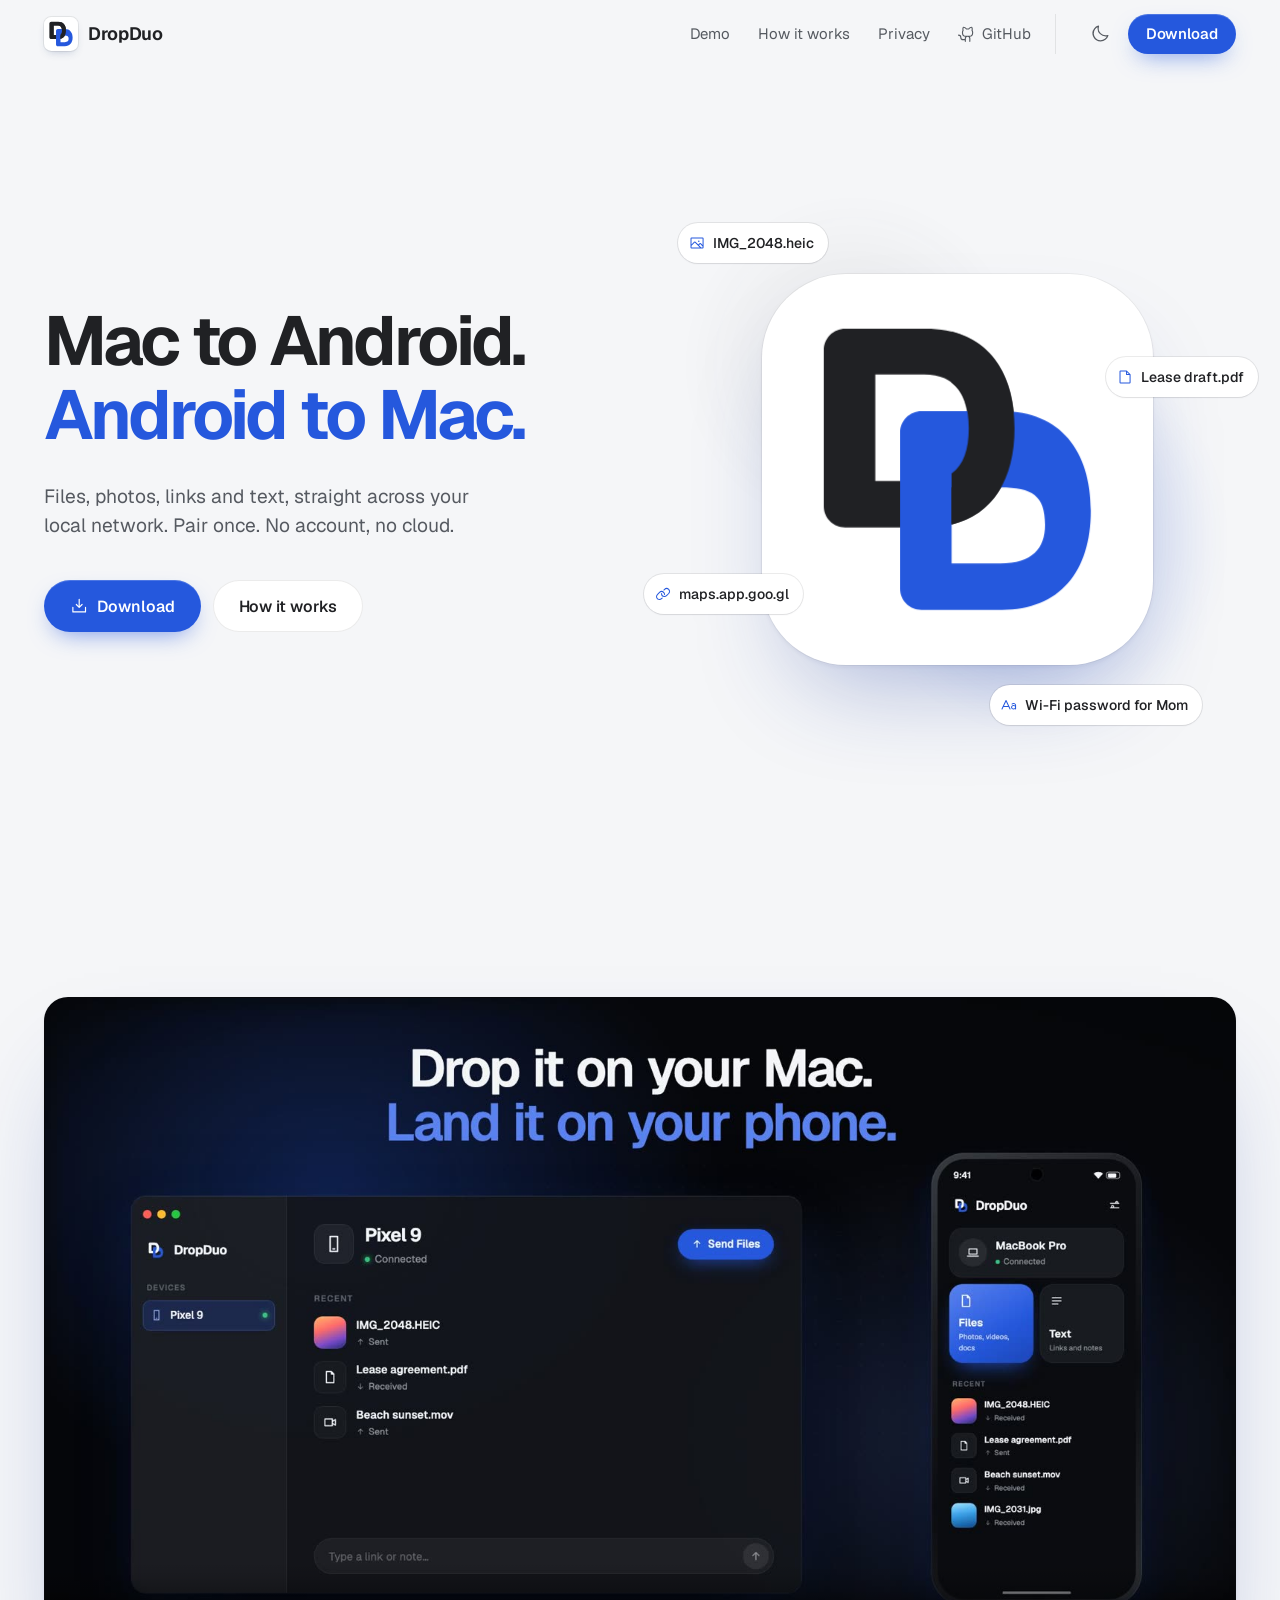
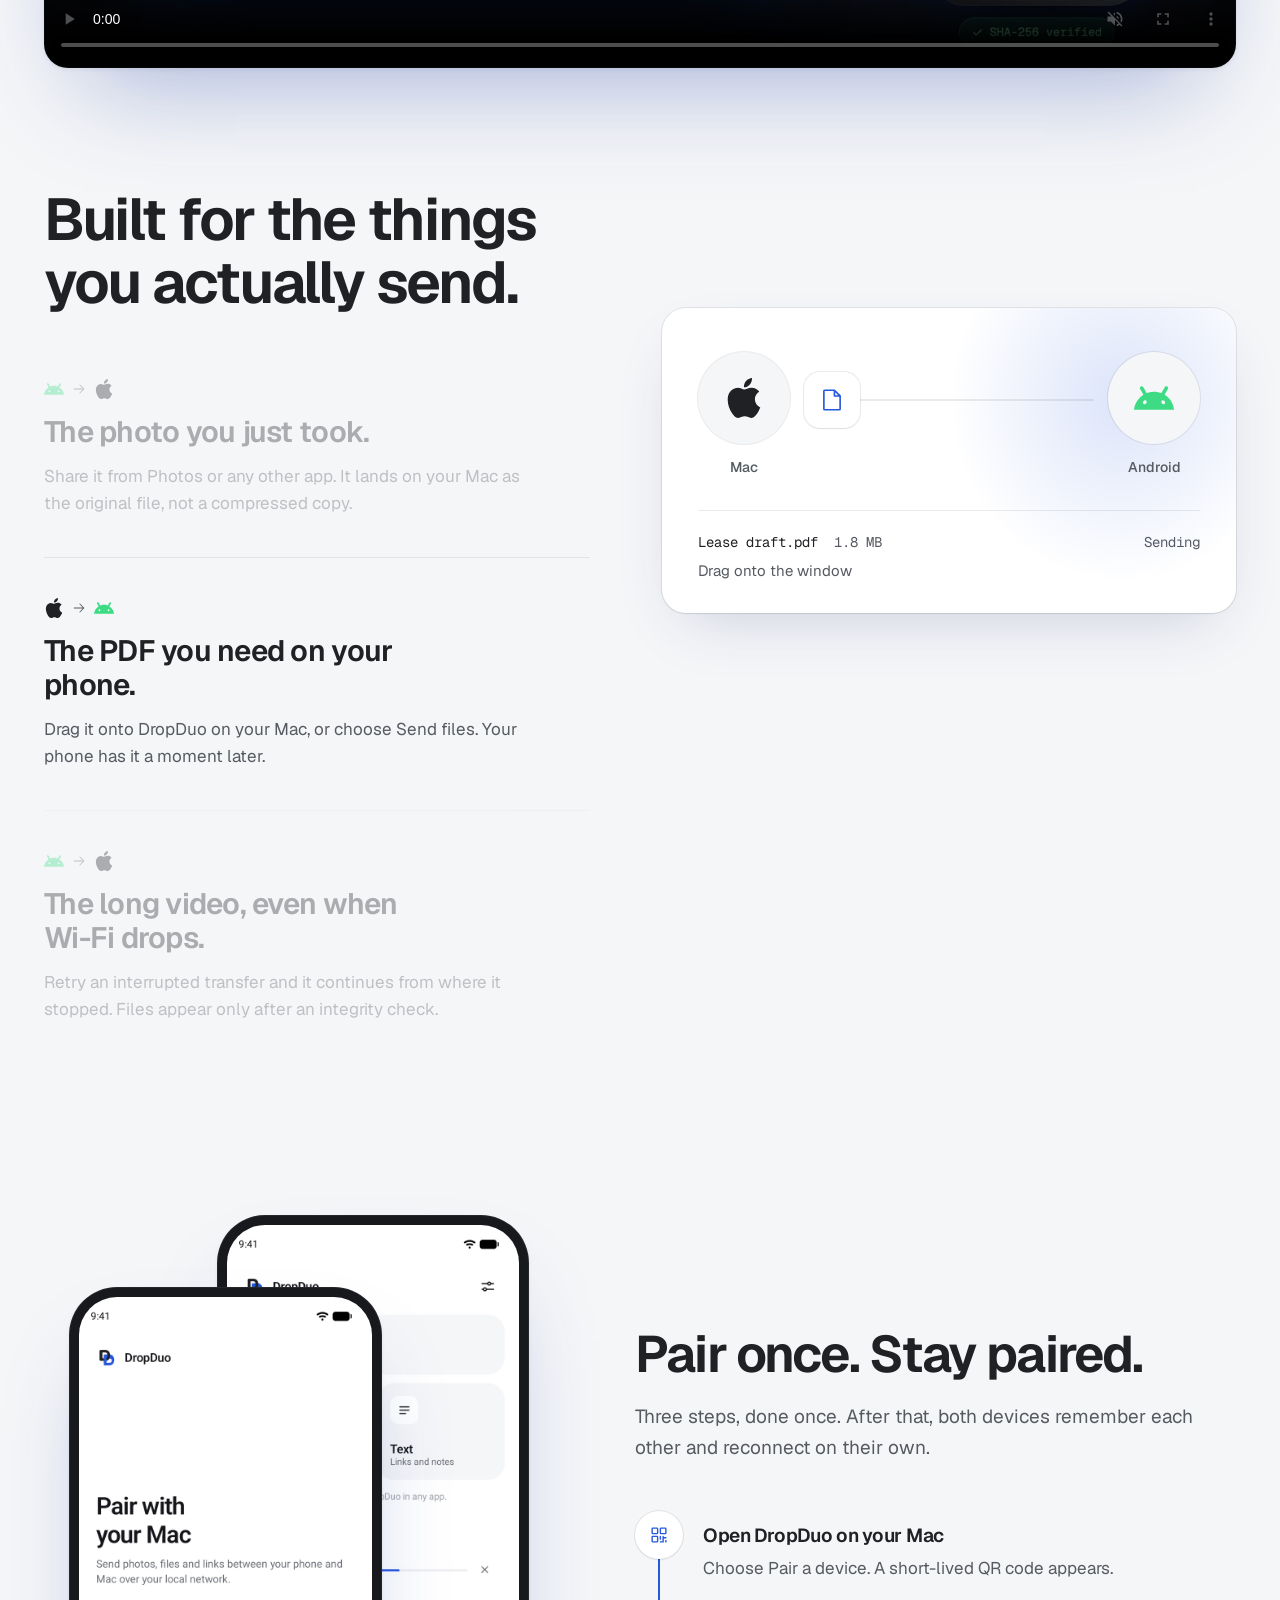
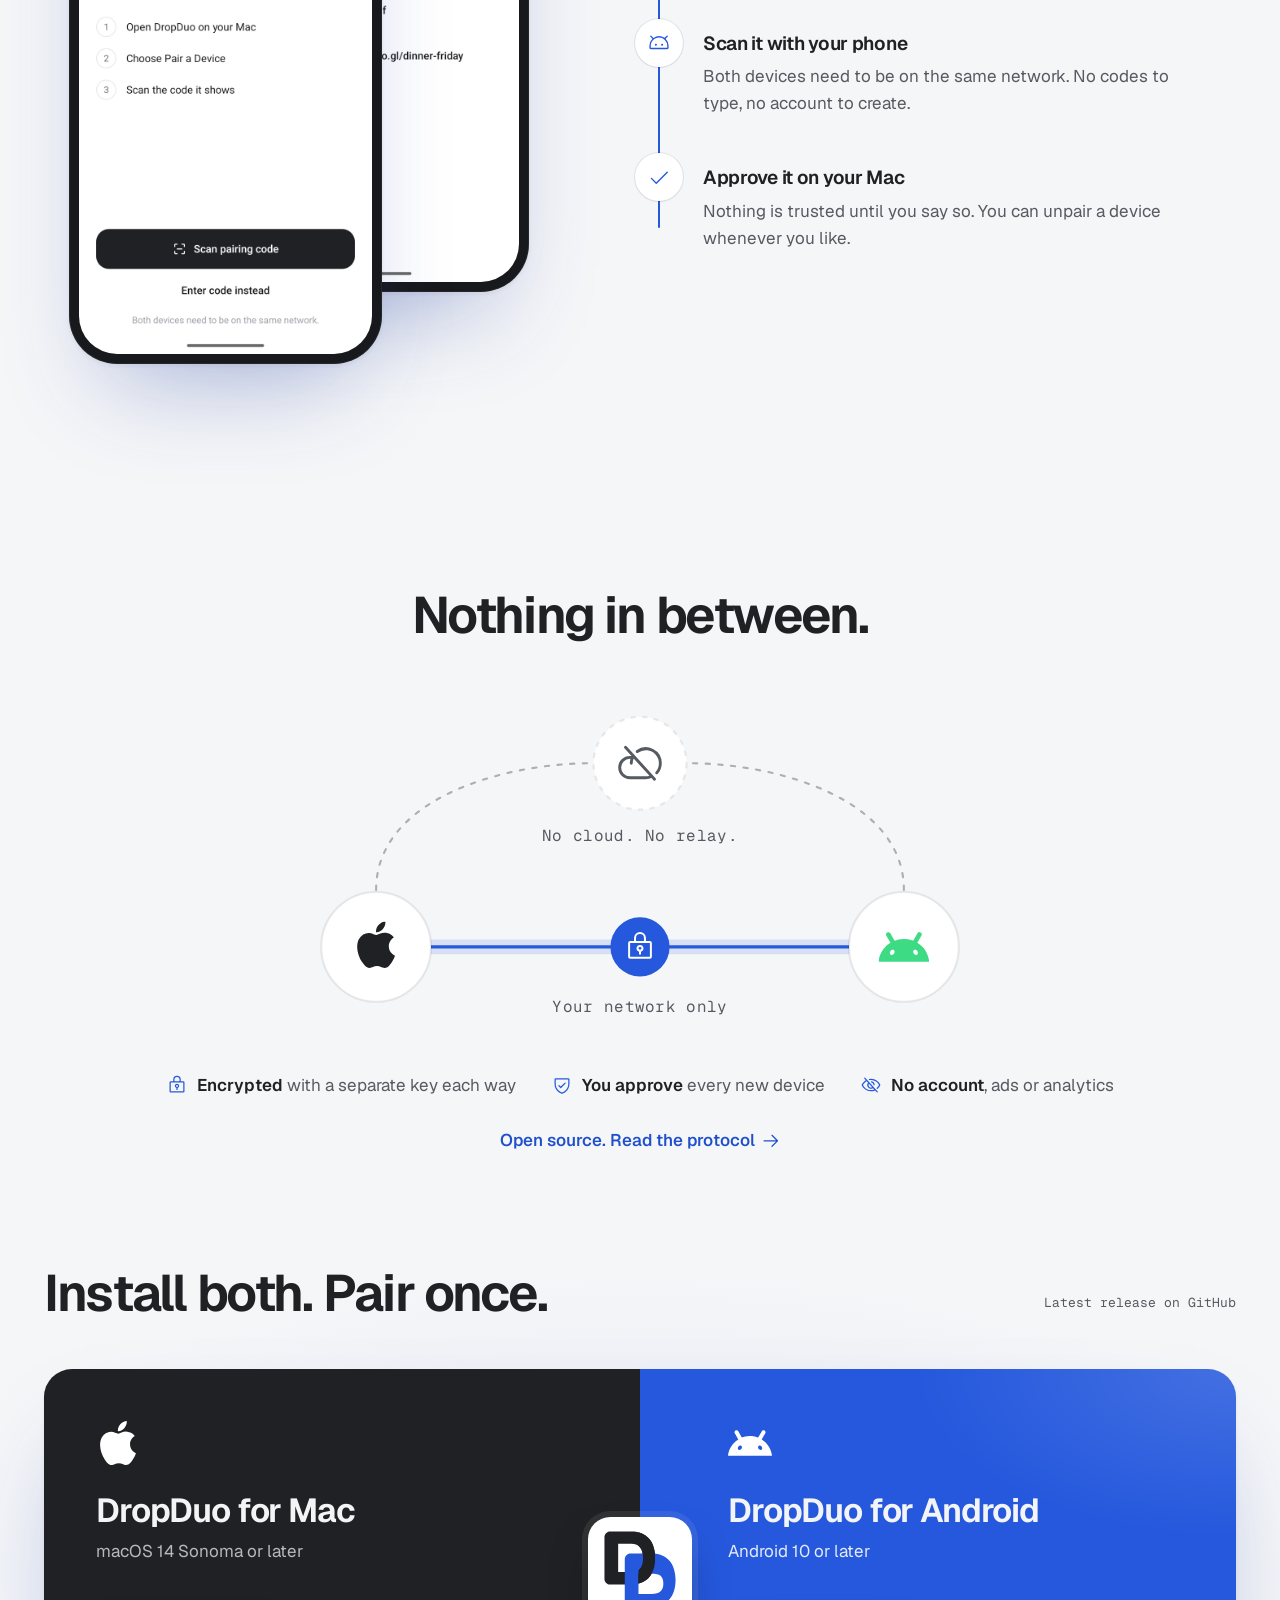
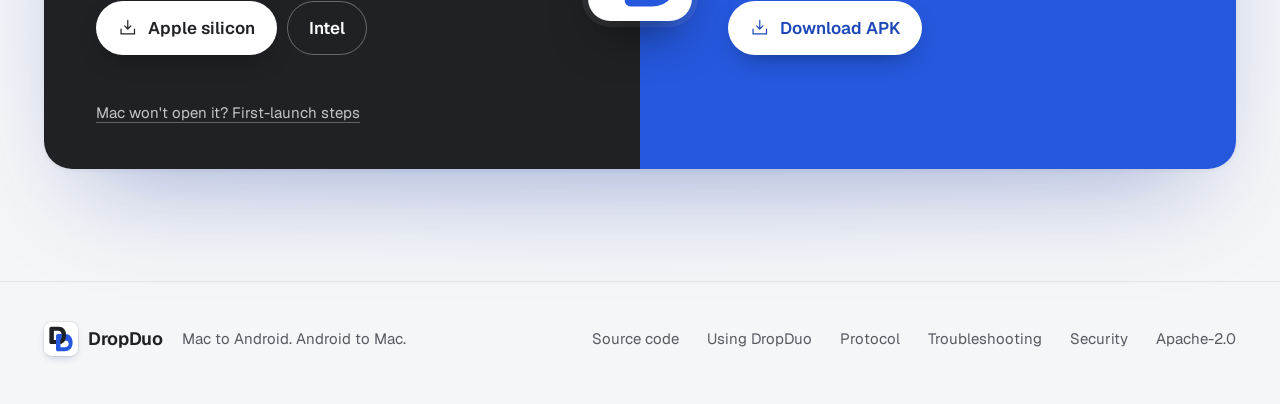
==== apps/web/index.html @ f9a0e386 "feat: add the demo video to the website and README The site gets a demo section after the hero, with" ====
<!doctype html>
<html lang="en">
<head>
  <meta charset="utf-8">
  <meta name="viewport" content="width=device-width, initial-scale=1, viewport-fit=cover">
  <title>DropDuo: share between your Mac and Android phone</title>
  <meta name="description" content="Native apps that send files, photos, links and text between your Mac and Android phone over your local network. Pair once. No account, no cloud.">
  <meta name="color-scheme" content="light dark">
  <meta name="theme-color" content="#F5F6F8">
  <meta property="og:type" content="website">
  <meta property="og:title" content="DropDuo">
  <meta property="og:description" content="Mac to Android. Android to Mac. Files, photos, links and text over your local network.">
  <meta property="og:image" content="assets/brand/dropduo-icon.png">
  <link rel="icon" href="assets/brand/dropduo-icon.svg" type="image/svg+xml">
  <link rel="apple-touch-icon" href="assets/brand/dropduo-icon.png">
  <link rel="preload" href="assets/fonts/Geist-Variable.woff2" as="font" type="font/woff2" crossorigin>
  <link rel="stylesheet" href="styles.css">
  <script>
    // Apply the saved or system theme before first paint to avoid a flash.
    (() => {
      const root = document.documentElement;
      let saved = null;
      try { saved = localStorage.getItem("dropduo:theme"); } catch {}
      const dark = saved ? saved === "dark" : matchMedia("(prefers-color-scheme: dark)").matches;
      root.dataset.theme = dark ? "dark" : "light";
      root.classList.add("js");
      document.querySelector('meta[name="theme-color"]').content = dark ? "#0D0E10" : "#F5F6F8";
    })();
  </script>
  <script src="main.js" defer></script>
</head>
<body>
  <!-- Mark geometry mirrors branding/mark.json. Regenerate both together if the mark changes. -->
  <svg width="0" height="0" class="sr-only" aria-hidden="true">
    <defs>
      <path id="dd-ink" fill-rule="evenodd" d="M 218 154 H 429 C 582 154 662 258 662 415 C 662 575 580 675 429 675 H 218 C 187 675 162 650 162 620 V 210 C 162 179 187 154 218 154 Z M 297 274 H 425 C 509 274 542 330 542 415 C 542 501 509 553 425 553 H 297 Z"/>
      <path id="dd-cobalt" fill-rule="evenodd" d="M 418 370 H 629 C 782 370 862 474 862 631 C 862 791 780 891 629 891 H 418 C 387 891 362 866 362 836 V 426 C 362 395 387 370 418 370 Z M 497 570 H 625 C 709 570 742 592 742 668 C 742 729 709 769 625 769 H 497 Z"/>
      <clipPath id="dd-front"><rect x="497" y="154" width="165" height="521"/></clipPath>
      <symbol id="dd-mark" viewBox="0 0 1024 1024">
        <g transform="translate(0 -10.5)">
          <use href="#dd-ink" fill="#202124"/>
          <use href="#dd-cobalt" fill="#2558DD"/>
          <use href="#dd-ink" fill="#202124" clip-path="url(#dd-front)"/>
        </g>
      </symbol>
    </defs>
  </svg>

  <a class="skip" href="#main">Skip to content</a>

  <header class="nav">
    <div class="wrap nav__inner">
      <a class="brand" href="#top" aria-label="DropDuo home">
        <span class="brand__tile"><svg aria-hidden="true"><use href="#dd-mark"/></svg></span>
        <span class="brand__name">DropDuo</span>
      </a>
      <nav class="nav__primary" aria-label="Primary">
        <ul class="nav__links">
          <li><a href="#demo">Demo</a></li>
          <li><a href="#pair">How it works</a></li>
          <li><a href="#privacy">Privacy</a></li>
          <li><a href="https://github.com/rohit-yadavv/dropduo"><svg class="i" aria-hidden="true"><use href="assets/icons.svg#github-logo"/></svg>GitHub</a></li>
        </ul>
      </nav>
      <div class="nav__actions">
        <button class="theme-toggle" type="button" data-theme-toggle aria-label="Switch to dark theme">
          <svg class="i theme-toggle__moon" aria-hidden="true"><use href="assets/icons.svg#moon"/></svg>
          <svg class="i theme-toggle__sun" aria-hidden="true"><use href="assets/icons.svg#sun"/></svg>
        </button>
        <a class="btn btn--small btn--primary" href="#download">Download</a>
      </div>
    </div>
  </header>

  <main id="main">
    <section class="hero" id="top">
      <div class="wrap hero__grid">
        <div class="hero__copy">
          <h1 class="hero__title">
            <span class="line"><span class="line__in">Mac to Android.</span></span>
            <span class="line line--cobalt"><span class="line__in">Android to Mac.</span></span>
          </h1>
          <p class="hero__sub enter" style="--d: 360ms">Files, photos, links and text, straight across your local network. Pair once. No account, no cloud.</p>
          <div class="hero__ctas enter" style="--d: 480ms">
            <a class="btn btn--primary" href="#download" data-platform-cta>
              <svg class="i" aria-hidden="true"><use href="assets/icons.svg#download-simple"/></svg>
              <span data-platform-label>Download</span>
            </a>
            <a class="btn btn--ghost" href="#pair">How it works</a>
          </div>
        </div>

        <div class="hero__visual" data-tilt aria-hidden="true">
          <div class="halo"></div>
          <div class="tile">
            <svg class="tile__mark" viewBox="0 0 1024 1024">
              <g transform="translate(0 -10.5)">
                <g class="d d--ink"><use href="#dd-ink" fill="#202124"/></g>
                <g class="d d--cobalt"><use href="#dd-cobalt" fill="#2558DD"/></g>
                <g class="d d--weave"><use href="#dd-ink" fill="#202124" clip-path="url(#dd-front)"/></g>
              </g>
            </svg>
          </div>
          <span class="chip chip--a" style="--d: 1050ms"><svg class="i"><use href="assets/icons.svg#image"/></svg>IMG_2048.heic</span>
          <span class="chip chip--b" style="--d: 1150ms"><svg class="i"><use href="assets/icons.svg#file"/></svg>Lease draft.pdf</span>
          <span class="chip chip--c" style="--d: 1250ms"><svg class="i"><use href="assets/icons.svg#link"/></svg>maps.app.goo.gl</span>
          <span class="chip chip--d" style="--d: 1350ms"><svg class="i"><use href="assets/icons.svg#text-aa"/></svg>Wi-Fi password for Mom</span>
        </div>
      </div>
    </section>

    <section class="demo" id="demo" aria-label="Demo video">
      <div class="wrap">
        <div class="demo__frame reveal">
          <video class="demo__video" src="assets/video/dropduo-demo.mp4" poster="assets/video/dropduo-demo.jpg" width="1920" height="1080" controls muted loop playsinline preload="none" aria-describedby="demo-desc" data-demo></video>
        </div>
        <p class="sr-only" id="demo-desc">A silent demo. A phone scans the Mac's pairing code and the Mac approves it. A photo dragged onto the Mac lands on the phone, verified. A link shared on Android arrives on the Mac. Transfers stay on the local network, encrypted, with no account.</p>
      </div>
    </section>

    <section class="sends" aria-labelledby="sends-title">
      <div class="wrap sends__grid">
        <div class="sends__list">
          <h2 class="section-title reveal" id="sends-title">Built for the things you actually send.</h2>
          <ol>
            <li class="send is-active" tabindex="0" data-dir="a2m" data-icon="image" data-name="IMG_2048.heic" data-size="4.2 MB" data-how="Android share sheet">
              <span class="send__dir"><svg class="i" aria-hidden="true"><use href="assets/icons.svg#brand-android"/></svg><span class="sr-only">Android to Mac</span><svg class="i send__arrow" aria-hidden="true"><use href="assets/icons.svg#arrow-right"/></svg><svg class="i" aria-hidden="true"><use href="assets/icons.svg#brand-apple"/></svg></span>
              <h3>The photo you just took.</h3>
              <p>Share it from Photos or any other app. It lands on your Mac as the original file, not a compressed copy.</p>
            </li>
            <li class="send" tabindex="0" data-dir="m2a" data-icon="file" data-name="Lease draft.pdf" data-size="1.8 MB" data-how="Drag onto the window">
              <span class="send__dir"><svg class="i" aria-hidden="true"><use href="assets/icons.svg#brand-apple"/></svg><span class="sr-only">Mac to Android</span><svg class="i send__arrow" aria-hidden="true"><use href="assets/icons.svg#arrow-right"/></svg><svg class="i" aria-hidden="true"><use href="assets/icons.svg#brand-android"/></svg></span>
              <h3>The PDF you need on your phone.</h3>
              <p>Drag it onto DropDuo on your Mac, or choose Send files. Your phone has it a moment later.</p>
            </li>
            <li class="send" tabindex="0" data-dir="a2m" data-icon="film-strip" data-name="Trip to Kasol.mov" data-size="2.4 GB" data-how="Resumes after a retry" data-mode="resume">
              <span class="send__dir"><svg class="i" aria-hidden="true"><use href="assets/icons.svg#brand-android"/></svg><span class="sr-only">Android to Mac</span><svg class="i send__arrow" aria-hidden="true"><use href="assets/icons.svg#arrow-right"/></svg><svg class="i" aria-hidden="true"><use href="assets/icons.svg#brand-apple"/></svg></span>
              <h3>The long video, even when Wi-Fi drops.</h3>
              <p>Retry an interrupted transfer and it continues from where it stopped. Files appear only after an integrity check.</p>
            </li>
          </ol>
        </div>

        <div class="stage" data-stage aria-hidden="true">
          <div class="stage__panel">
            <div class="stage__row">
              <div class="end" data-end="mac">
                <span class="end__disc"><svg><use href="assets/icons.svg#brand-apple"/></svg></span>
                <span class="end__name">Mac</span>
              </div>
              <div class="track" data-track>
                <span class="track__line"></span>
                <span class="track__fill" data-fill></span>
                <span class="token" data-token>
                  <span class="token__card"><svg class="i"><use data-token-icon href="assets/icons.svg#image"/></svg></span>
                </span>
              </div>
              <div class="end" data-end="android">
                <span class="end__disc end__disc--android"><svg><use href="assets/icons.svg#brand-android"/></svg></span>
                <span class="end__name">Android</span>
              </div>
            </div>
            <div class="stage__meta">
              <p class="stage__file"><span data-stage-name>IMG_2048.heic</span> <span class="stage__size" data-stage-size>4.2 MB</span></p>
              <p class="stage__status" data-stage-status>Ready</p>
            </div>
            <p class="stage__how" data-stage-how>Android share sheet</p>
          </div>
        </div>
      </div>
    </section>

    <section class="pair" id="pair" aria-labelledby="pair-title">
      <div class="wrap pair__grid">
        <div class="pair__device reveal">
          <div class="phones">
            <div class="phone phone--back">
              <img src="assets/img/android-home.jpg" width="720" height="1616" loading="lazy" decoding="async" alt="DropDuo on Android, connected to a MacBook Pro with recent transfers listed.">
            </div>
            <div class="phone phone--front">
              <img src="assets/img/android-pair.jpg" width="720" height="1616" loading="lazy" decoding="async" alt="DropDuo on Android, ready to scan a pairing code from your Mac.">
            </div>
          </div>
        </div>
        <div class="pair__copy">
          <h2 class="section-title reveal" id="pair-title">Pair once. Stay paired.</h2>
          <p class="lede reveal">Three steps, done once. After that, both devices remember each other and reconnect on their own.</p>
          <ol class="steps">
            <li class="step reveal">
              <span class="step__icon"><svg class="i" aria-hidden="true"><use href="assets/icons.svg#qr-code"/></svg></span>
              <div>
                <h3>Open DropDuo on your Mac</h3>
                <p>Choose Pair a device. A short-lived QR code appears.</p>
              </div>
            </li>
            <li class="step reveal">
              <span class="step__icon"><svg class="i" aria-hidden="true"><use href="assets/icons.svg#android-logo"/></svg></span>
              <div>
                <h3>Scan it with your phone</h3>
                <p>Both devices need to be on the same network. No codes to type, no account to create.</p>
              </div>
            </li>
            <li class="step reveal">
              <span class="step__icon"><svg class="i" aria-hidden="true"><use href="assets/icons.svg#check"/></svg></span>
              <div>
                <h3>Approve it on your Mac</h3>
                <p>Nothing is trusted until you say so. You can unpair a device whenever you like.</p>
              </div>
            </li>
          </ol>
        </div>
      </div>
    </section>


    <section class="privacy" id="privacy" aria-labelledby="privacy-title">
      <div class="wrap">
        <h2 class="section-title privacy__title reveal" id="privacy-title">Nothing in between.</h2>

        <figure class="route reveal">
          <svg class="route__svg" viewBox="0 0 720 330" role="img" aria-labelledby="route-desc">
            <desc id="route-desc">Your Mac and Android phone connect directly over your local network through an encrypted link. No cloud or relay server sits in between.</desc>
            <!-- The road not taken: dashed paths up to a crossed-out cloud. -->
            <path class="route__detour" d="M110 196 C 110 110, 230 76, 314 76"/>
            <path class="route__detour" d="M610 196 C 610 110, 490 76, 406 76"/>
            <circle class="route__cloud" cx="360" cy="76" r="44"/>
            <use href="assets/icons.svg#cloud-slash" class="route__cloud-icon" x="338" y="54" width="44" height="44"/>
            <text class="route__note" x="360" y="150" text-anchor="middle">No cloud. No relay.</text>

            <!-- The direct, encrypted link. -->
            <line class="route__glow" x1="162" y1="250" x2="558" y2="250"/>
            <line class="route__link" x1="162" y1="250" x2="558" y2="250"/>
            <g class="route__packets">
              <circle class="packet packet--right" cx="170" cy="250" r="5"/>
              <circle class="packet packet--right packet--late" cx="170" cy="250" r="5"/>
              <circle class="packet packet--left" cx="550" cy="250" r="5"/>
              <circle class="packet packet--left packet--late" cx="550" cy="250" r="5"/>
            </g>
            <circle class="route__lock" cx="360" cy="250" r="28"/>
            <use href="assets/icons.svg#lock-key" class="route__lock-icon" x="345" y="235" width="30" height="30"/>
            <text class="route__note" x="360" y="312" text-anchor="middle">Your network only</text>

            <circle class="route__device" cx="110" cy="250" r="52"/>
            <use href="assets/icons.svg#brand-apple" class="route__apple" x="88" y="226" width="44" height="44"/>
            <circle class="route__device" cx="610" cy="250" r="52"/>
            <use href="assets/icons.svg#brand-android" class="route__android" x="586" y="226" width="48" height="48"/>
          </svg>
        </figure>

        <ul class="assurances">
          <li class="reveal"><svg class="i" aria-hidden="true"><use href="assets/icons.svg#lock-key"/></svg><span><b>Encrypted</b> with a separate key each way</span></li>
          <li class="reveal" style="--d: 60ms"><svg class="i" aria-hidden="true"><use href="assets/icons.svg#shield-check"/></svg><span><b>You approve</b> every new device</span></li>
          <li class="reveal" style="--d: 120ms"><svg class="i" aria-hidden="true"><use href="assets/icons.svg#eye-slash"/></svg><span><b>No account</b>, ads or analytics</span></li>
        </ul>
        <a class="privacy__link reveal" href="https://github.com/rohit-yadavv/dropduo/blob/develop/protocol/SPEC.md">Open source. Read the protocol<svg class="i" aria-hidden="true"><use href="assets/icons.svg#arrow-right"/></svg></a>
      </div>
    </section>

    <section class="download" id="download" aria-labelledby="download-title">
      <div class="wrap">
        <div class="download__head">
          <h2 class="section-title reveal" id="download-title">Install both. Pair once.</h2>
          <a class="download__version reveal" data-release-status href="https://github.com/rohit-yadavv/dropduo/releases">Checking the latest release</a>
        </div>

        <div class="download__body" data-release-state="loading">
          <div class="duo reveal">
            <article class="half half--mac" data-platform="mac">
              <span class="half__here">This device</span>
              <svg class="half__logo" aria-hidden="true"><use href="assets/icons.svg#brand-apple"/></svg>
              <h3>DropDuo for Mac</h3>
              <p class="half__req">macOS 14 Sonoma or later</p>
              <div class="half__actions" data-ready>
                <a class="dl dl--solid" data-asset="mac-arm64" href="https://github.com/rohit-yadavv/dropduo/releases"><svg class="i" aria-hidden="true"><use href="assets/icons.svg#download-simple"/></svg>Apple silicon<small data-size="mac-arm64"></small></a>
                <a class="dl dl--outline" data-asset="mac-x86_64" href="https://github.com/rohit-yadavv/dropduo/releases">Intel<small data-size="mac-x86_64"></small></a>
              </div>
              <div class="half__skeleton" aria-hidden="true"><span></span><span></span></div>
              <p class="half__soon" data-soon>Check GitHub for available builds.</p>
              <a class="half__help" href="mac-install.html">Mac won't open it? First-launch steps</a>
            </article>

            <span class="duo__tile" aria-hidden="true"><svg><use href="#dd-mark"/></svg></span>

            <article class="half half--android" data-platform="android">
              <span class="half__here">This device</span>
              <svg class="half__logo" aria-hidden="true"><use href="assets/icons.svg#brand-android"/></svg>
              <h3>DropDuo for Android</h3>
              <p class="half__req">Android 10 or later</p>
              <div class="half__actions" data-ready>
                <div class="qr" data-qr hidden>
                  <div class="qr__code" data-qr-code></div>
                  <p class="qr__text">Scan with your phone to download.<a data-asset="android" href="https://github.com/rohit-yadavv/dropduo/releases">Or download the APK<small data-size="android"></small></a></p>
                </div>
                <a class="dl dl--solid" data-asset="android" data-apk-button href="https://github.com/rohit-yadavv/dropduo/releases"><svg class="i" aria-hidden="true"><use href="assets/icons.svg#download-simple"/></svg>Download APK<small data-size="android"></small></a>
              </div>
              <div class="half__skeleton" aria-hidden="true"><span></span></div>
              <p class="half__soon" data-soon>Check GitHub for available builds.</p>
            </article>
          </div>

          <div class="pending" data-pending>
            <h3>The first public release is on its way.</h3>
            <p>Until it ships, testers can try development builds from GitHub. Watch the repository for new releases.</p>
            <div class="pending__actions">
              <a class="btn btn--primary" href="https://github.com/rohit-yadavv/dropduo/blob/develop/docs/downloads.md#development-downloads-available-now">Development builds</a>
              <a class="btn btn--ghost" href="https://github.com/rohit-yadavv/dropduo/releases"><svg class="i" aria-hidden="true"><use href="assets/icons.svg#github-logo"/></svg>Watch releases</a>
            </div>
          </div>
        </div>


      </div>
    </section>
  </main>

  <footer class="footer">
    <div class="wrap footer__inner">
      <div class="footer__brand">
        <a class="brand" href="#top" aria-label="DropDuo home">
          <span class="brand__tile"><svg aria-hidden="true"><use href="#dd-mark"/></svg></span>
          <span class="brand__name">DropDuo</span>
        </a>
        <p>Mac to Android. Android to Mac.</p>
      </div>
      <ul class="footer__links">
        <li><a href="https://github.com/rohit-yadavv/dropduo">Source code</a></li>
        <li><a href="https://github.com/rohit-yadavv/dropduo/blob/develop/docs/usage.md">Using DropDuo</a></li>
        <li><a href="https://github.com/rohit-yadavv/dropduo/blob/develop/protocol/SPEC.md">Protocol</a></li>
        <li><a href="https://github.com/rohit-yadavv/dropduo/blob/develop/docs/troubleshooting.md">Troubleshooting</a></li>
        <li><a href="https://github.com/rohit-yadavv/dropduo/blob/develop/SECURITY.md">Security</a></li>
        <li><a href="https://github.com/rohit-yadavv/dropduo/blob/develop/LICENSE">Apache-2.0</a></li>
      </ul>
    </div>
  </footer>
</body>
</html>
---- apps/web/styles.css ----
/*
  DropDuo website.
  Palette follows branding/README.md: ink #202124, cobalt #2558DD, white tile.
  Shape rule: interactive controls are full pills, surfaces use --radius (24px),
  the app tile uses the icon's 220/1024 corner ratio.
  Layers: nav 10, skip link 20. Nothing else sets z-index.
*/

@font-face {
  font-family: "Geist";
  src: url("assets/fonts/Geist-Variable.woff2") format("woff2");
  font-weight: 100 900;
  font-display: swap;
}

@font-face {
  font-family: "Geist Mono";
  src: url("assets/fonts/GeistMono-Variable.woff2") format("woff2");
  font-weight: 100 900;
  font-display: swap;
}

:root {
  --ink: #202124;
  --cobalt: #2558DD;
  --cobalt-deep: #1C47B8;

  --bg: #F5F6F8;
  --surface: #FFFFFF;
  --surface-2: #ECEEF2;
  --text: #202124;
  --muted: #565A61;
  --line: rgb(32 33 36 / 0.09);
  --accent-text: #1F4FCC;
  --icon: #2558DD;
  --headline-accent: #2558DD;
  --token-bg: #FFFFFF;
  --shadow: 0 1px 2px rgb(32 40 70 / 0.06), 0 24px 60px -24px rgb(32 52 120 / 0.22);
  --shadow-lg: 0 2px 4px rgb(32 40 70 / 0.06), 0 50px 100px -40px rgb(28 60 160 / 0.38);

  --radius: 24px;
  --ease: cubic-bezier(0.16, 1, 0.3, 1);
  --spring: cubic-bezier(0.34, 1.36, 0.64, 1);
  --font: "Geist", ui-sans-serif, -apple-system, BlinkMacSystemFont, "Segoe UI", Roboto, sans-serif;
  --mono: "Geist Mono", ui-monospace, "SF Mono", Menlo, monospace;

  color-scheme: light dark;
}

:root[data-theme="dark"] {
  --bg: #0D0E10;
  --surface: #16181B;
  --surface-2: #1D2024;
  --text: #ECEDEF;
  --muted: #A0A5AD;
  --line: rgb(255 255 255 / 0.08);
  --accent-text: #8EA9F7;
  --shadow: 0 1px 0 rgb(255 255 255 / 0.04) inset, 0 24px 60px -24px rgb(0 0 0 / 0.7);
  --shadow-lg: 0 50px 100px -40px rgb(0 0 0 / 0.8), 0 0 0 1px rgb(255 255 255 / 0.06);
  --icon: #6E92F2;
  --headline-accent: #5B83F0;
  --token-bg: #1D2024;
  color-scheme: dark;
}

:root[data-theme="light"] { color-scheme: light; }

*,
*::before,
*::after { box-sizing: border-box; }

html {
  -webkit-text-size-adjust: 100%;
  scroll-behavior: smooth;
  scroll-padding-top: 88px;
}

body {
  margin: 0;
  background: var(--bg);
  color: var(--text);
  font-family: var(--font);
  font-size: 1.0625rem;
  line-height: 1.6;
  -webkit-font-smoothing: antialiased;
  text-rendering: optimizeLegibility;
  overflow-x: hidden;
}

h1, h2, h3, p, ul, ol { margin: 0; }
[hidden] { display: none !important; }
ul, ol { padding: 0; list-style: none; }
img { display: block; max-width: 100%; height: auto; }
a { color: inherit; text-decoration: none; }

:focus-visible {
  outline: 2px solid var(--cobalt);
  outline-offset: 3px;
  border-radius: 8px;
}

.sr-only {
  position: absolute;
  width: 1px;
  height: 1px;
  overflow: hidden;
  clip: rect(0 0 0 0);
  white-space: nowrap;
}

.skip {
  position: fixed;
  top: 12px;
  left: 12px;
  z-index: 20;
  padding: 10px 16px;
  border-radius: 999px;
  background: var(--ink);
  color: #fff;
  transform: translateY(-200%);
}
.skip:focus { transform: none; }

.wrap {
  width: 100%;
  max-width: 1240px;
  margin: 0 auto;
  padding: 0 24px;
}

.i {
  width: 1.15em;
  height: 1.15em;
  flex: none;
}

/* Buttons */

.btn {
  display: inline-flex;
  align-items: center;
  justify-content: center;
  gap: 0.55em;
  min-height: 52px;
  padding: 0 26px;
  border-radius: 999px;
  font-weight: 560;
  font-size: 1rem;
  letter-spacing: -0.005em;
  white-space: nowrap;
  transition: transform 0.35s var(--ease), background-color 0.25s, box-shadow 0.35s var(--ease), color 0.25s;
}
.btn:active { transform: translateY(1px) scale(0.98); }

.btn--primary {
  background: var(--cobalt);
  color: #fff;
  box-shadow: 0 1px 0 rgb(255 255 255 / 0.18) inset, 0 10px 24px -10px rgb(37 88 221 / 0.65);
}
.btn--primary:hover {
  background: var(--cobalt-deep);
  box-shadow: 0 1px 0 rgb(255 255 255 / 0.18) inset, 0 16px 32px -12px rgb(37 88 221 / 0.75);
}

.btn--ghost {
  color: var(--text);
  box-shadow: 0 0 0 1px var(--line) inset;
  background: var(--surface);
}
.btn--ghost:hover { box-shadow: 0 0 0 1px color-mix(in srgb, var(--text) 30%, transparent) inset; }

.btn--small {
  min-height: 40px;
  padding: 0 18px;
  font-size: 0.9375rem;
}

/* Navigation */

.nav {
  position: sticky;
  top: 0;
  z-index: 10;
  background: color-mix(in srgb, var(--bg) 78%, transparent);
  backdrop-filter: saturate(170%) blur(18px);
  -webkit-backdrop-filter: saturate(170%) blur(18px);
  border-bottom: 1px solid transparent;
  transition: border-color 0.3s;
}
.nav.is-scrolled { border-bottom-color: var(--line); }

@media (prefers-reduced-transparency: reduce) {
  .nav { background: var(--bg); backdrop-filter: none; -webkit-backdrop-filter: none; }
}

.nav__inner {
  display: flex;
  align-items: center;
  justify-content: space-between;
  height: 68px;
}

.brand {
  display: inline-flex;
  align-items: center;
  gap: 10px;
  font-weight: 650;
  font-size: 1.125rem;
  letter-spacing: -0.02em;
}
.brand__tile {
  display: grid;
  place-items: center;
  width: 34px;
  height: 34px;
  border-radius: 21.5%;
  background: #fff;
  box-shadow: 0 0 0 1px rgb(32 33 36 / 0.08), 0 4px 10px -4px rgb(32 52 120 / 0.3);
}
.brand__tile svg { width: 100%; height: 100%; }

.nav__primary { margin-left: auto; }

.nav__links {
  display: flex;
  align-items: center;
  gap: 28px;
  font-size: 0.9375rem;
  color: var(--muted);
}
.nav__links a {
  display: inline-flex;
  align-items: center;
  gap: 6px;
  height: 40px;
  transition: color 0.2s;
}
.nav__links a:hover { color: var(--text); }
.nav__links .i { width: 18px; height: 18px; }

/* Utility actions sit apart from the text links, behind a hairline. */
.nav__actions {
  display: flex;
  align-items: center;
  gap: 8px;
  margin-left: 24px;
  padding-left: 24px;
  border-left: 1px solid var(--line);
}

@media (max-width: 767px) {
  .nav__primary { display: none; }
  .nav__actions { margin-left: auto; padding-left: 0; border-left: 0; }
}

/* Theme toggle */

.theme-toggle {
  position: relative;
  display: grid;
  place-items: center;
  width: 40px;
  height: 40px;
  padding: 0;
  border: 0;
  border-radius: 999px;
  background: transparent;
  color: var(--muted);
  cursor: pointer;
  transition: color 0.2s, background-color 0.2s, transform 0.35s var(--ease);
}
.theme-toggle:hover { color: var(--text); background: var(--surface-2); }
.theme-toggle:active { transform: scale(0.94); }
.theme-toggle .i {
  position: absolute;
  width: 20px;
  height: 20px;
  transition: opacity 0.3s var(--ease), transform 0.5s var(--spring);
}
.theme-toggle .theme-toggle__sun { opacity: 0; transform: rotate(-90deg) scale(0.5); }
:root[data-theme="dark"] .theme-toggle .theme-toggle__sun { opacity: 1; transform: none; }
:root[data-theme="dark"] .theme-toggle .theme-toggle__moon { opacity: 0; transform: rotate(90deg) scale(0.5); }

::view-transition-old(root),
::view-transition-new(root) { animation-duration: 0.45s; }

/* Hero */

.hero {
  position: relative;
  overflow: clip;
}

.hero__grid {
  display: grid;
  grid-template-columns: minmax(0, 1.05fr) minmax(0, 1fr);
  align-items: center;
  gap: 48px;
  min-height: calc(100dvh - 68px);
  padding-top: 40px;
  padding-bottom: 72px;
}

.hero__title {
  font-size: clamp(2.5rem, 5.4vw, 4.6rem);
  font-weight: 680;
  line-height: 1.02;
  letter-spacing: -0.045em;
}
.hero__title .line {
  display: block;
  overflow: clip;
  padding-bottom: 0.06em;
}
.hero__title .line__in { display: inline-block; }
.line--cobalt { color: var(--headline-accent); }


.hero__sub {
  margin-top: 28px;
  max-width: 34ch;
  font-size: clamp(1.125rem, 1.5vw, 1.3125rem);
  line-height: 1.5;
  color: var(--muted);
}

.hero__ctas {
  display: flex;
  flex-wrap: wrap;
  gap: 12px;
  margin-top: 40px;
}

.hero__visual {
  --rx: 0deg;
  --ry: 0deg;
  position: relative;
  aspect-ratio: 1;
  width: min(100%, 560px);
  justify-self: center;
  perspective: 1200px;
}

.halo {
  position: absolute;
  inset: -12%;
  background:
    radial-gradient(closest-side at 62% 60%, rgb(37 88 221 / 0.22), transparent 70%),
    radial-gradient(closest-side at 35% 35%, rgb(32 33 36 / 0.08), transparent 70%);
  filter: blur(8px);
  pointer-events: none;
}

.tile {
  position: absolute;
  inset: 15%;
  border-radius: 21.5%;
  background: #fff;
  box-shadow: var(--shadow-lg), 0 0 0 1px rgb(32 33 36 / 0.05);
  transform: rotateX(var(--rx)) rotateY(var(--ry));
  transform-style: preserve-3d;
  transition: transform 0.6s var(--ease);
}
.tile__mark { width: 100%; height: 100%; overflow: visible; }
.tile__mark .d { transform-box: view-box; }

.chip {
  position: absolute;
  display: inline-flex;
  align-items: center;
  gap: 8px;
  padding: 9px 14px 9px 11px;
  border-radius: 999px;
  background: var(--surface);
  color: var(--text);
  font-size: 0.875rem;
  font-weight: 520;
  white-space: nowrap;
  box-shadow: var(--shadow), 0 0 0 1px var(--line);
}
.chip .i { color: var(--icon); }

.chip--a { top: 6%; left: 0; }
.chip--b { top: 30%; right: -4%; }
.chip--c { bottom: 24%; left: -6%; }
.chip--d { bottom: 4%; right: 6%; }

/* Section headings */

.section-title {
  max-width: 18ch;
  font-size: clamp(2rem, 4vw, 3.25rem);
  font-weight: 650;
  line-height: 1.08;
  letter-spacing: -0.035em;
}

/* Demo video: always on the dark stage it was rendered for */

.demo { padding: 96px 0 0; }

.demo__frame {
  aspect-ratio: 16 / 9;
  border: 1px solid var(--line);
  border-radius: var(--radius);
  overflow: hidden;
  background: #06070A;
  box-shadow: var(--shadow-lg);
}

.demo__video {
  display: block;
  width: 100%;
  height: 100%;
  object-fit: cover;
}

/* Things you send: a list that drives a sticky transfer stage */

.sends { padding: 120px 0 40px; }

.sends__grid {
  display: grid;
  grid-template-columns: minmax(0, 1fr) minmax(0, 1.05fr);
  gap: 72px;
  align-items: start;
}

.sends .section-title {
  max-width: 13ch;
  font-size: clamp(2.25rem, 4.6vw, 3.75rem);
}
.sends__list ol { margin-top: 24px; }

.send {
  padding: 40px 0;
  cursor: pointer;
  transition: opacity 0.5s var(--ease);
}
.send + .send { border-top: 1px solid var(--line); }
.send:focus-visible { outline-offset: 6px; }
.js .send { opacity: 0.34; }
.js .send.is-active,
.js .send:hover,
.js .send:focus-visible { opacity: 1; }

.send__dir {
  display: inline-flex;
  align-items: center;
  gap: 8px;
  margin-bottom: 16px;
  color: var(--text);
}
.send__dir .i { width: 20px; height: 20px; }
.send__dir .send__arrow { width: 14px; height: 14px; color: var(--muted); }
.send__dir svg:has(use[href$="brand-android"]) { color: #3DDC84; }

.send h3 {
  max-width: 20ch;
  font-size: clamp(1.5rem, 2.3vw, 1.875rem);
  font-weight: 620;
  line-height: 1.15;
  letter-spacing: -0.025em;
}
.send p { margin-top: 14px; max-width: 44ch; color: var(--muted); }

.stage {
  position: sticky;
  top: calc(50dvh - 170px);
  margin-top: 120px;
}

.stage__panel {
  position: relative;
  overflow: hidden;
  padding: 44px 36px 30px;
  border-radius: var(--radius);
  background: var(--surface);
  box-shadow: 0 0 0 1px var(--line), var(--shadow);
}

/* Soft light that sits behind whichever device is receiving. */
.stage__panel::before {
  content: "";
  position: absolute;
  top: -30%;
  left: -10%;
  width: 60%;
  height: 120%;
  background: radial-gradient(closest-side, rgb(37 88 221 / 0.16), transparent);
  pointer-events: none;
  transform: translateX(var(--glow, 0%));
  transition: transform 0.9s var(--ease);
}
.stage[data-dir="m2a"] .stage__panel::before { --glow: 100%; }

.stage__row {
  position: relative;
  display: grid;
  grid-template-columns: auto minmax(0, 1fr) auto;
  align-items: center;
  gap: 14px;
}

.end { display: grid; justify-items: center; gap: 12px; }
.end__disc {
  position: relative;
  display: grid;
  place-items: center;
  width: 92px;
  height: 92px;
  border-radius: 999px;
  background: var(--bg);
  color: var(--text);
  box-shadow: 0 0 0 1px var(--line);
}
.end__disc svg { width: 40px; height: 40px; }
.end__disc--android { color: #3DDC84; }
.end__disc::after {
  content: "";
  position: absolute;
  inset: -7px;
  border-radius: inherit;
  border: 2px solid var(--cobalt);
  opacity: 0;
}
.end.is-receiving .end__disc::after { animation: ring 1.1s var(--ease); }
.end__name { color: var(--muted); font-size: 0.875rem; font-weight: 520; }

.track { position: relative; height: 64px; margin-bottom: 30px; }
.track__line,
.track__fill {
  position: absolute;
  top: 50%;
  left: 0;
  right: 0;
  height: 2px;
  margin-top: -1px;
  border-radius: 2px;
  background: var(--line);
}
.track__fill {
  background: var(--cobalt);
  transform: scaleX(0);
  transform-origin: left;
}
.track.is-broken .track__line {
  background: repeating-linear-gradient(90deg, var(--muted) 0 5px, transparent 5px 11px);
  opacity: 0.45;
}
.track.is-broken .track__fill { opacity: 0.3; }

.token {
  position: absolute;
  top: 50%;
  left: 0;
  margin-top: -28px;
  will-change: transform;
}
.token__card {
  display: grid;
  place-items: center;
  width: 56px;
  height: 56px;
  border-radius: 16px;
  background: var(--token-bg);
  color: var(--icon);
  box-shadow: 0 0 0 1px var(--line), var(--shadow);
}
.token__card .i { width: 26px; height: 26px; }

.stage__meta {
  display: flex;
  flex-wrap: wrap;
  justify-content: space-between;
  align-items: baseline;
  gap: 8px 16px;
  margin-top: 32px;
  padding-top: 20px;
  border-top: 1px solid var(--line);
  font-family: var(--mono);
  font-size: 0.875rem;
}
.stage__size { margin-left: 8px; color: var(--muted); }
.stage__status { color: var(--accent-text); }
.stage__status.is-quiet { color: var(--muted); }
.stage__how { margin-top: 6px; color: var(--muted); font-size: 0.9375rem; }

/* Pairing */

.pair { padding: 112px 0; }

.pair__grid {
  display: grid;
  grid-template-columns: minmax(0, 0.85fr) minmax(0, 1fr);
  gap: 80px;
  align-items: center;
}

.pair__device { display: grid; place-items: center; }

/* Two light-theme screens: pairing in front, home behind. */
.phones {
  display: grid;
  width: min(100%, 460px);
}
.phones .phone { grid-area: 1 / 1; width: 68%; }
.phone--back { justify-self: end; align-self: start; }
.phone--front { justify-self: start; align-self: end; margin-top: 72px; }

.phone {
  width: min(100%, 310px);
  padding: 10px;
  border-radius: 48px;
  background: #18191C;
  box-shadow: var(--shadow-lg), 0 0 0 1px rgb(255 255 255 / 0.06) inset;
}
.phone img {
  width: 100%;
  border-radius: 38px;
}

.lede {
  margin-top: 20px;
  max-width: 44ch;
  font-size: 1.1875rem;
  color: var(--muted);
}

.steps {
  position: relative;
  display: grid;
  gap: 36px;
  margin-top: 48px;
}
.steps::before,
.steps::after {
  content: "";
  position: absolute;
  top: 24px;
  bottom: 24px;
  left: 23px;
  width: 2px;
  border-radius: 2px;
  background: var(--line);
}
.steps::after {
  background: var(--cobalt);
  transform-origin: top;
}

.step {
  position: relative;
  display: grid;
  grid-template-columns: 48px minmax(0, 1fr);
  gap: 20px;
  align-items: start;
}
.step h3 { font-size: 1.1875rem; font-weight: 620; letter-spacing: -0.015em; margin-top: 10px; }
.step p { color: var(--muted); margin-top: 4px; max-width: 46ch; }
.step__icon {
  position: relative;
  z-index: 1;
  display: grid;
  place-items: center;
  width: 48px;
  height: 48px;
  border-radius: 999px;
  background: var(--surface);
  color: var(--icon);
  box-shadow: 0 0 0 1px var(--line), var(--shadow);
}
.step__icon .i { width: 22px; height: 22px; }

/* Privacy: a diagram of the direct route, with the cloud detour crossed out */

.privacy { padding: 112px 0 40px; text-align: center; }
.privacy__title { margin: 0 auto; }

.route { max-width: 760px; margin: 40px auto 0; }
.route__svg { display: block; width: 100%; height: auto; overflow: visible; }

.route__detour {
  fill: none;
  stroke: var(--muted);
  stroke-width: 2;
  stroke-dasharray: 4 8;
  stroke-linecap: round;
  opacity: 0.45;
}
.route__cloud { fill: var(--surface); stroke: var(--line); stroke-width: 2; stroke-dasharray: 5 6; }
.route__cloud-icon { color: var(--muted); }
.route__note { fill: var(--muted); font-family: var(--mono); font-size: 15px; letter-spacing: 0.02em; }

.route__glow { stroke: var(--cobalt); stroke-width: 14; stroke-linecap: round; opacity: 0.14; }
.route__link { stroke: var(--cobalt); stroke-width: 3; stroke-linecap: round; }
.packet { fill: var(--headline-accent); opacity: 0; }
.route__lock { fill: var(--cobalt); }
.route__lock-icon { color: #fff; }

.route__device { fill: var(--surface); stroke: var(--line); stroke-width: 2; }
.route__apple { color: var(--text); }
.route__android { color: #3DDC84; }

.assurances {
  display: flex;
  flex-wrap: wrap;
  justify-content: center;
  gap: 14px 36px;
  margin-top: 40px;
  color: var(--muted);
}
.assurances li { display: inline-flex; align-items: center; gap: 10px; }
.assurances .i { width: 20px; height: 20px; color: var(--icon); }
.assurances b { color: var(--text); font-weight: 600; }

.privacy__link {
  display: inline-flex;
  align-items: center;
  gap: 6px;
  margin-top: 28px;
  color: var(--accent-text);
  font-weight: 560;
}
.privacy__link .i { transition: transform 0.3s var(--ease); }
.privacy__link:hover .i { transform: translateX(3px); }

/* Download: one panel split like the mark, ink for Mac and cobalt for Android */

.download {
  padding: 72px 0 112px;
  background:
    radial-gradient(55% 45% at 50% 55%, color-mix(in srgb, var(--cobalt) 8%, transparent), transparent 100%);
}

.download__head {
  display: flex;
  flex-wrap: wrap;
  align-items: flex-end;
  justify-content: space-between;
  gap: 16px 32px;
}
.download__version {
  padding-bottom: 8px;
  font-family: var(--mono);
  font-size: 0.8125rem;
  color: var(--muted);
  text-underline-offset: 4px;
}
a.download__version:hover { color: var(--accent-text); text-decoration: underline; }

.duo {
  position: relative;
  display: grid;
  grid-template-columns: repeat(2, minmax(0, 1fr));
  margin-top: 48px;
  border-radius: 28px;
  overflow: hidden;
  box-shadow: var(--shadow-lg);
}

.half {
  position: relative;
  display: flex;
  flex-direction: column;
  min-height: 400px;
  padding: 52px 88px 44px 52px;
  color: #F3F4F6;
}
.half--mac { background: #202124; }
.half--android {
  padding: 52px 52px 44px 88px;
  background:
    radial-gradient(90% 70% at 100% 0%, rgb(255 255 255 / 0.14), transparent 60%),
    #2558DD;
}
:root[data-theme="dark"] .half--mac { background: #1B1C1F; box-shadow: inset 0 0 0 1px rgb(255 255 255 / 0.06); }

.half__logo { width: 44px; height: 44px; color: #fff; }
.half h3 {
  margin-top: 28px;
  font-size: clamp(1.75rem, 2.6vw, 2.25rem);
  font-weight: 650;
  line-height: 1.1;
  letter-spacing: -0.035em;
}
.half__req { margin-top: 8px; color: rgb(243 244 246 / 0.72); }
.half--android .half__req { color: rgb(255 255 255 / 0.88); }

.half__here {
  position: absolute;
  top: 24px;
  right: 24px;
  display: none;
  padding: 5px 12px;
  border-radius: 999px;
  background: rgb(255 255 255 / 0.14);
  font-size: 0.8125rem;
  font-weight: 560;
}
.half--mac .half__here { right: 72px; }
.half.is-suggested .half__here { display: inline-flex; }

.half__actions,
.half__skeleton { display: flex; flex-wrap: wrap; gap: 10px; margin-top: 36px; }

.dl {
  display: inline-flex;
  align-items: center;
  gap: 10px;
  min-height: 54px;
  padding: 0 22px;
  border-radius: 999px;
  font-weight: 600;
  white-space: nowrap;
  transition: transform 0.35s var(--ease), background-color 0.25s, box-shadow 0.25s;
}
.dl:active { transform: translateY(1px) scale(0.98); }
.dl small { font-family: var(--mono); font-size: 0.75rem; font-weight: 500; opacity: 0.6; }
.dl small:empty { display: none; }
.dl--solid { background: #fff; color: #202124; box-shadow: 0 10px 24px -12px rgb(0 0 0 / 0.5); }
.dl--solid:hover { background: #E9ECF2; }
.half--android .dl--solid { color: #1C47B8; }
.dl--outline { color: #fff; box-shadow: inset 0 0 0 1px rgb(255 255 255 / 0.32); }
.dl--outline:hover { background: rgb(255 255 255 / 0.08); }
.dl:focus-visible { outline-color: #fff; }

.half__skeleton { display: none; }
.half__skeleton span {
  display: block;
  width: 176px;
  height: 54px;
  border-radius: 999px;
  background: linear-gradient(90deg, rgb(255 255 255 / 0.1), rgb(255 255 255 / 0.2), rgb(255 255 255 / 0.1));
  background-size: 200% 100%;
}
.half__skeleton span + span { width: 112px; }

.half__soon {
  display: none;
  align-self: flex-start;
  margin-top: 36px;
  padding: 10px 16px;
  border-radius: 999px;
  background: rgb(255 255 255 / 0.12);
  font-size: 0.9375rem;
}

.half__help {
  align-self: flex-start;
  margin-top: auto;
  padding-top: 28px;
  font-size: 0.9375rem;
  color: rgb(243 244 246 / 0.78);
  text-decoration: underline;
  text-decoration-color: rgb(255 255 255 / 0.3);
  text-underline-offset: 4px;
}
.half__help:hover { color: #fff; text-decoration-color: #fff; }

/* Desktop visitors get a QR code that downloads the APK on their phone. */
.qr { display: flex; align-items: center; gap: 22px; }
.qr__code {
  flex: none;
  width: 176px;
  height: 176px;
  padding: 14px;
  border-radius: 22px;
  background: #fff;
  box-shadow: 0 16px 32px -16px rgb(0 0 0 / 0.45);
}
.qr__code svg { display: block; width: 100%; height: 100%; }
.qr__text {
  display: grid;
  gap: 10px;
  max-width: 18ch;
  font-size: 1.0625rem;
  font-weight: 560;
  line-height: 1.35;
}
.qr__text a {
  display: inline-flex;
  align-items: baseline;
  gap: 8px;
  font-size: 0.9375rem;
  font-weight: 500;
  color: rgb(255 255 255 / 0.85);
  text-decoration: underline;
  text-decoration-color: rgb(255 255 255 / 0.35);
  text-underline-offset: 4px;
}
.qr__text a:hover { color: #fff; }
.qr__text small { font-family: var(--mono); font-size: 0.75rem; opacity: 0.7; }

/* The app tile sits on the seam, so the two halves read as one mark. */
.duo__tile {
  position: absolute;
  top: 50%;
  left: 50%;
  z-index: 1;
  display: grid;
  place-items: center;
  width: 104px;
  height: 104px;
  margin: -52px 0 0 -52px;
  border-radius: 21.5%;
  background: #fff;
  box-shadow: 0 24px 48px -16px rgb(0 0 0 / 0.55), 0 0 0 6px rgb(255 255 255 / 0.08);
}
.duo__tile svg { width: 100%; height: 100%; }

.pending {
  display: none;
  margin-top: 16px;
  padding: 28px 32px;
  border-radius: var(--radius);
  background: var(--surface-2);
}
.pending h3 { font-size: 1.25rem; font-weight: 640; letter-spacing: -0.02em; }
.pending p { margin-top: 8px; color: var(--muted); max-width: 60ch; }
.pending__actions { display: flex; flex-wrap: wrap; gap: 10px; margin-top: 22px; }

/* Release states, driven by main.js */
[data-release-state="loading"] [data-ready] { display: none; }
[data-release-state="loading"] .half__skeleton { display: flex; }
[data-release-state="pending"] [data-ready] { display: none; }
[data-release-state="pending"] [data-pending],
[data-release-state="pending"] [data-soon] { display: block; }
[data-release-state="ready"] [data-ready] { animation: fade-up 0.6s var(--ease) both; }

/* Footer */

.footer { border-top: 1px solid var(--line); }
.footer__inner {
  display: flex;
  flex-wrap: wrap;
  align-items: center;
  justify-content: space-between;
  gap: 24px;
  padding-top: 40px;
  padding-bottom: 48px;
}
.footer__brand { display: flex; align-items: center; gap: 20px; flex-wrap: wrap; }
.footer__brand p { color: var(--muted); font-size: 0.9375rem; }
.footer__links {
  display: flex;
  flex-wrap: wrap;
  gap: 8px 28px;
  color: var(--muted);
  font-size: 0.9375rem;
}
.footer__links a:hover { color: var(--text); }

/* Responsive */

@media (max-width: 899px) {
  .sends__grid { grid-template-columns: 1fr; }
  .stage { display: none; }
  .js .send { opacity: 1; }
  .send { padding: 32px 0; cursor: auto; }
}

@media (max-width: 1023px) {
  .pair__grid { gap: 48px; }
}

@media (max-width: 767px) {
  .wrap { padding: 0 20px; }
  .hero__grid {
    grid-template-columns: 1fr;
    min-height: auto;
    gap: 24px;
    padding-top: 36px;
    padding-bottom: 64px;
  }
  .hero__visual { width: min(100%, 400px); }
  .chip { font-size: 0.8125rem; padding: 7px 12px 7px 9px; }
  .chip--b { right: 0; }
  .chip--c { left: 0; }
  .sends, .pair, .download { padding: 80px 0; }
  .privacy { padding: 72px 0 16px; }
  .route__note { font-size: 22px; }
  .assurances { flex-direction: column; align-items: center; }
  .pair__grid { grid-template-columns: 1fr; }
  .pair__device { order: 2; }
  .phones { width: min(100%, 400px); }
  .duo { grid-template-columns: 1fr; border-radius: 24px; }
  .half, .half--android { min-height: 0; padding: 36px 28px 32px; }
  .half--mac { padding-bottom: 64px; }
  .half--android { padding-top: 64px; }
  .half--mac .half__here { right: 24px; }
  /* Stacked: the tile becomes a zero-height grid row on the seam. */
  .duo__tile {
    position: relative;
    top: auto;
    left: auto;
    order: 2;
    justify-self: center;
    width: 80px;
    height: 80px;
    margin: -40px 0;
  }
  .half--mac { order: 1; }
  .half--android { order: 3; }
  .duo--android-first .half--android { order: 1; padding: 36px 28px 64px; }
  .duo--android-first .half--mac { order: 3; padding: 64px 28px 32px; }
  .half__actions .dl { flex: 1 1 auto; justify-content: center; }
}

/* Motion: only with JS and only when the visitor allows it. */

@keyframes fade-up {
  from { opacity: 0; transform: translateY(14px); }
  to { opacity: 1; transform: none; }
}

@keyframes rise {
  from { transform: translateY(105%); }
  to { transform: none; }
}

@keyframes d-ink {
  from { opacity: 0; transform: translate(-150px, -120px) rotate(-6deg); }
  to { opacity: 1; transform: none; }
}

@keyframes d-cobalt {
  from { opacity: 0; transform: translate(150px, 120px) rotate(6deg); }
  to { opacity: 1; transform: none; }
}

@keyframes appear { from { opacity: 0; } to { opacity: 1; } }

/* Uses translate/scale so the pointer tilt on transform keeps working. */
@keyframes tile-in {
  from { opacity: 0; translate: 0 30px; scale: 0.94; }
  to { opacity: 1; translate: 0 0; scale: 1; }
}

@keyframes chip-in {
  from { opacity: 0; transform: translateY(12px) scale(0.92); }
  to { opacity: 1; transform: none; }
}

@keyframes drift {
  0%, 100% { translate: 0 0; }
  50% { translate: 0 -8px; }
}

@keyframes shimmer { to { background-position: -200% 0; } }

@keyframes ring {
  0% { opacity: 0.9; transform: scale(0.86); }
  100% { opacity: 0; transform: scale(1.18); }
}

@keyframes packet-right {
  0% { opacity: 0; transform: translateX(0); }
  12%, 82% { opacity: 1; }
  100% { opacity: 0; transform: translateX(380px); }
}

@keyframes packet-left {
  0% { opacity: 0; transform: translateX(0); }
  12%, 82% { opacity: 1; }
  100% { opacity: 0; transform: translateX(-380px); }
}

@keyframes draw { from { transform: scaleY(0); } to { transform: scaleY(1); } }

@media (prefers-reduced-motion: no-preference) {
  .js .hero__title .line__in { animation: rise 0.9s var(--ease) both; }
  .js .hero__title .line + .line .line__in { animation-delay: 0.12s; }
  .js .enter { animation: fade-up 0.8s var(--ease) both; animation-delay: var(--d, 0ms); }

  .js .tile { animation: tile-in 0.9s var(--ease) 0.1s both; }
  .js .d--ink { animation: d-ink 1s var(--spring) 0.35s both; }
  .js .d--cobalt { animation: d-cobalt 1s var(--spring) 0.45s both; }
  /* The woven overlap only makes sense once both letters have landed. */
  .js .d--weave { animation: appear 0.25s ease-out 1.15s both; }

  .js .chip {
    animation:
      chip-in 0.7s var(--spring) var(--d) both,
      drift 7s ease-in-out calc(var(--d) + 0.7s) infinite;
  }
  .js .chip--b { animation-duration: 0.7s, 8s; }
  .js .chip--c { animation-duration: 0.7s, 6.5s; }
  .js .chip--d { animation-duration: 0.7s, 9s; }

  .js .reveal {
    opacity: 0;
    transform: translateY(24px);
    transition: opacity 0.8s var(--ease), transform 0.8s var(--ease);
    transition-delay: var(--d, 0ms);
  }
  .js .reveal.is-in { opacity: 1; transform: none; }


  .half__skeleton span { animation: shimmer 1.4s linear infinite; }

  .packet--right { animation: packet-right 2.8s cubic-bezier(0.45, 0, 0.55, 1) infinite; }
  .packet--left { animation: packet-left 3.4s cubic-bezier(0.45, 0, 0.55, 1) 0.9s infinite; }
  .packet--right.packet--late { animation-delay: 1.4s; }
  .packet--left.packet--late { animation-delay: 2.6s; }

  .js .duo .half { transition: transform 0.9s var(--ease), opacity 0.9s var(--ease); }
  .js .duo:not(.is-in) .half--mac { opacity: 0; transform: translateX(-28px); }
  .js .duo:not(.is-in) .half--android { opacity: 0; transform: translateX(28px); }
  .js .duo .duo__tile { transition: transform 0.9s var(--spring) 0.35s, opacity 0.5s ease 0.35s; }
  .js .duo:not(.is-in) .duo__tile { opacity: 0; transform: scale(0.6) rotate(-10deg); }


  @supports (animation-timeline: view()) {

    .steps::after {
      animation: draw linear both;
      animation-timeline: view();
      animation-range: entry 40% cover 60%;
    }
  }
}

@media (prefers-reduced-motion: reduce) {
  html { scroll-behavior: auto; }
  .tile { transition: none; }
}

/* First-launch help remains available even when release lookup fails. */
.install-guide { margin-top: 36px; padding: clamp(24px, 4vw, 44px); border: 1px solid var(--line); border-radius: var(--radius); background: var(--surface-2); scroll-margin-top: 96px; }
.install-guide h1 { font-size: clamp(1.4rem, 3vw, 1.8rem); }
.install-guide p { margin-top: 14px; max-width: 78ch; }
.install-guide ol { list-style: decimal; margin: 24px 0; padding-left: 24px; max-width: 78ch; }
.install-guide li { padding-left: 6px; margin-top: 12px; }
.install-guide a:not(.btn) { color: var(--accent-text); text-decoration: underline; text-underline-offset: 4px; }
.install-guide__actions { display: flex; flex-wrap: wrap; align-items: center; gap: 16px 24px; }
.install-guide .install-guide__note { font-size: 0.9375rem; color: var(--muted); }
.install-guide__trust { margin-top: 28px; padding-top: 24px; border-top: 1px solid var(--line); }
.install-guide__trust h4 { font-size: 1.125rem; }

.install-page { padding: 112px 0 80px; }
.install-page .wrap { max-width: 1000px; }
.install-page__back { color: var(--accent-text); text-decoration: underline; text-underline-offset: 4px; }
.install-page .install-guide { margin-top: 24px; }
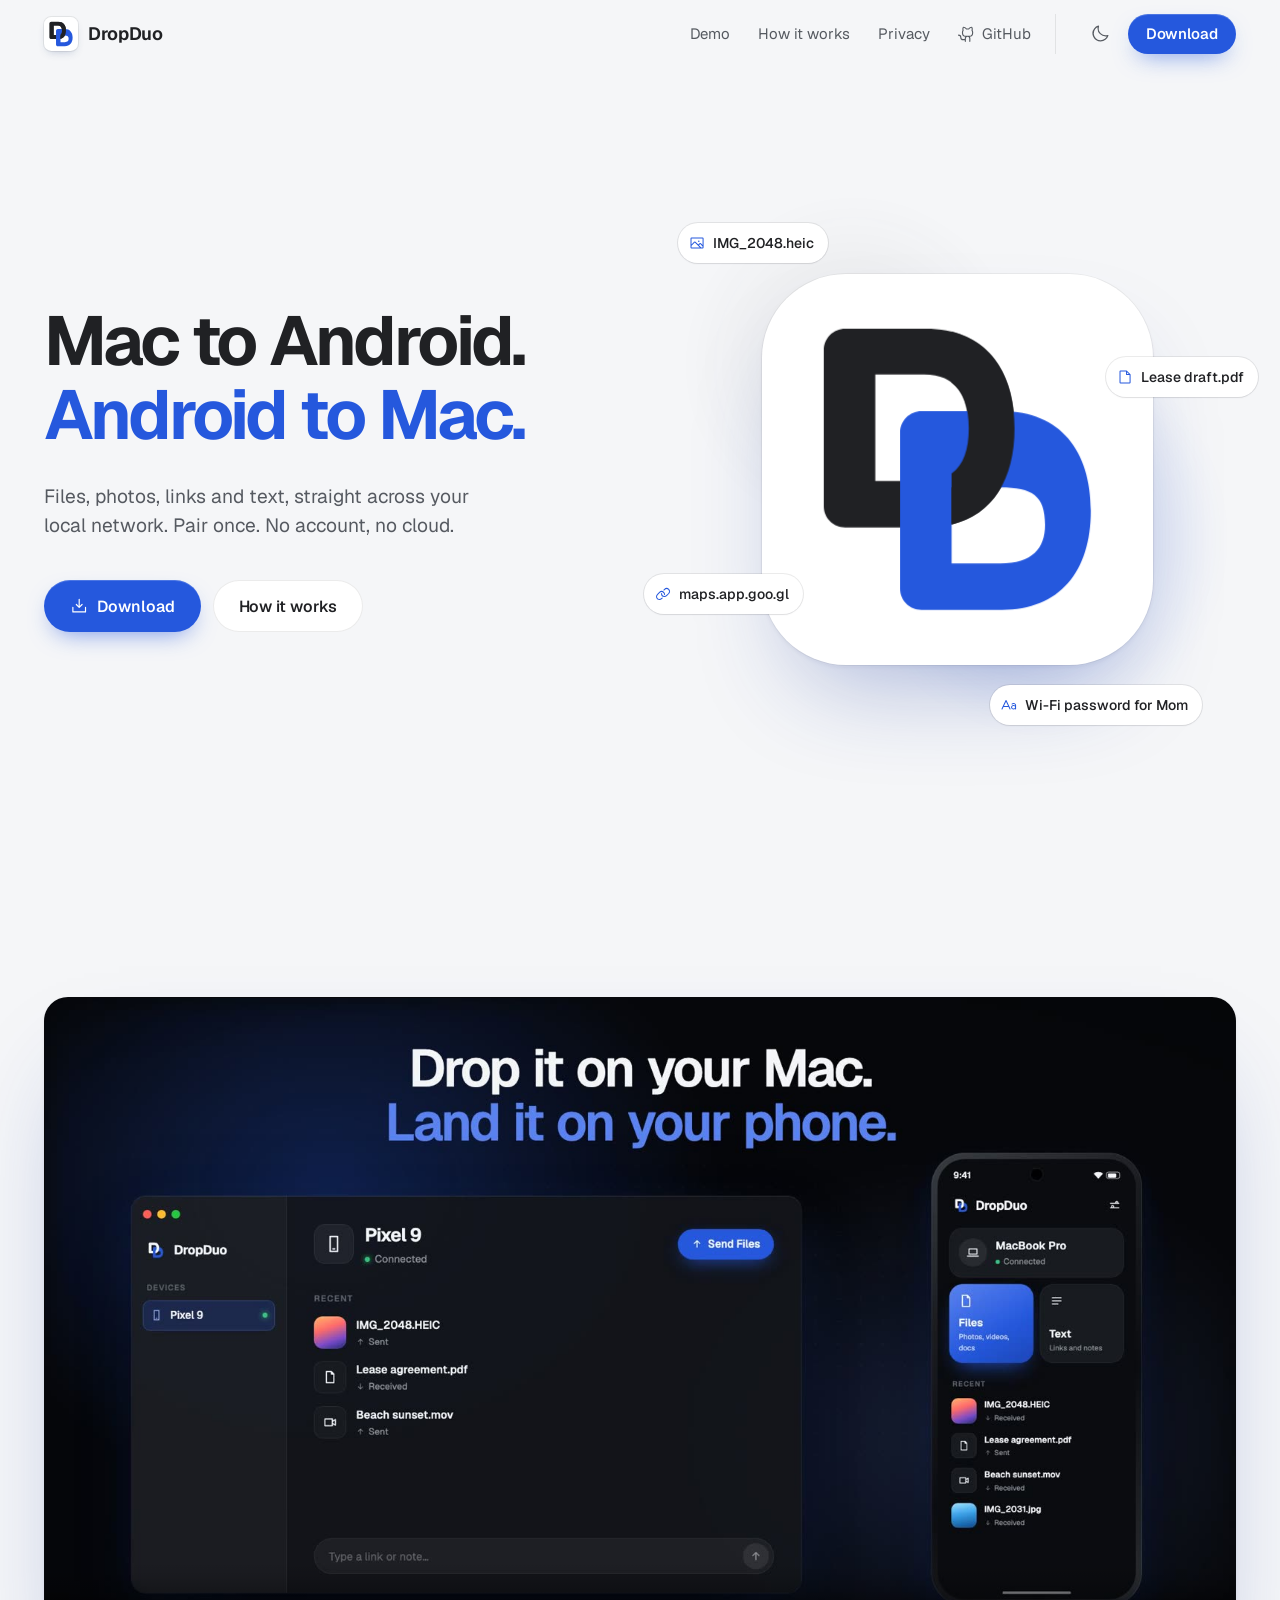
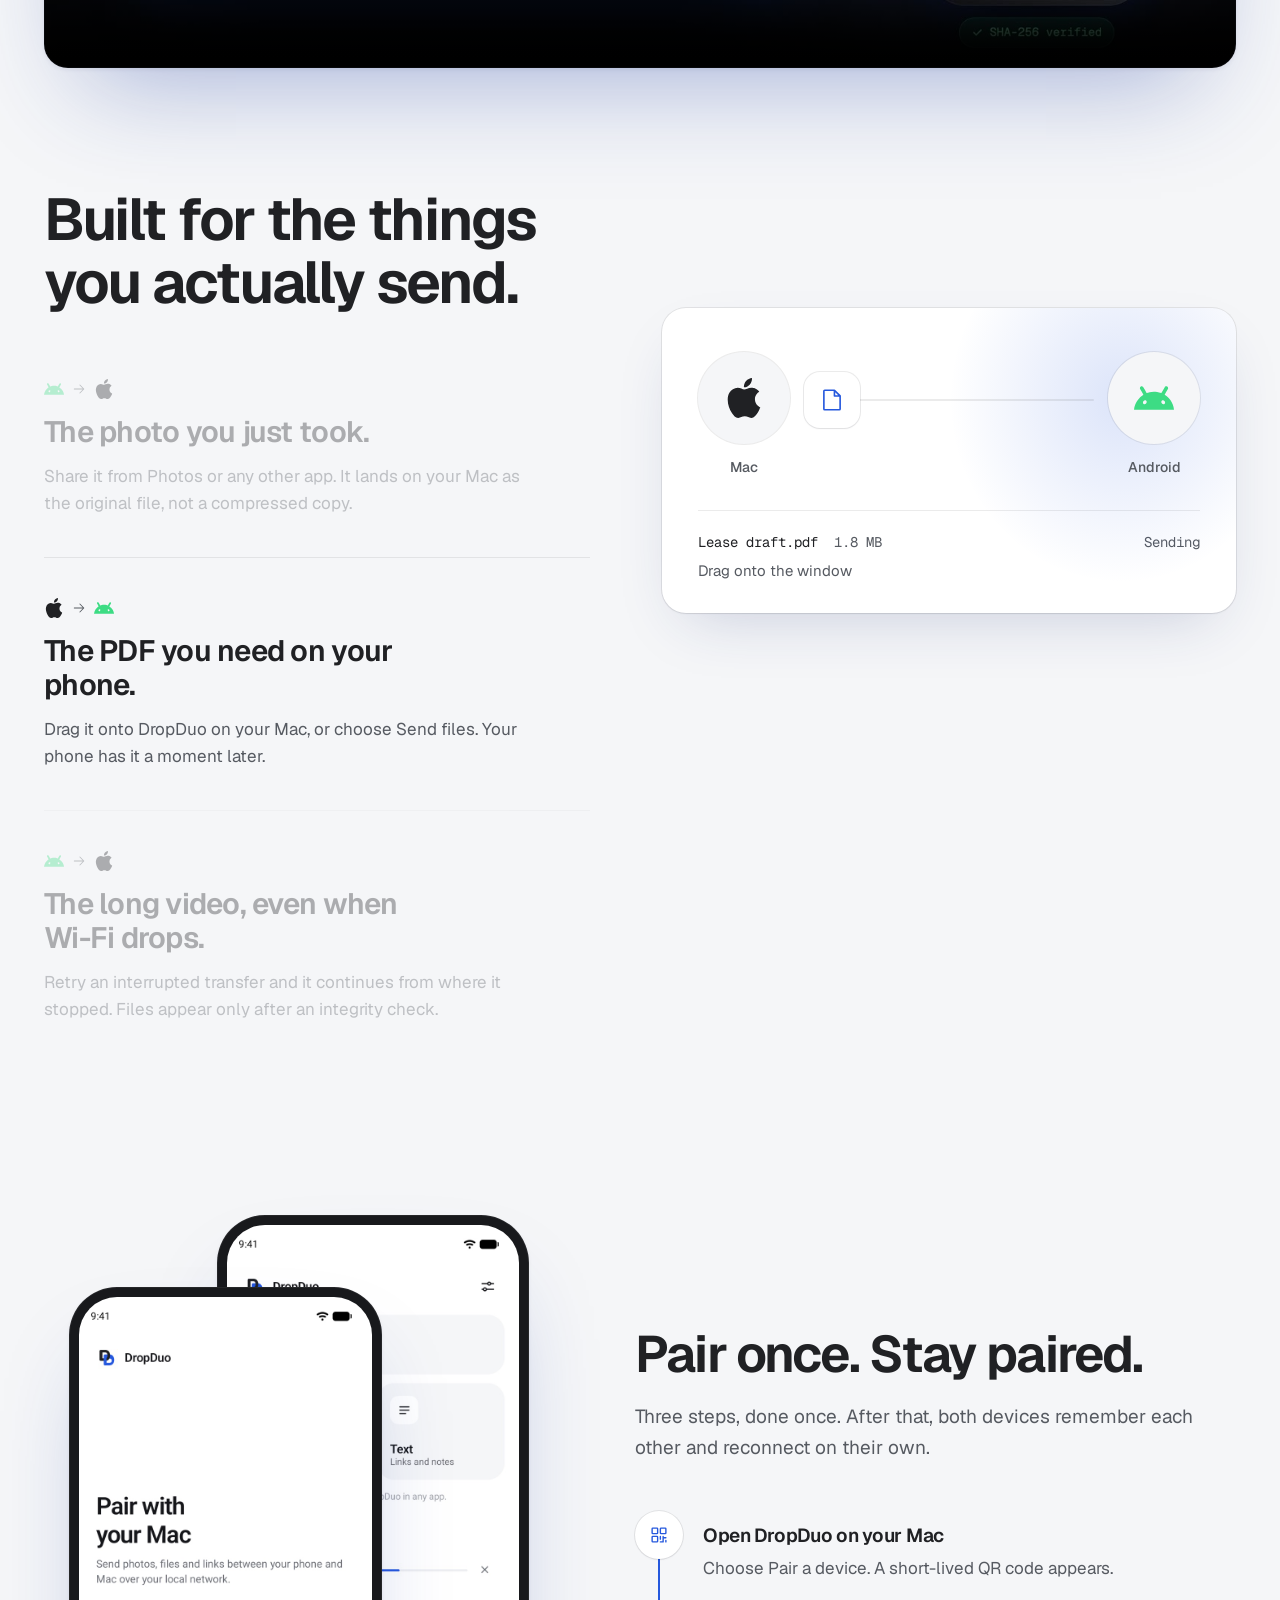
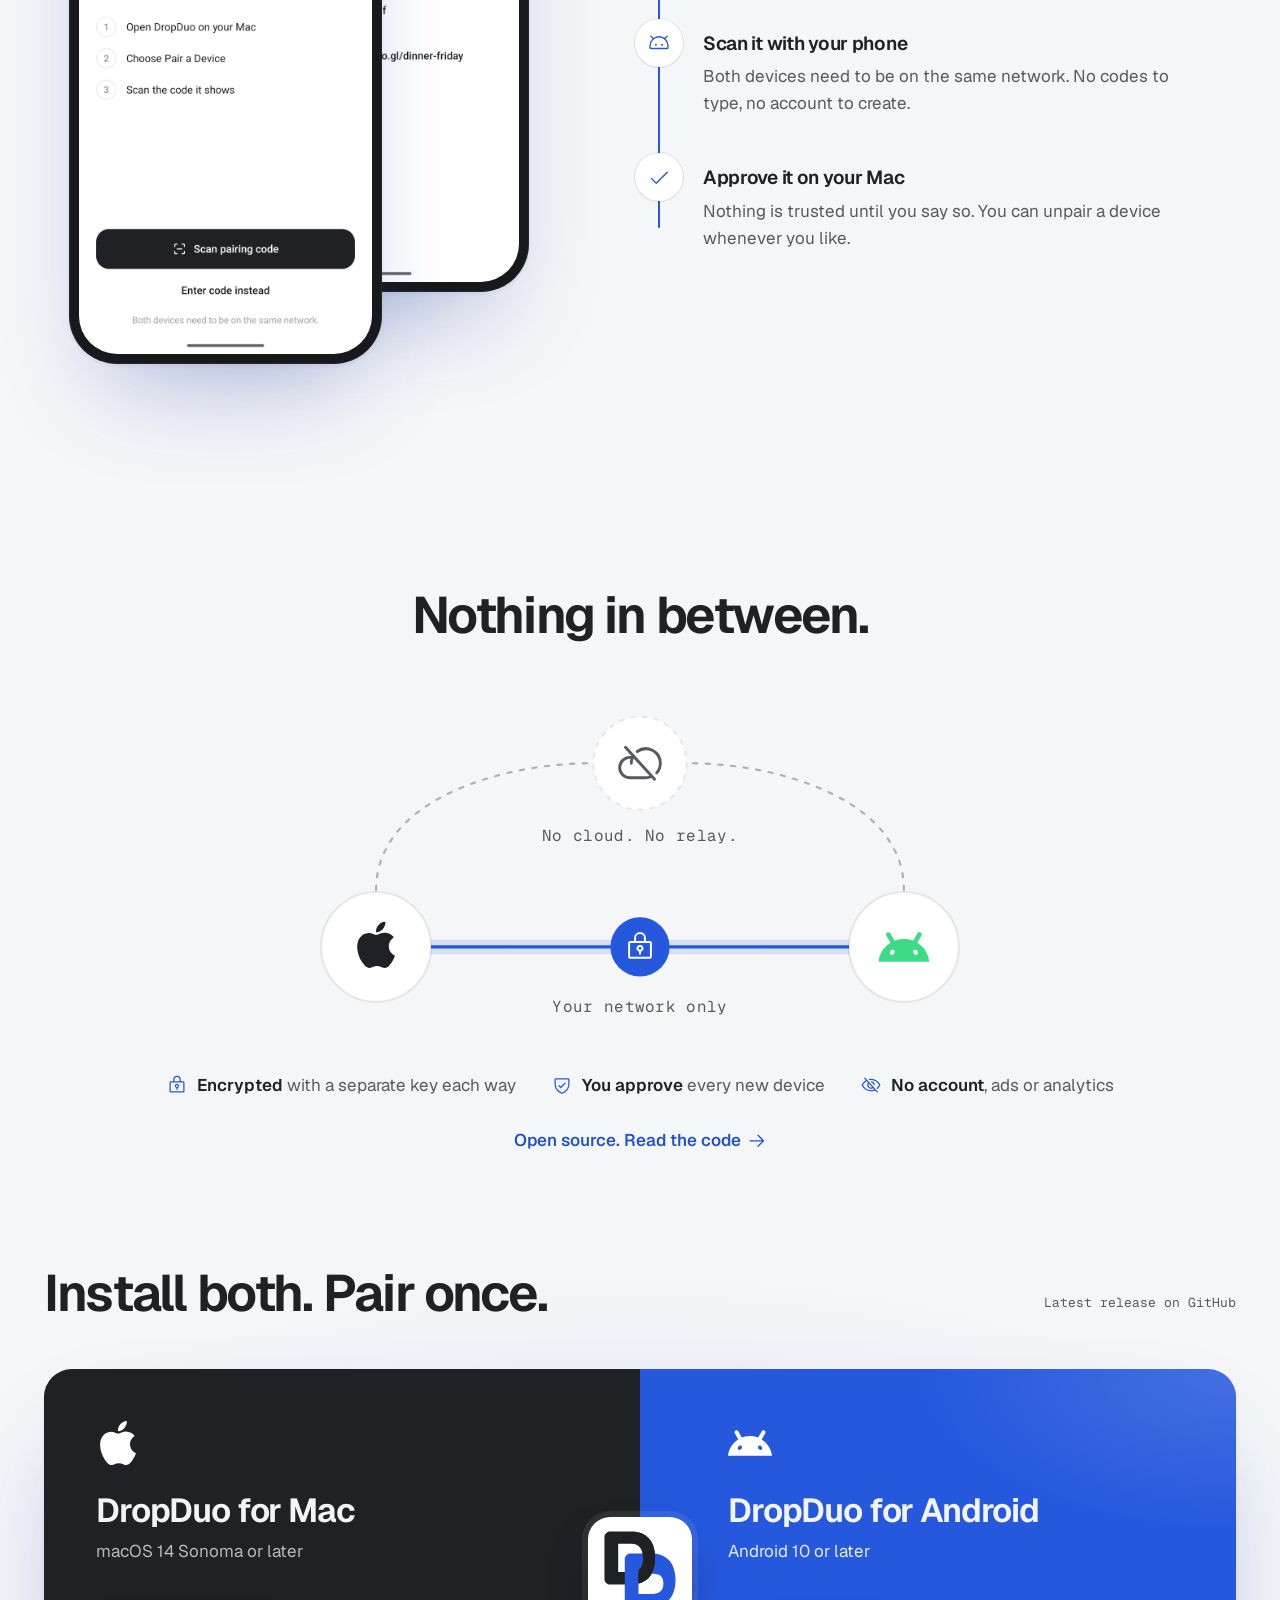
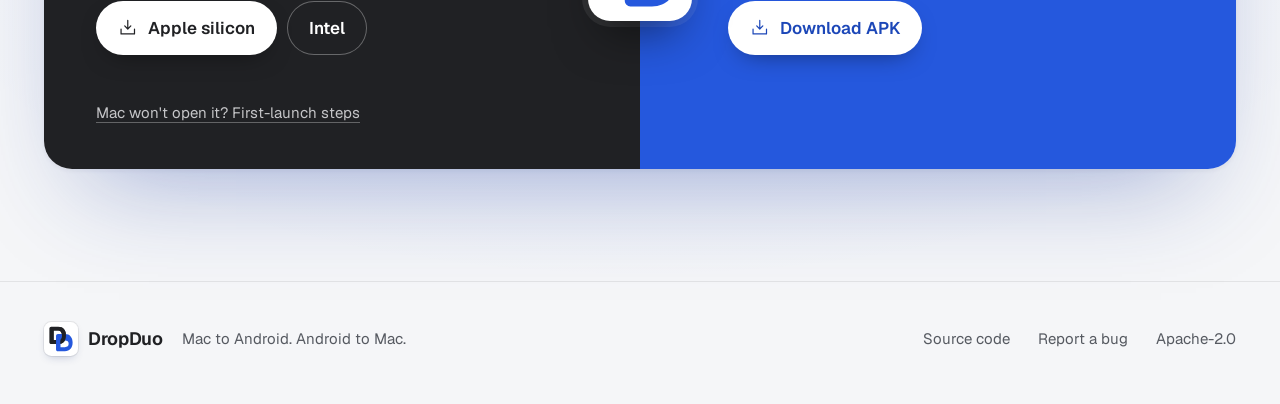
==== commit 2cf3f603: "chore: remove unused docs, scripts, and branding sources Drop docs/, protocol/, SECURITY.md, NOTICE," ====
--- a/apps/web/index.html
+++ b/apps/web/index.html
@@ -30,7 +30,6 @@
   <script src="main.js" defer></script>
 </head>
 <body>
-  <!-- Mark geometry mirrors branding/mark.json. Regenerate both together if the mark changes. -->
   <svg width="0" height="0" class="sr-only" aria-hidden="true">
     <defs>
       <path id="dd-ink" fill-rule="evenodd" d="M 218 154 H 429 C 582 154 662 258 662 415 C 662 575 580 675 429 675 H 218 C 187 675 162 650 162 620 V 210 C 162 179 187 154 218 154 Z M 297 274 H 425 C 509 274 542 330 542 415 C 542 501 509 553 425 553 H 297 Z"/>
@@ -252,7 +251,7 @@
           <li class="reveal" style="--d: 60ms"><svg class="i" aria-hidden="true"><use href="assets/icons.svg#shield-check"/></svg><span><b>You approve</b> every new device</span></li>
           <li class="reveal" style="--d: 120ms"><svg class="i" aria-hidden="true"><use href="assets/icons.svg#eye-slash"/></svg><span><b>No account</b>, ads or analytics</span></li>
         </ul>
-        <a class="privacy__link reveal" href="https://github.com/rohit-yadavv/dropduo/blob/develop/protocol/SPEC.md">Open source. Read the protocol<svg class="i" aria-hidden="true"><use href="assets/icons.svg#arrow-right"/></svg></a>
+        <a class="privacy__link reveal" href="https://github.com/rohit-yadavv/dropduo">Open source. Read the code<svg class="i" aria-hidden="true"><use href="assets/icons.svg#arrow-right"/></svg></a>
       </div>
     </section>
 
@@ -302,7 +301,7 @@
             <h3>The first public release is on its way.</h3>
             <p>Until it ships, testers can try development builds from GitHub. Watch the repository for new releases.</p>
             <div class="pending__actions">
-              <a class="btn btn--primary" href="https://github.com/rohit-yadavv/dropduo/blob/develop/docs/downloads.md#development-downloads-available-now">Development builds</a>
+              <a class="btn btn--primary" href="https://github.com/rohit-yadavv/dropduo/actions/workflows/checks.yml">Development builds</a>
               <a class="btn btn--ghost" href="https://github.com/rohit-yadavv/dropduo/releases"><svg class="i" aria-hidden="true"><use href="assets/icons.svg#github-logo"/></svg>Watch releases</a>
             </div>
           </div>
@@ -324,10 +323,7 @@
       </div>
       <ul class="footer__links">
         <li><a href="https://github.com/rohit-yadavv/dropduo">Source code</a></li>
-        <li><a href="https://github.com/rohit-yadavv/dropduo/blob/develop/docs/usage.md">Using DropDuo</a></li>
-        <li><a href="https://github.com/rohit-yadavv/dropduo/blob/develop/protocol/SPEC.md">Protocol</a></li>
-        <li><a href="https://github.com/rohit-yadavv/dropduo/blob/develop/docs/troubleshooting.md">Troubleshooting</a></li>
-        <li><a href="https://github.com/rohit-yadavv/dropduo/blob/develop/SECURITY.md">Security</a></li>
+        <li><a href="https://github.com/rohit-yadavv/dropduo/issues">Report a bug</a></li>
         <li><a href="https://github.com/rohit-yadavv/dropduo/blob/develop/LICENSE">Apache-2.0</a></li>
       </ul>
     </div>
--- a/apps/web/styles.css
+++ b/apps/web/styles.css
@@ -1,6 +1,6 @@
 /*
   DropDuo website.
-  Palette follows branding/README.md: ink #202124, cobalt #2558DD, white tile.
+  Palette: ink #202124, cobalt #2558DD, white tile.
   Shape rule: interactive controls are full pills, surfaces use --radius (24px),
   the app tile uses the icon's 220/1024 corner ratio.
   Layers: nav 10, skip link 20. Nothing else sets z-index.
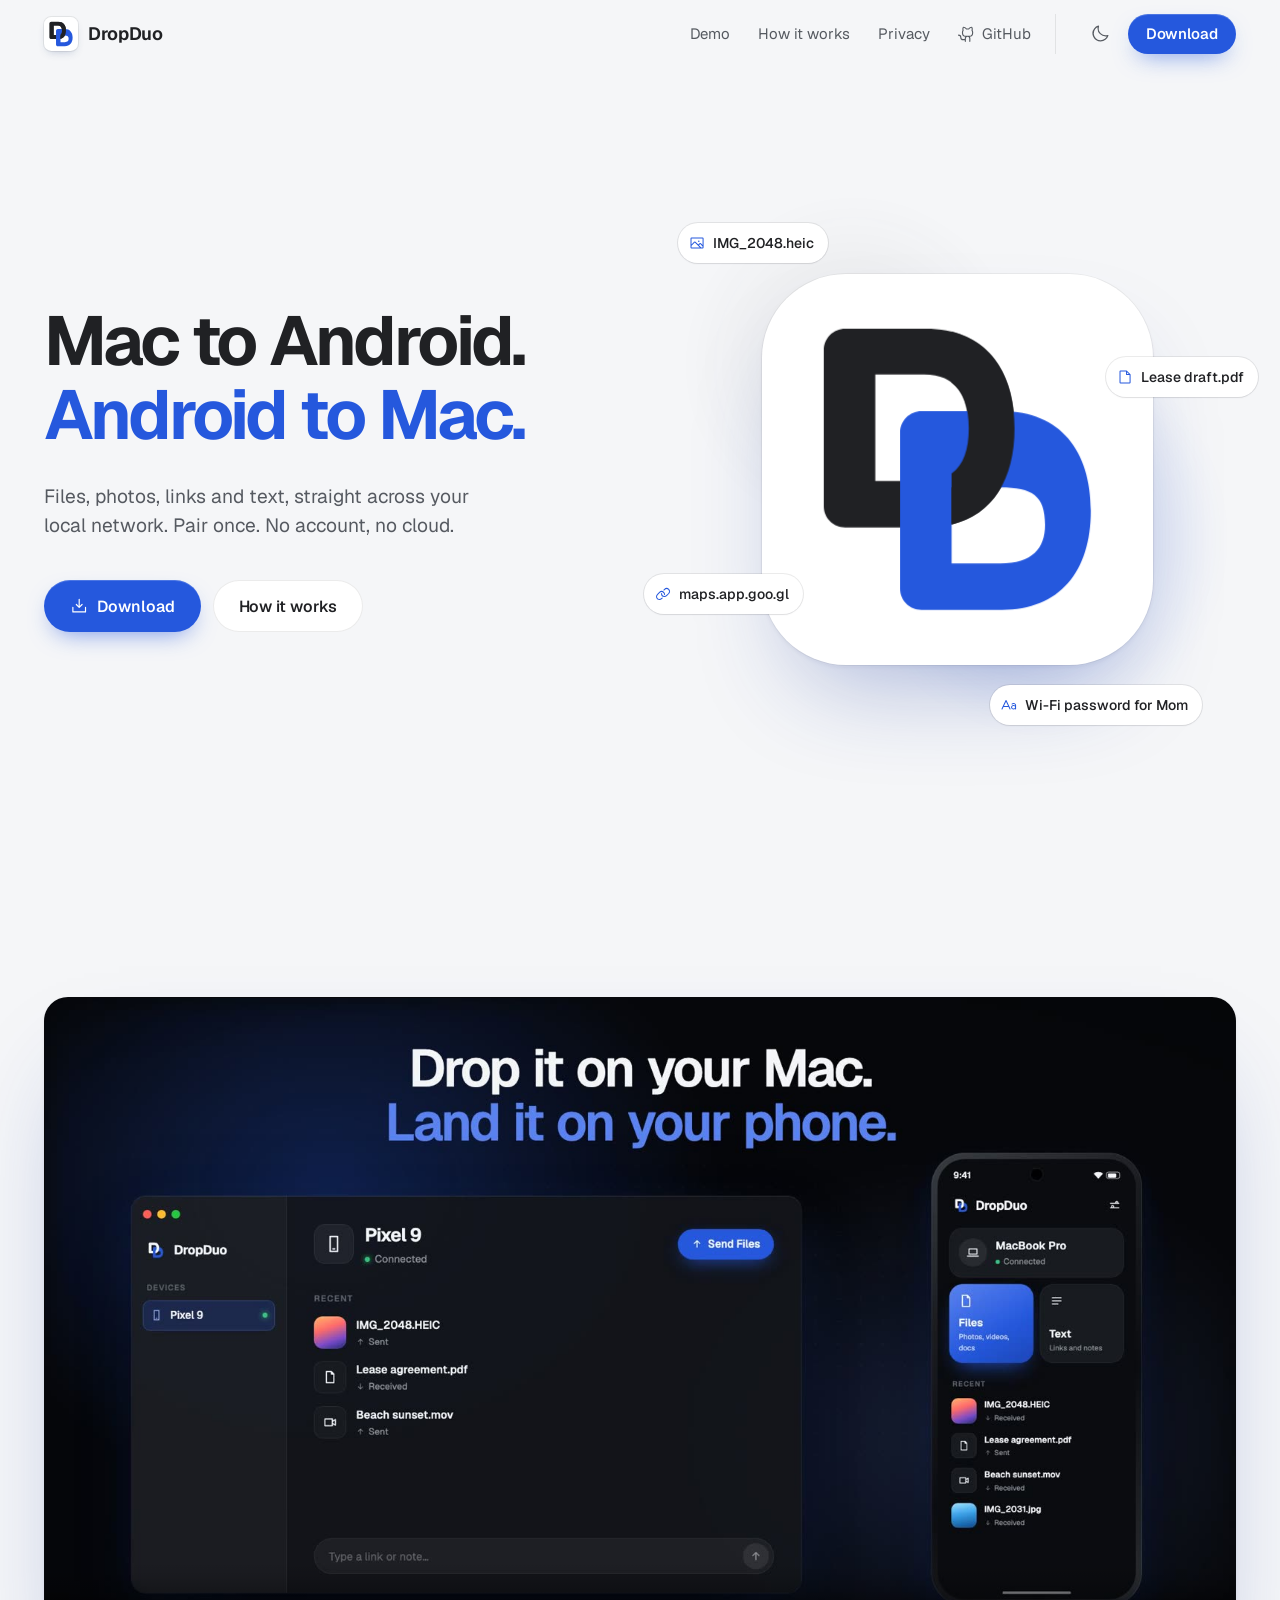
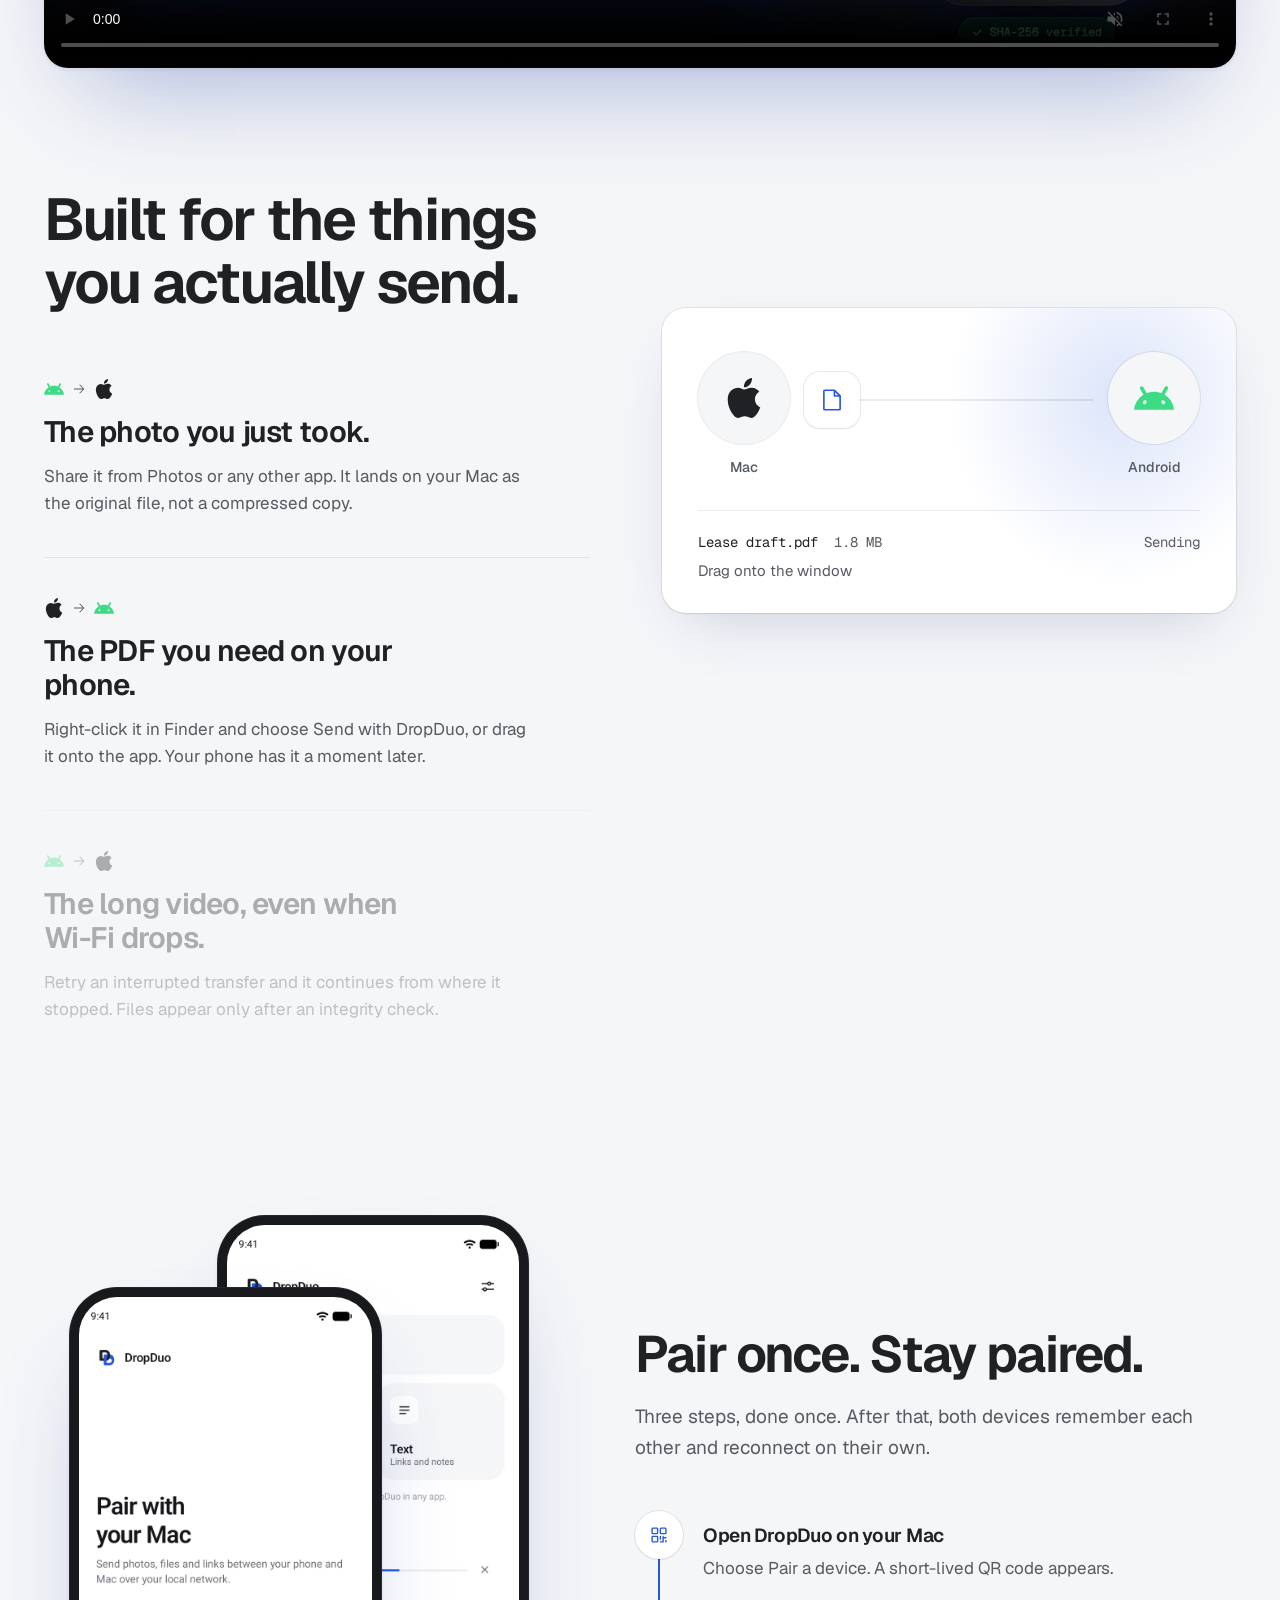
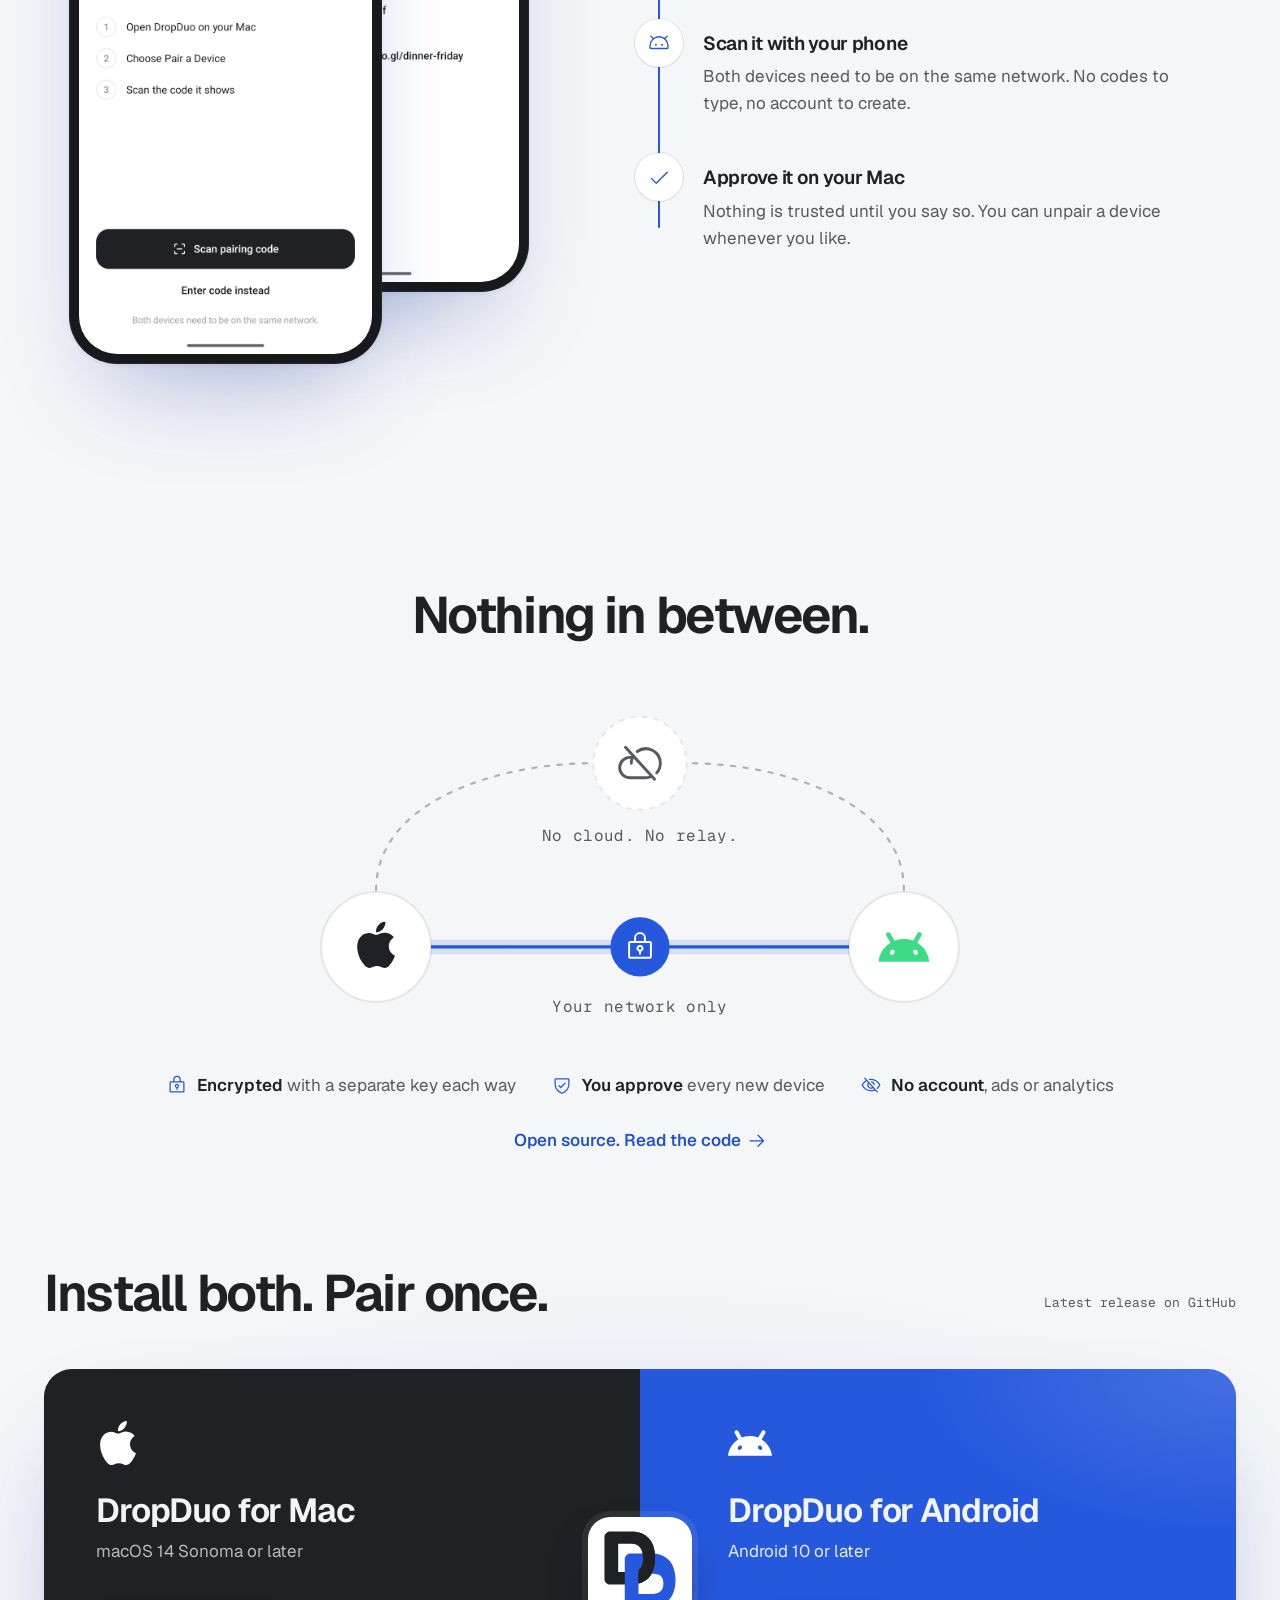
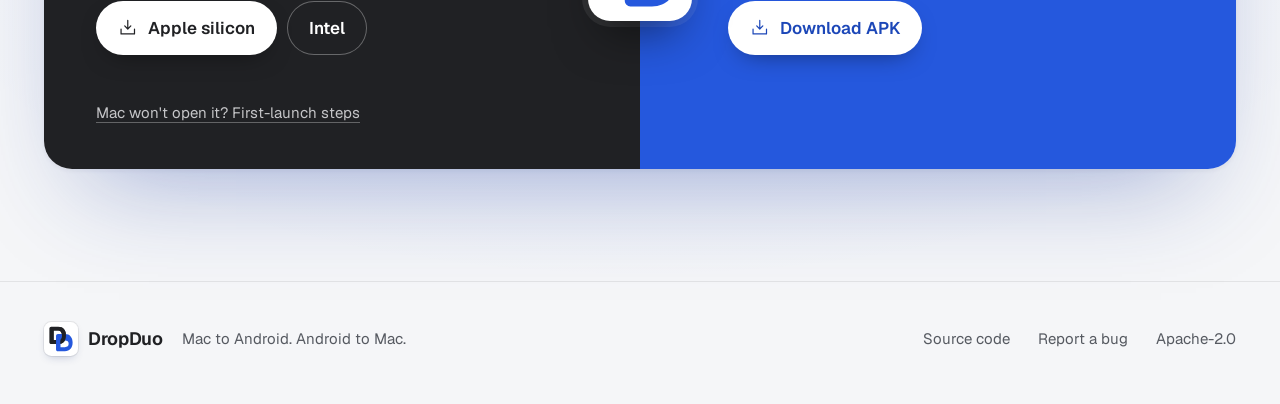
==== commit 27fce880: "feat: send files from Finder with Send with DropDuo - Add a Send with DropDuo service, so files can " ====
--- a/apps/web/index.html
+++ b/apps/web/index.html
@@ -130,7 +130,7 @@
             <li class="send" tabindex="0" data-dir="m2a" data-icon="file" data-name="Lease draft.pdf" data-size="1.8 MB" data-how="Drag onto the window">
               <span class="send__dir"><svg class="i" aria-hidden="true"><use href="assets/icons.svg#brand-apple"/></svg><span class="sr-only">Mac to Android</span><svg class="i send__arrow" aria-hidden="true"><use href="assets/icons.svg#arrow-right"/></svg><svg class="i" aria-hidden="true"><use href="assets/icons.svg#brand-android"/></svg></span>
               <h3>The PDF you need on your phone.</h3>
-              <p>Drag it onto DropDuo on your Mac, or choose Send files. Your phone has it a moment later.</p>
+              <p>Right-click it in Finder and choose Send with DropDuo, or drag it onto the app. Your phone has it a moment later.</p>
             </li>
             <li class="send" tabindex="0" data-dir="a2m" data-icon="film-strip" data-name="Trip to Kasol.mov" data-size="2.4 GB" data-how="Resumes after a retry" data-mode="resume">
               <span class="send__dir"><svg class="i" aria-hidden="true"><use href="assets/icons.svg#brand-android"/></svg><span class="sr-only">Android to Mac</span><svg class="i send__arrow" aria-hidden="true"><use href="assets/icons.svg#arrow-right"/></svg><svg class="i" aria-hidden="true"><use href="assets/icons.svg#brand-apple"/></svg></span>
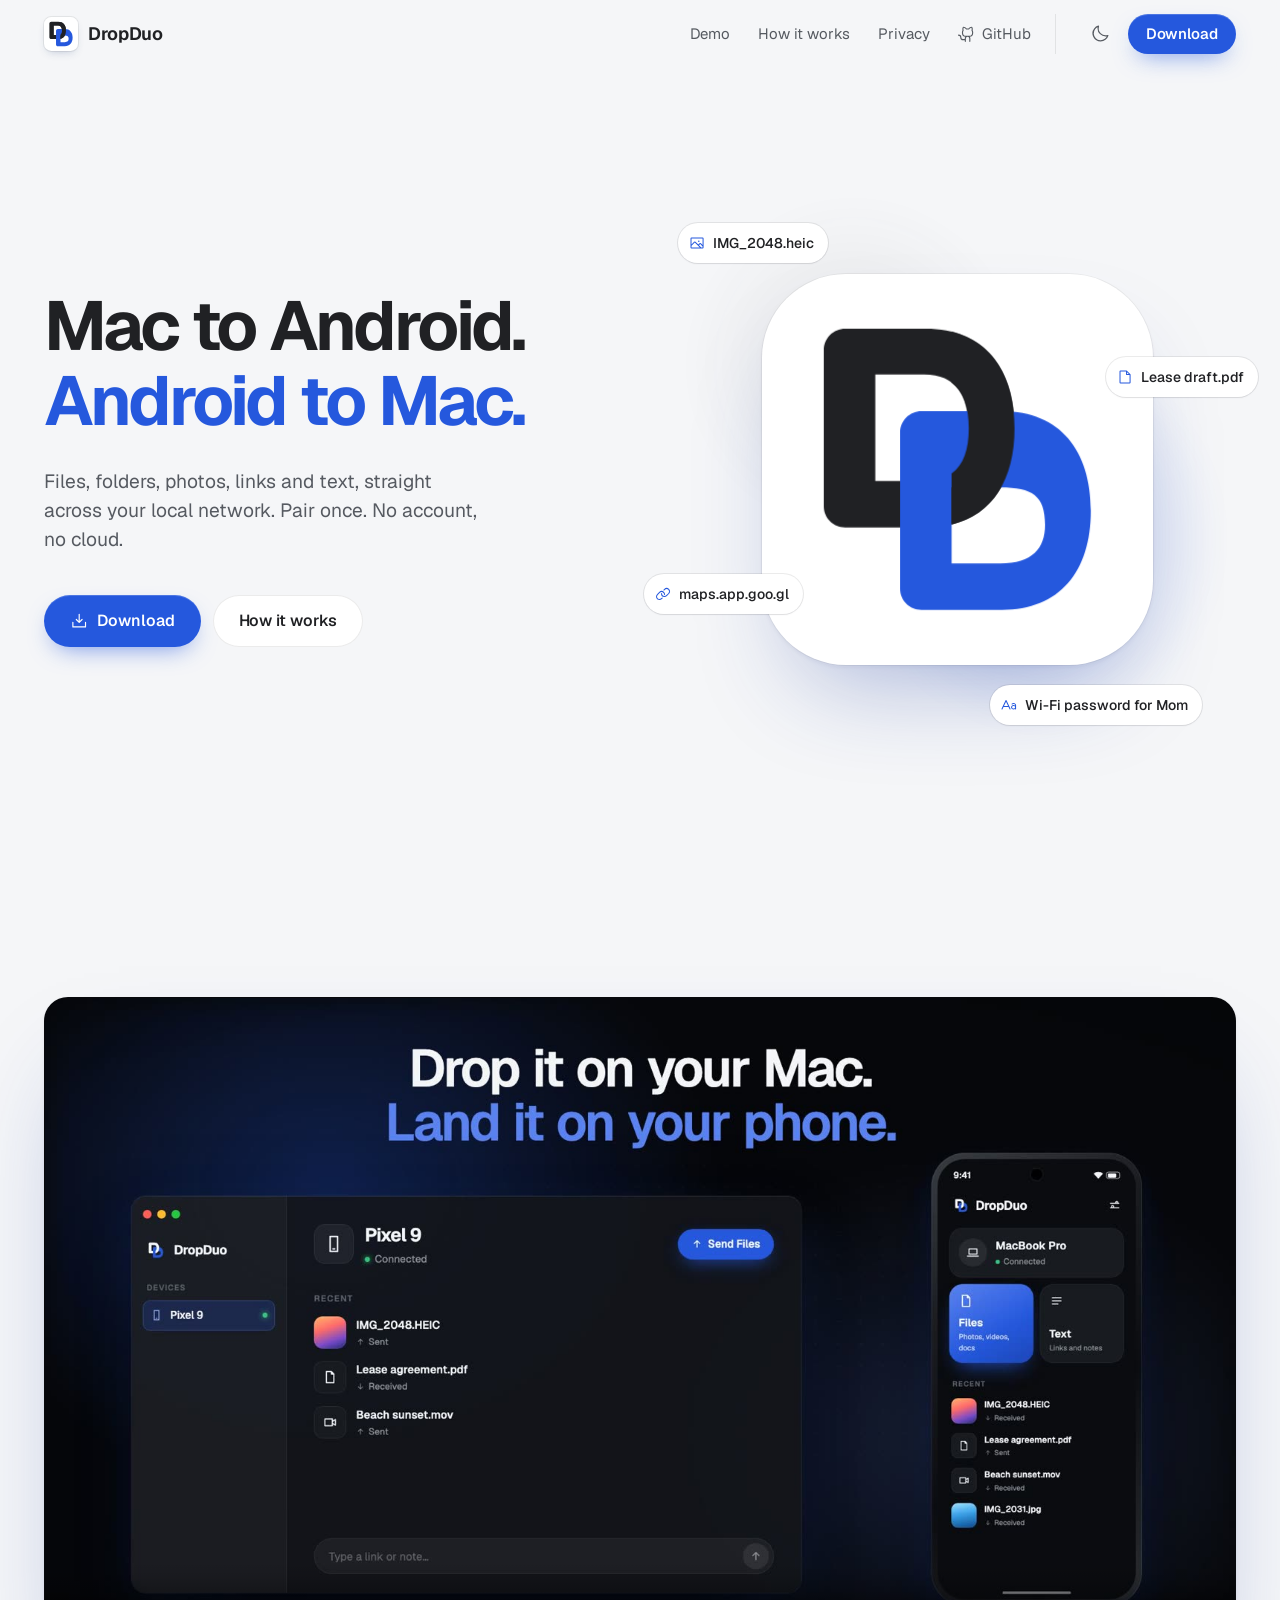
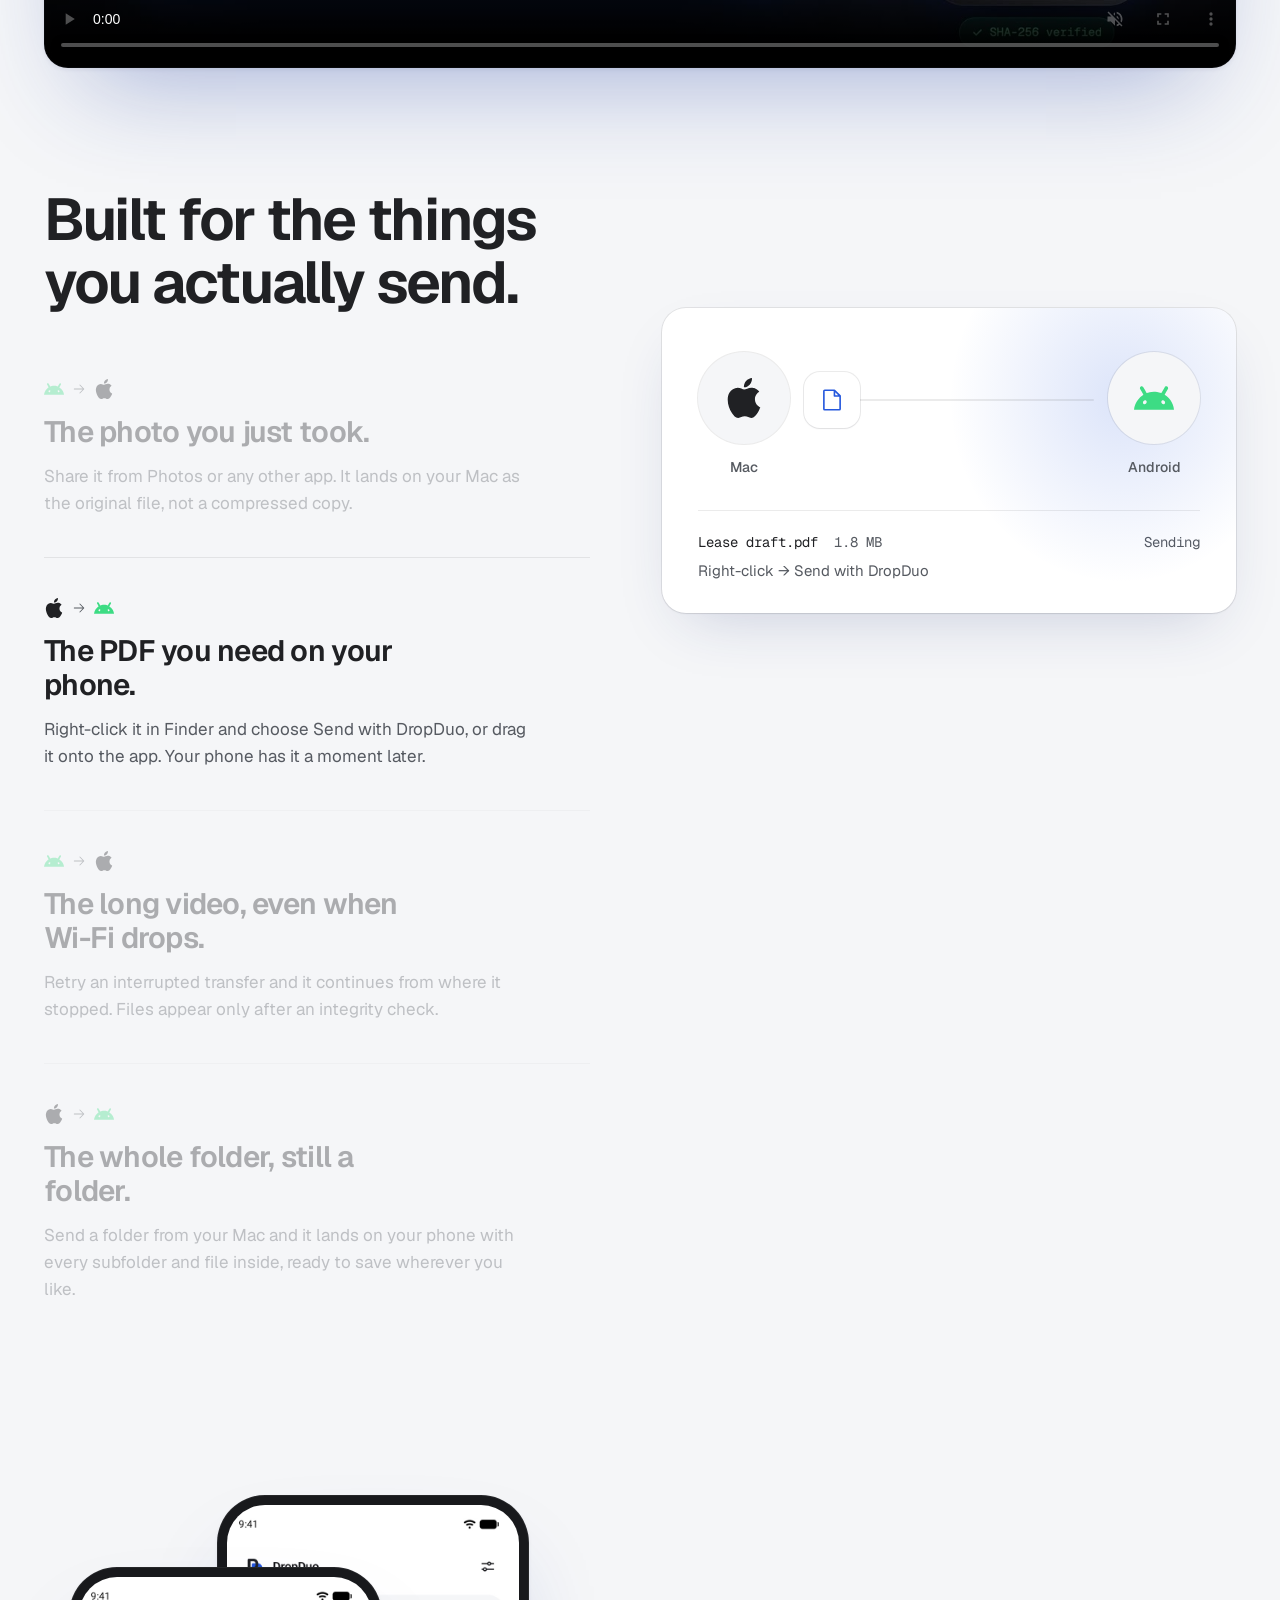
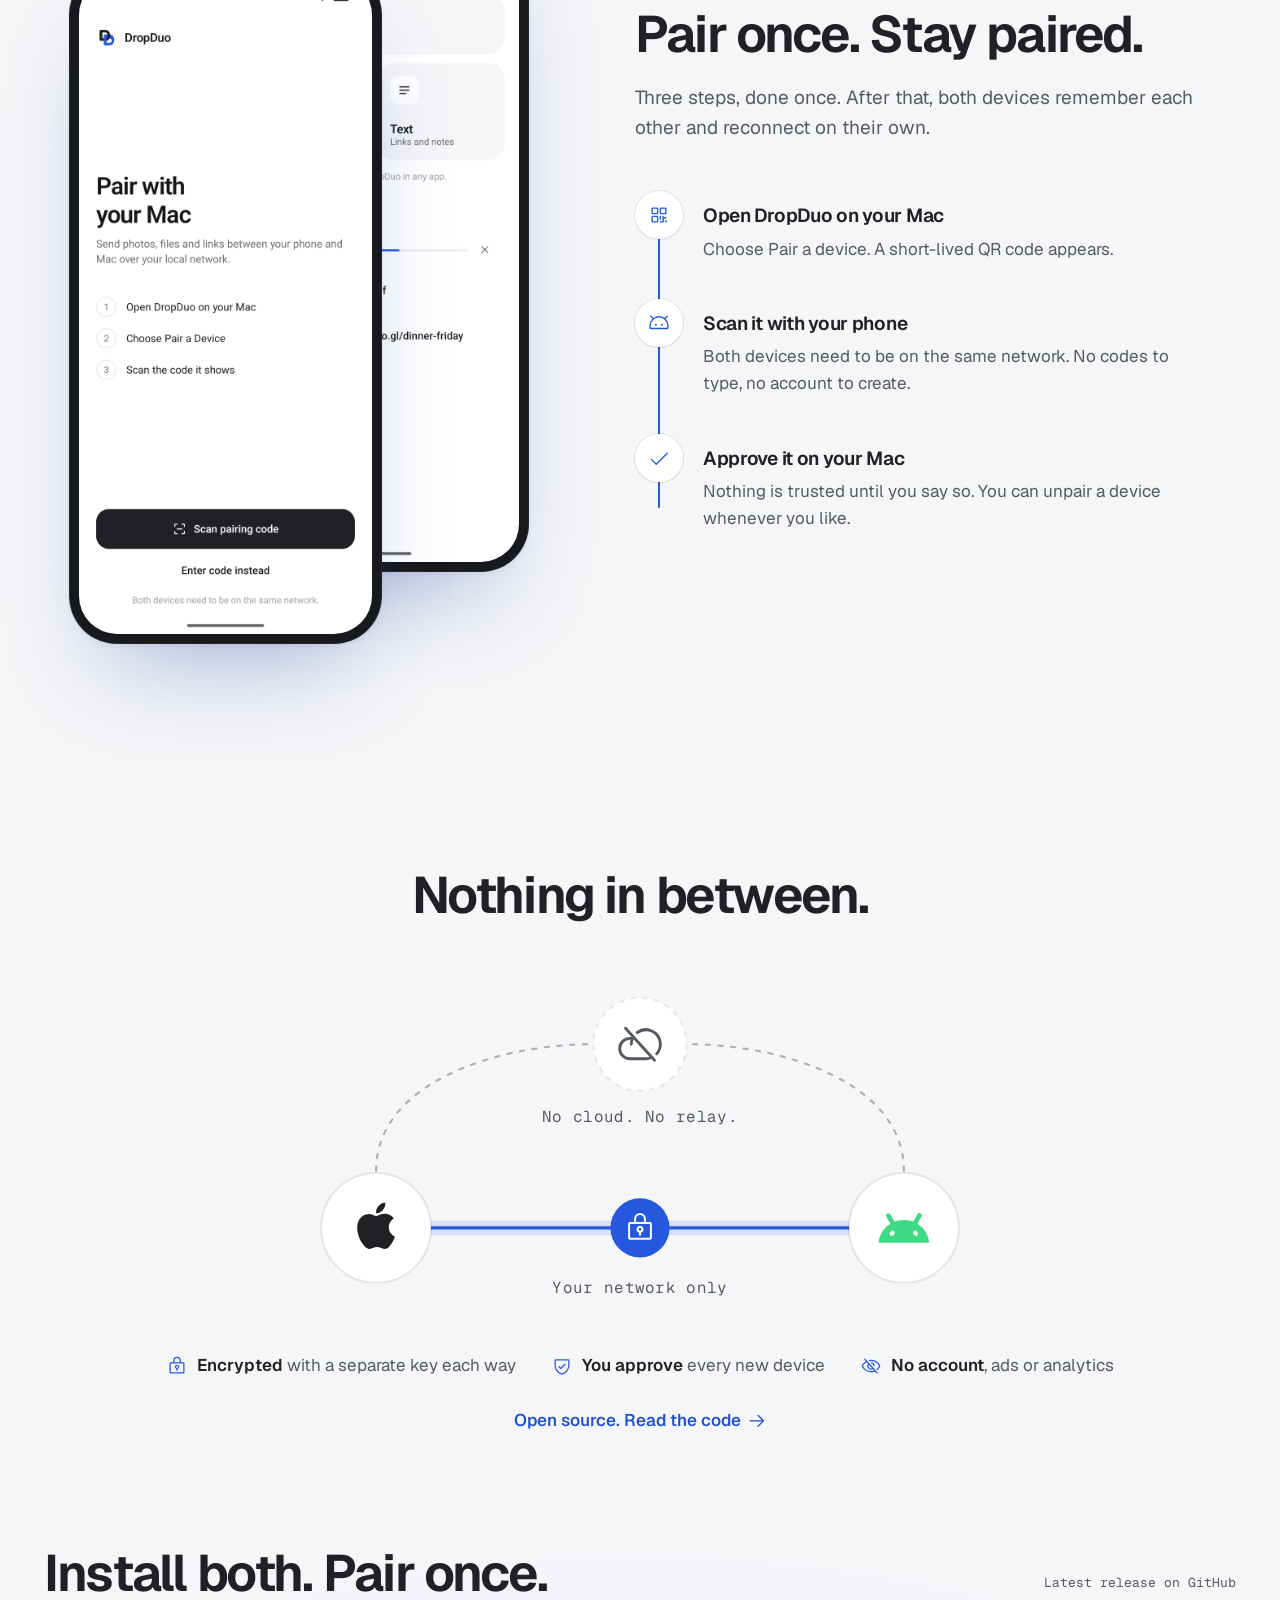
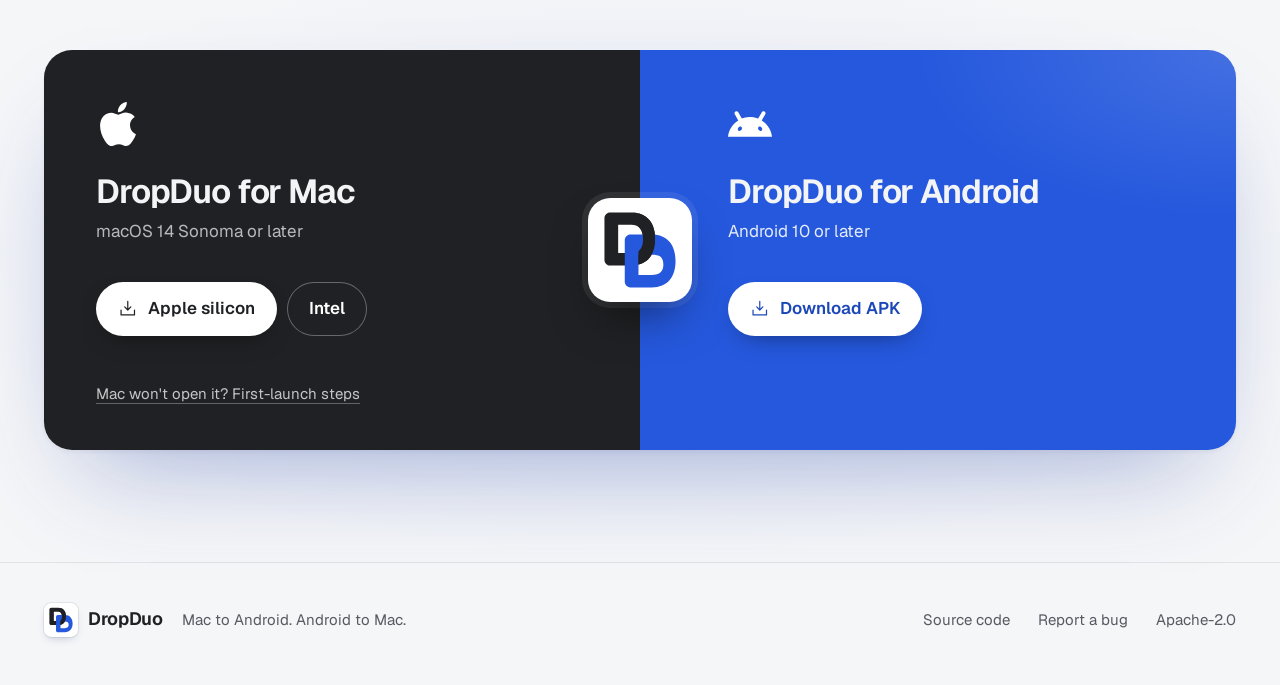
==== commit b1c872bc: "feat: show Finder send and folders on the website - Add a folder card to "Built for the things you a" ====
--- a/apps/web/index.html
+++ b/apps/web/index.html
@@ -4,12 +4,12 @@
   <meta charset="utf-8">
   <meta name="viewport" content="width=device-width, initial-scale=1, viewport-fit=cover">
   <title>DropDuo: share between your Mac and Android phone</title>
-  <meta name="description" content="Native apps that send files, photos, links and text between your Mac and Android phone over your local network. Pair once. No account, no cloud.">
+  <meta name="description" content="Native apps that send files, folders, photos, links and text between your Mac and Android phone over your local network. Pair once. No account, no cloud.">
   <meta name="color-scheme" content="light dark">
   <meta name="theme-color" content="#F5F6F8">
   <meta property="og:type" content="website">
   <meta property="og:title" content="DropDuo">
-  <meta property="og:description" content="Mac to Android. Android to Mac. Files, photos, links and text over your local network.">
+  <meta property="og:description" content="Mac to Android. Android to Mac. Files, folders, photos, links and text over your local network.">
   <meta property="og:image" content="assets/brand/dropduo-icon.png">
   <link rel="icon" href="assets/brand/dropduo-icon.svg" type="image/svg+xml">
   <link rel="apple-touch-icon" href="assets/brand/dropduo-icon.png">
@@ -79,7 +79,7 @@
             <span class="line"><span class="line__in">Mac to Android.</span></span>
             <span class="line line--cobalt"><span class="line__in">Android to Mac.</span></span>
           </h1>
-          <p class="hero__sub enter" style="--d: 360ms">Files, photos, links and text, straight across your local network. Pair once. No account, no cloud.</p>
+          <p class="hero__sub enter" style="--d: 360ms">Files, folders, photos, links and text, straight across your local network. Pair once. No account, no cloud.</p>
           <div class="hero__ctas enter" style="--d: 480ms">
             <a class="btn btn--primary" href="#download" data-platform-cta>
               <svg class="i" aria-hidden="true"><use href="assets/icons.svg#download-simple"/></svg>
@@ -113,7 +113,7 @@
         <div class="demo__frame reveal">
           <video class="demo__video" src="assets/video/dropduo-demo.mp4" poster="assets/video/dropduo-demo.jpg" width="1920" height="1080" controls muted loop playsinline preload="none" aria-describedby="demo-desc" data-demo></video>
         </div>
-        <p class="sr-only" id="demo-desc">A silent demo. A phone scans the Mac's pairing code and the Mac approves it. A photo dragged onto the Mac lands on the phone, verified. A link shared on Android arrives on the Mac. Transfers stay on the local network, encrypted, with no account.</p>
+        <p class="sr-only" id="demo-desc">A silent demo. A phone scans the Mac's pairing code and the Mac approves it. A photo dragged onto the Mac lands on the phone, verified. A folder right-clicked in Finder and sent with DropDuo arrives on the phone as a folder. A link shared on Android arrives on the Mac. Transfers stay on the local network, encrypted, with no account.</p>
       </div>
     </section>
 
@@ -127,7 +127,7 @@
               <h3>The photo you just took.</h3>
               <p>Share it from Photos or any other app. It lands on your Mac as the original file, not a compressed copy.</p>
             </li>
-            <li class="send" tabindex="0" data-dir="m2a" data-icon="file" data-name="Lease draft.pdf" data-size="1.8 MB" data-how="Drag onto the window">
+            <li class="send" tabindex="0" data-dir="m2a" data-icon="file" data-name="Lease draft.pdf" data-size="1.8 MB" data-how="Right-click → Send with DropDuo">
               <span class="send__dir"><svg class="i" aria-hidden="true"><use href="assets/icons.svg#brand-apple"/></svg><span class="sr-only">Mac to Android</span><svg class="i send__arrow" aria-hidden="true"><use href="assets/icons.svg#arrow-right"/></svg><svg class="i" aria-hidden="true"><use href="assets/icons.svg#brand-android"/></svg></span>
               <h3>The PDF you need on your phone.</h3>
               <p>Right-click it in Finder and choose Send with DropDuo, or drag it onto the app. Your phone has it a moment later.</p>
@@ -136,6 +136,11 @@
               <span class="send__dir"><svg class="i" aria-hidden="true"><use href="assets/icons.svg#brand-android"/></svg><span class="sr-only">Android to Mac</span><svg class="i send__arrow" aria-hidden="true"><use href="assets/icons.svg#arrow-right"/></svg><svg class="i" aria-hidden="true"><use href="assets/icons.svg#brand-apple"/></svg></span>
               <h3>The long video, even when Wi-Fi drops.</h3>
               <p>Retry an interrupted transfer and it continues from where it stopped. Files appear only after an integrity check.</p>
+            </li>
+            <li class="send" tabindex="0" data-dir="m2a" data-icon="folder" data-name="Wedding photos" data-size="1.2 GB" data-how="Right-click a folder in Finder">
+              <span class="send__dir"><svg class="i" aria-hidden="true"><use href="assets/icons.svg#brand-apple"/></svg><span class="sr-only">Mac to Android</span><svg class="i send__arrow" aria-hidden="true"><use href="assets/icons.svg#arrow-right"/></svg><svg class="i" aria-hidden="true"><use href="assets/icons.svg#brand-android"/></svg></span>
+              <h3>The whole folder, still a folder.</h3>
+              <p>Send a folder from your Mac and it lands on your phone with every subfolder and file inside, ready to save wherever you like.</p>
             </li>
           </ol>
         </div>
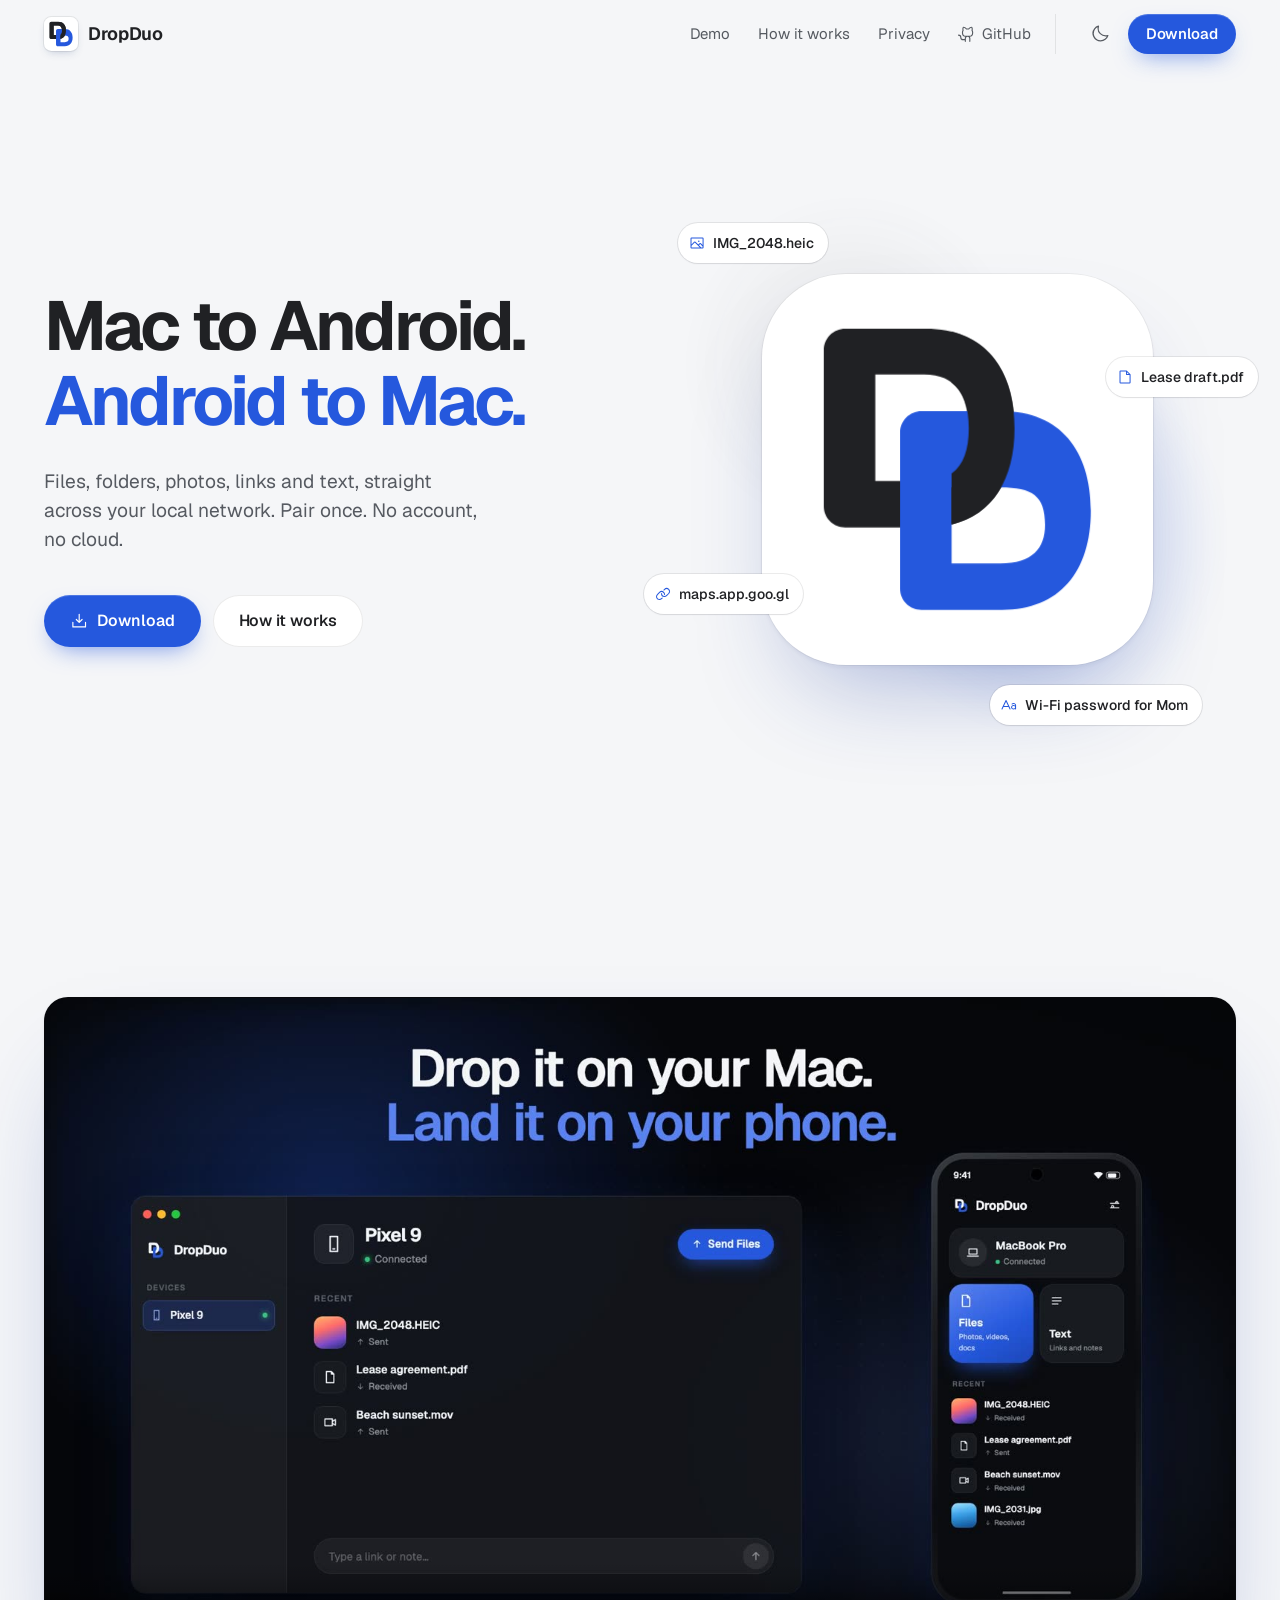
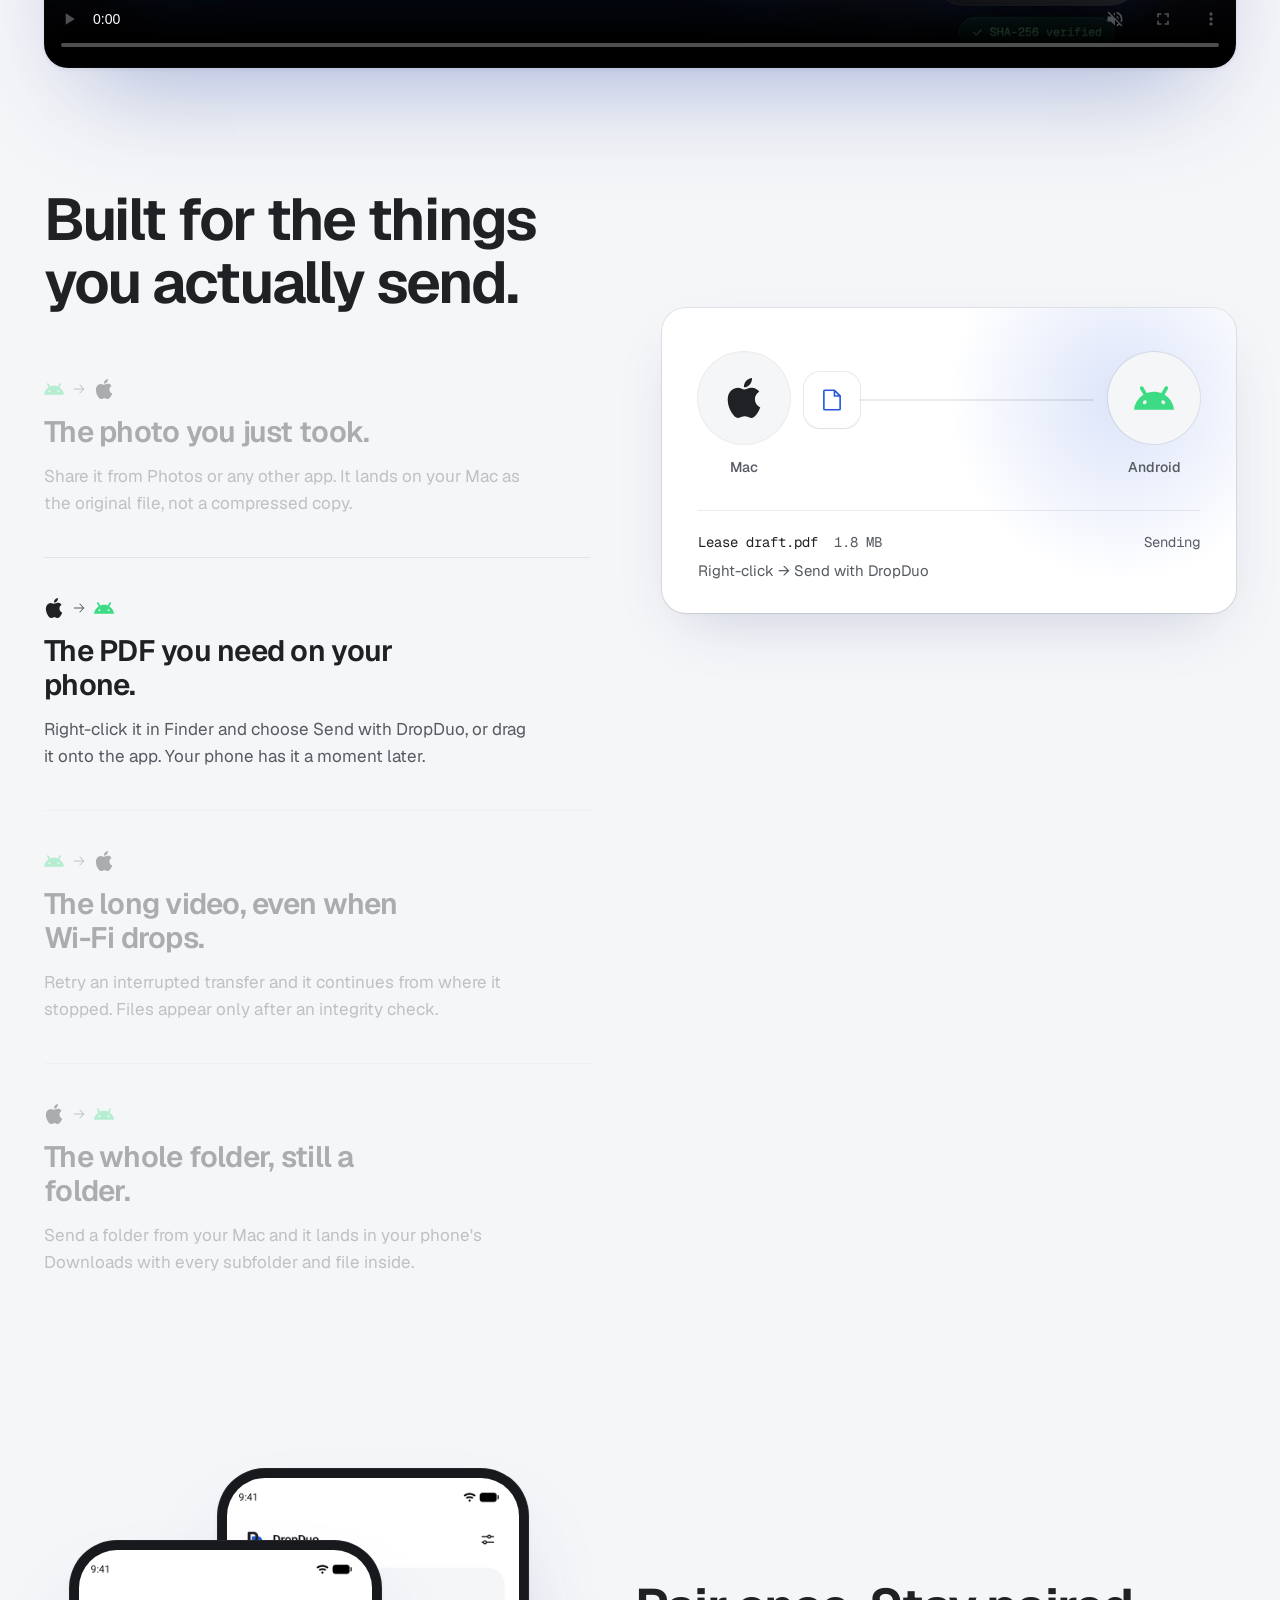
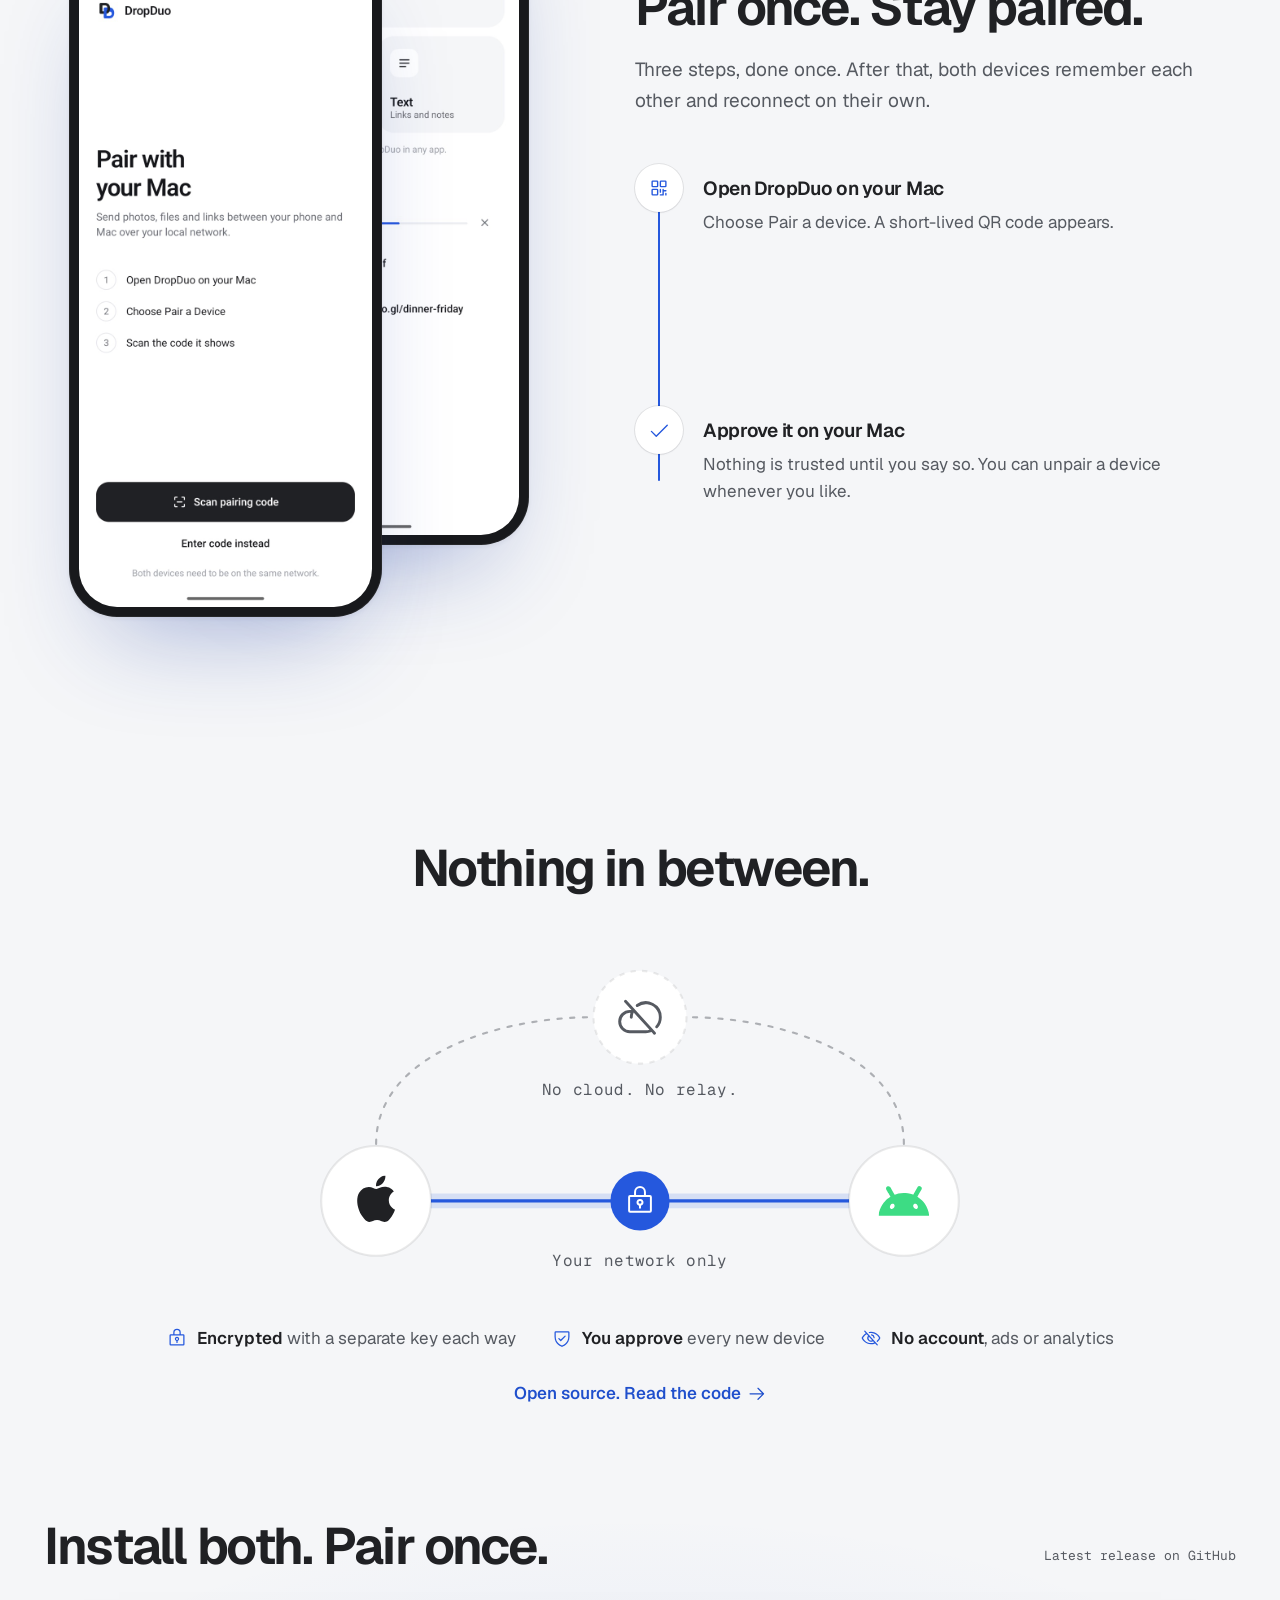
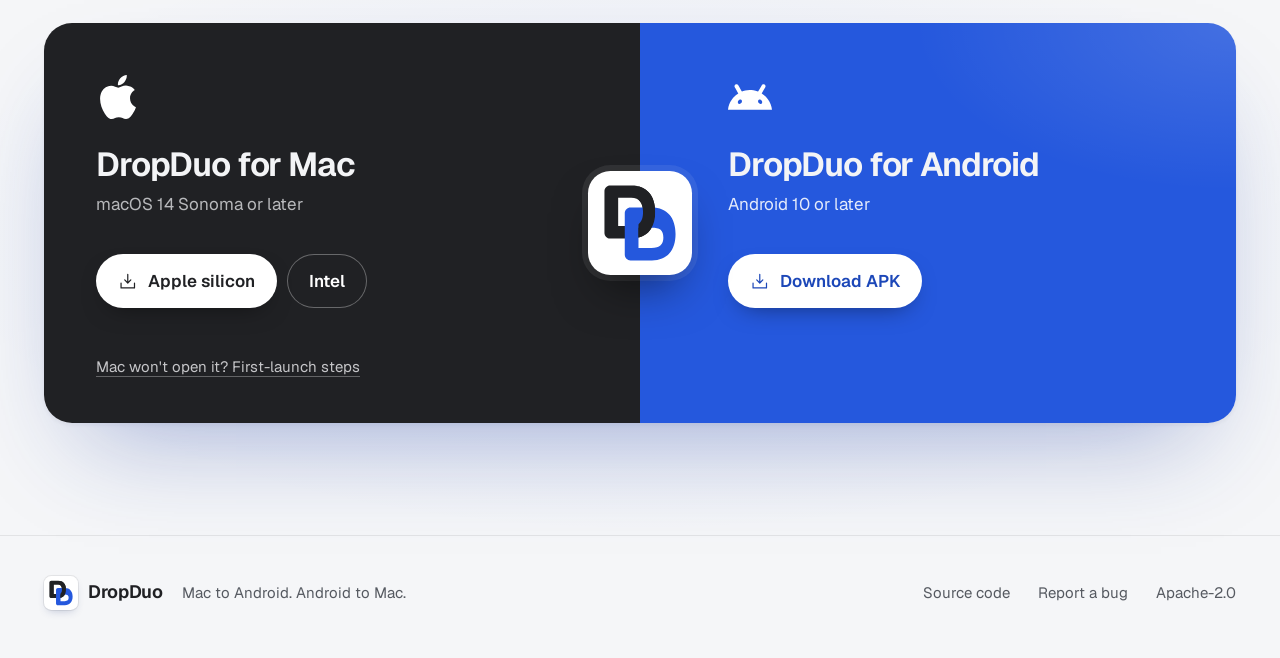
==== commit 529a4b7b: "feat: save received files to the phone's gallery and notify on arrival On Android, received photos a" ====
--- a/apps/web/index.html
+++ b/apps/web/index.html
@@ -140,7 +140,7 @@
             <li class="send" tabindex="0" data-dir="m2a" data-icon="folder" data-name="Wedding photos" data-size="1.2 GB" data-how="Right-click a folder in Finder">
               <span class="send__dir"><svg class="i" aria-hidden="true"><use href="assets/icons.svg#brand-apple"/></svg><span class="sr-only">Mac to Android</span><svg class="i send__arrow" aria-hidden="true"><use href="assets/icons.svg#arrow-right"/></svg><svg class="i" aria-hidden="true"><use href="assets/icons.svg#brand-android"/></svg></span>
               <h3>The whole folder, still a folder.</h3>
-              <p>Send a folder from your Mac and it lands on your phone with every subfolder and file inside, ready to save wherever you like.</p>
+              <p>Send a folder from your Mac and it lands in your phone's Downloads with every subfolder and file inside.</p>
             </li>
           </ol>
         </div>
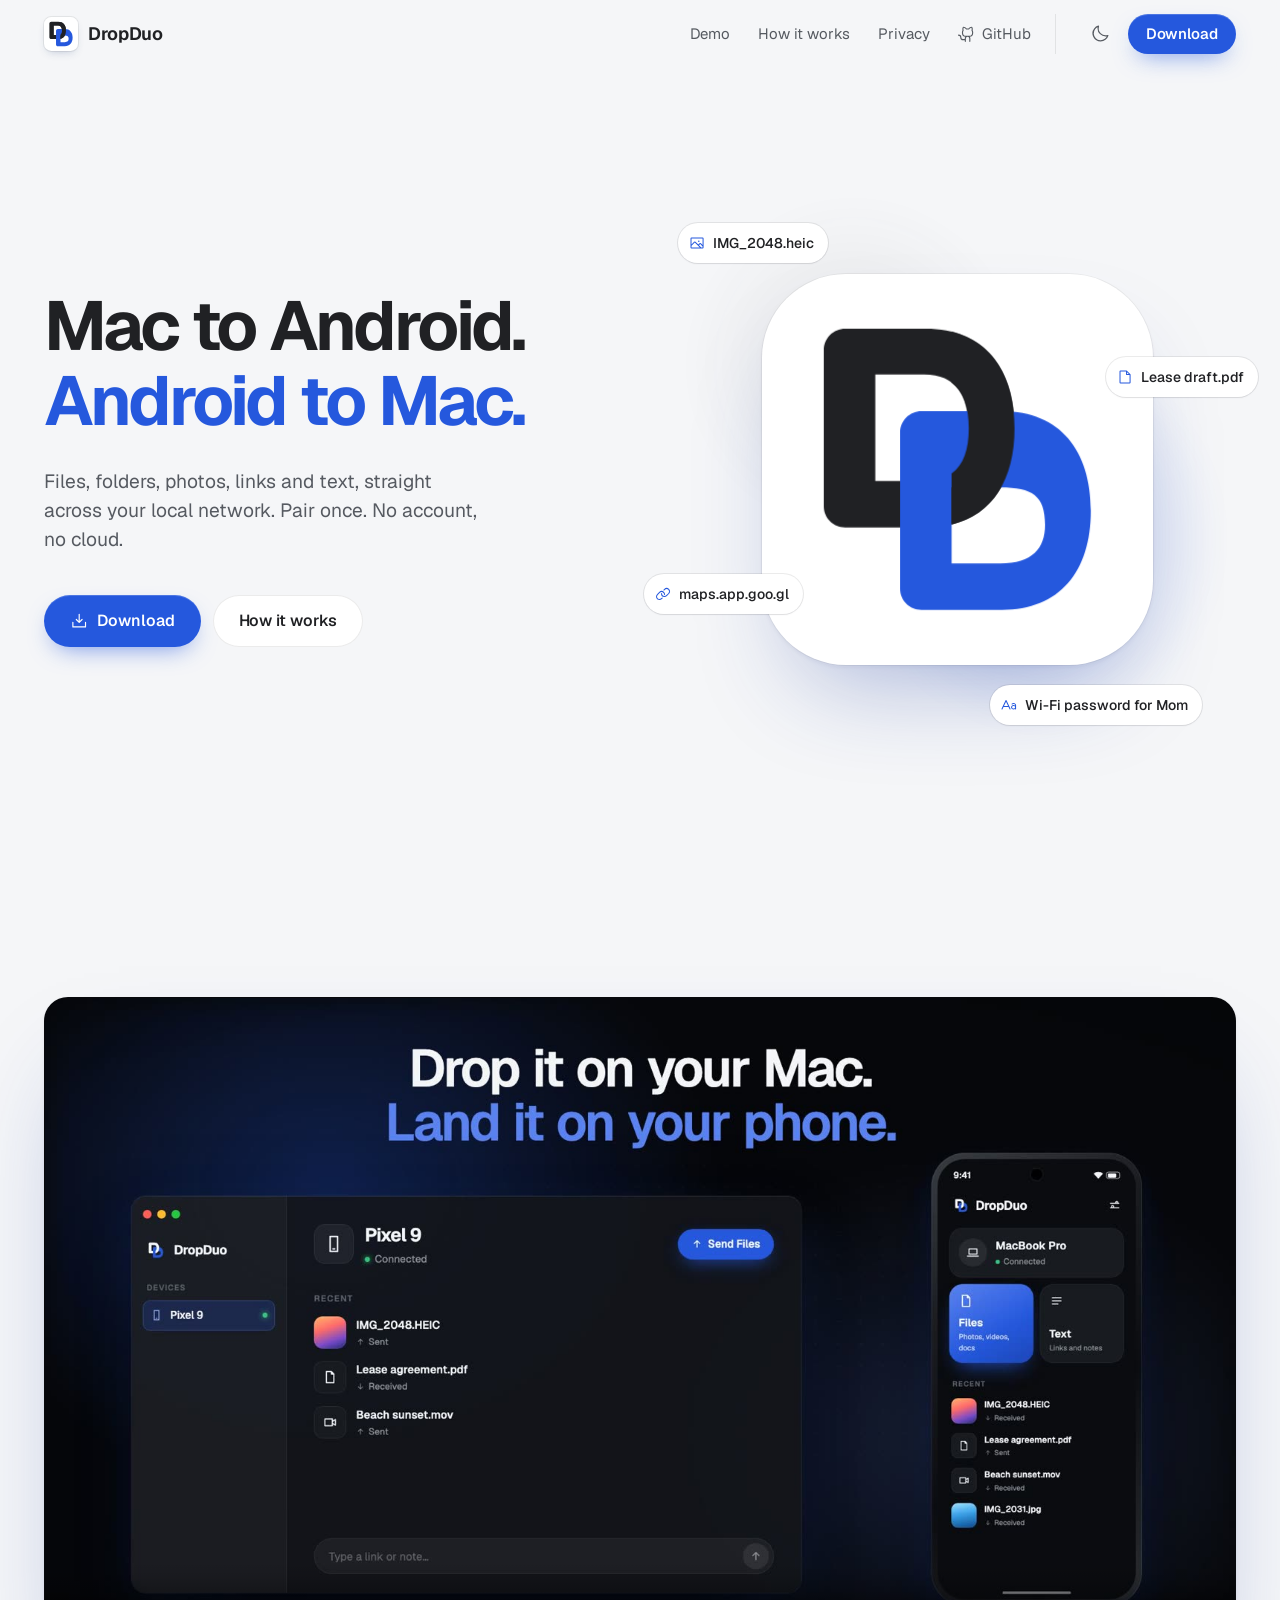
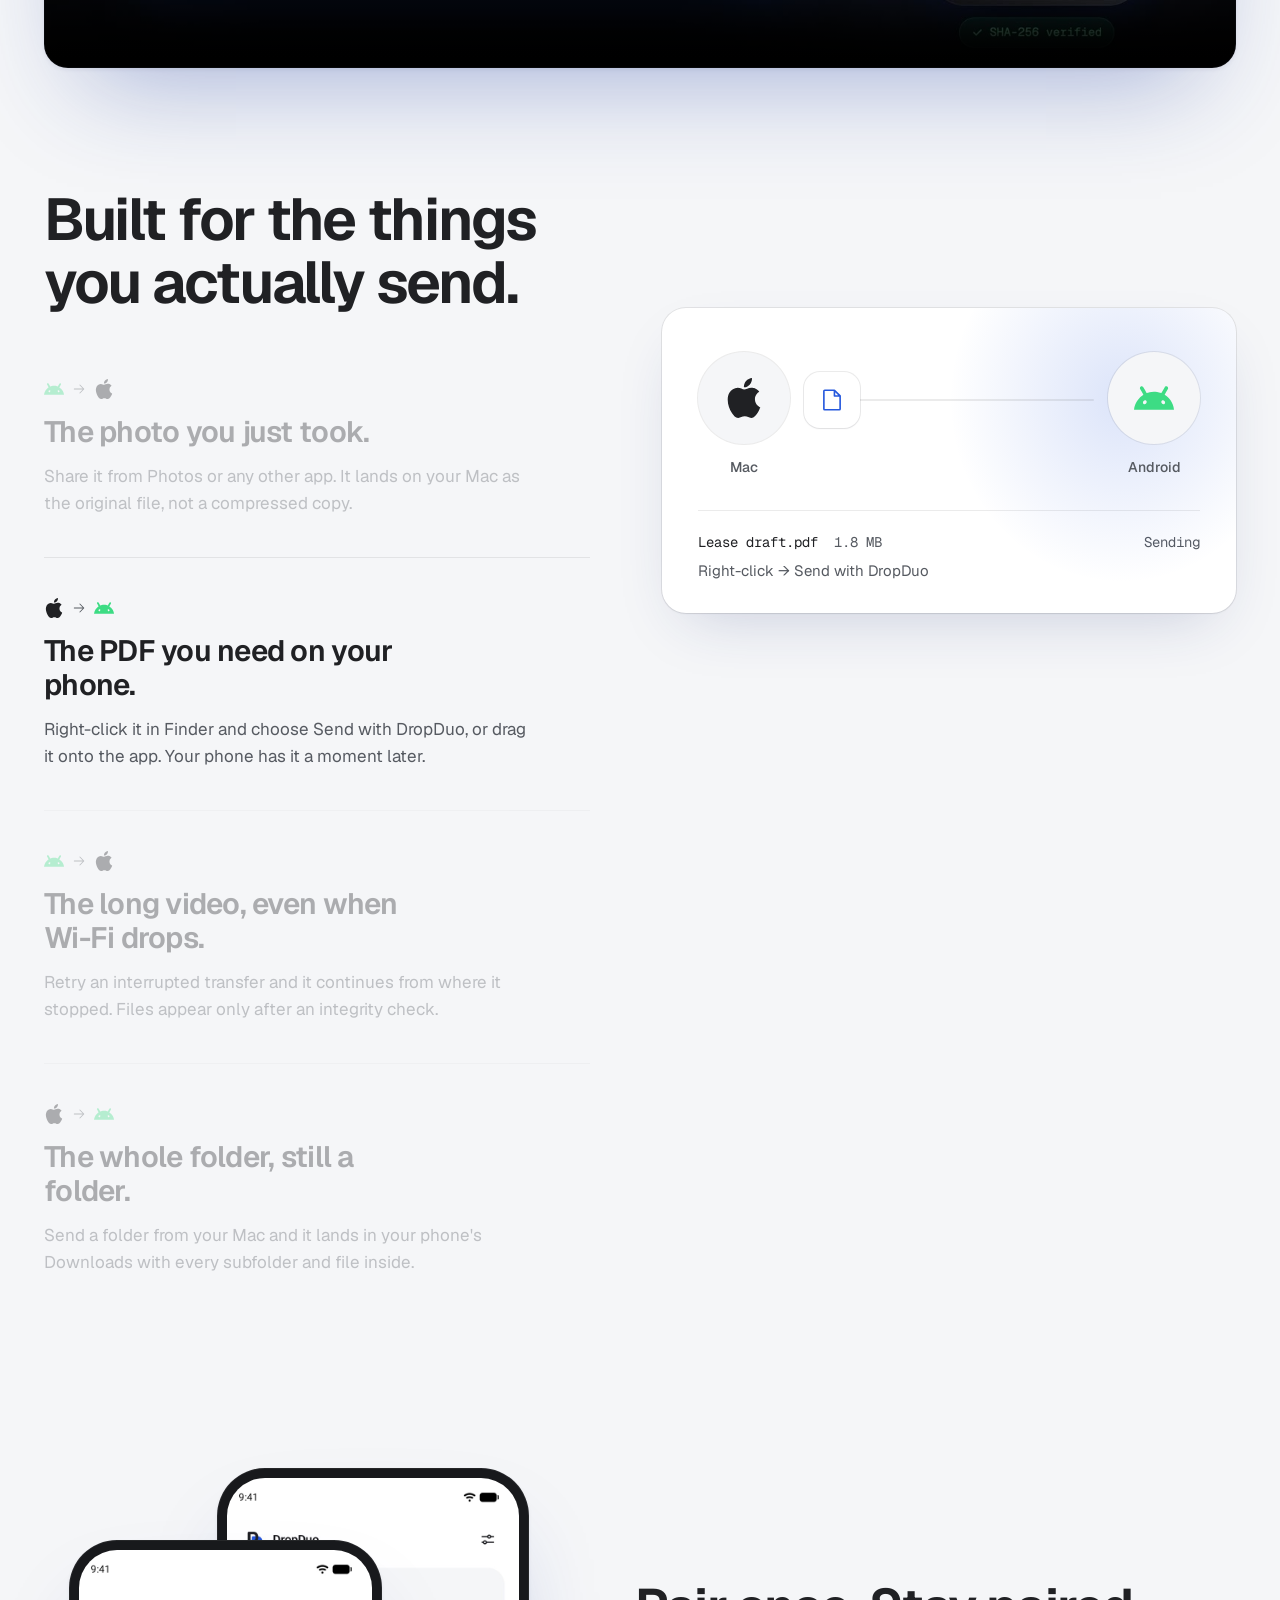
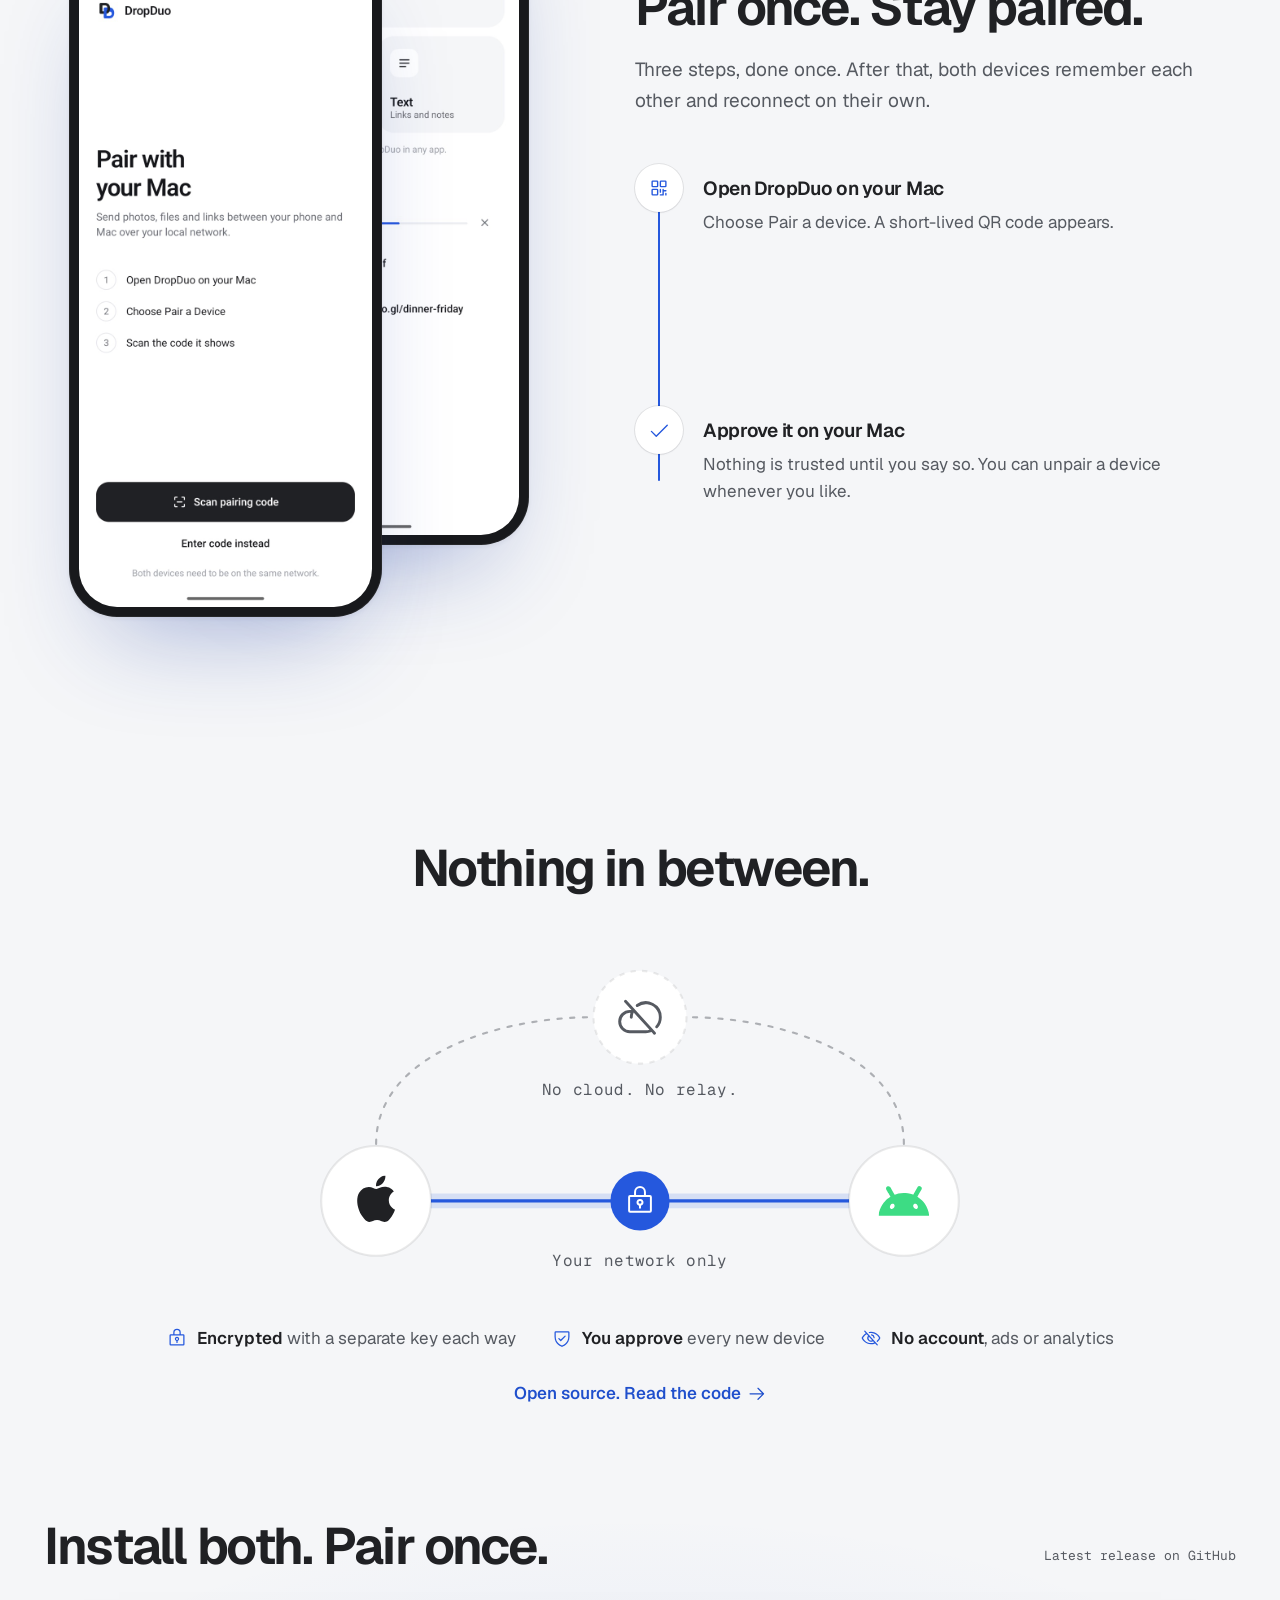
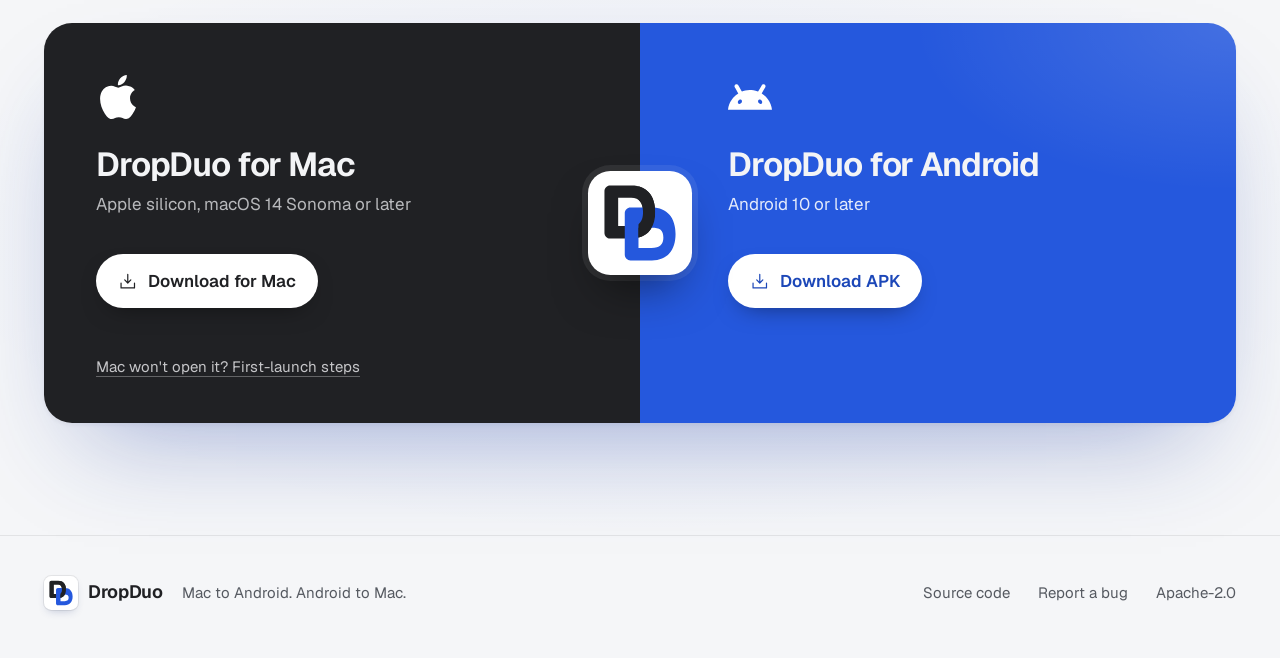
==== commit b5da60f7: "chore: build the Mac app with the newest SDK, drop Intel and stale files Mac look: - Build on the xc" ====
--- a/apps/web/index.html
+++ b/apps/web/index.html
@@ -273,12 +273,11 @@
               <span class="half__here">This device</span>
               <svg class="half__logo" aria-hidden="true"><use href="assets/icons.svg#brand-apple"/></svg>
               <h3>DropDuo for Mac</h3>
-              <p class="half__req">macOS 14 Sonoma or later</p>
+              <p class="half__req">Apple silicon, macOS 14 Sonoma or later</p>
               <div class="half__actions" data-ready>
-                <a class="dl dl--solid" data-asset="mac-arm64" href="https://github.com/rohit-yadavv/dropduo/releases"><svg class="i" aria-hidden="true"><use href="assets/icons.svg#download-simple"/></svg>Apple silicon<small data-size="mac-arm64"></small></a>
-                <a class="dl dl--outline" data-asset="mac-x86_64" href="https://github.com/rohit-yadavv/dropduo/releases">Intel<small data-size="mac-x86_64"></small></a>
-              </div>
-              <div class="half__skeleton" aria-hidden="true"><span></span><span></span></div>
+                <a class="dl dl--solid" data-asset="mac" href="https://github.com/rohit-yadavv/dropduo/releases"><svg class="i" aria-hidden="true"><use href="assets/icons.svg#download-simple"/></svg>Download for Mac<small data-size="mac"></small></a>
+              </div>
+              <div class="half__skeleton" aria-hidden="true"><span></span></div>
               <p class="half__soon" data-soon>Check GitHub for available builds.</p>
               <a class="half__help" href="mac-install.html">Mac won't open it? First-launch steps</a>
             </article>
--- a/apps/web/styles.css
+++ b/apps/web/styles.css
@@ -834,7 +834,6 @@
   background: linear-gradient(90deg, rgb(255 255 255 / 0.1), rgb(255 255 255 / 0.2), rgb(255 255 255 / 0.1));
   background-size: 200% 100%;
 }
-.half__skeleton span + span { width: 112px; }
 
 .half__soon {
   display: none;
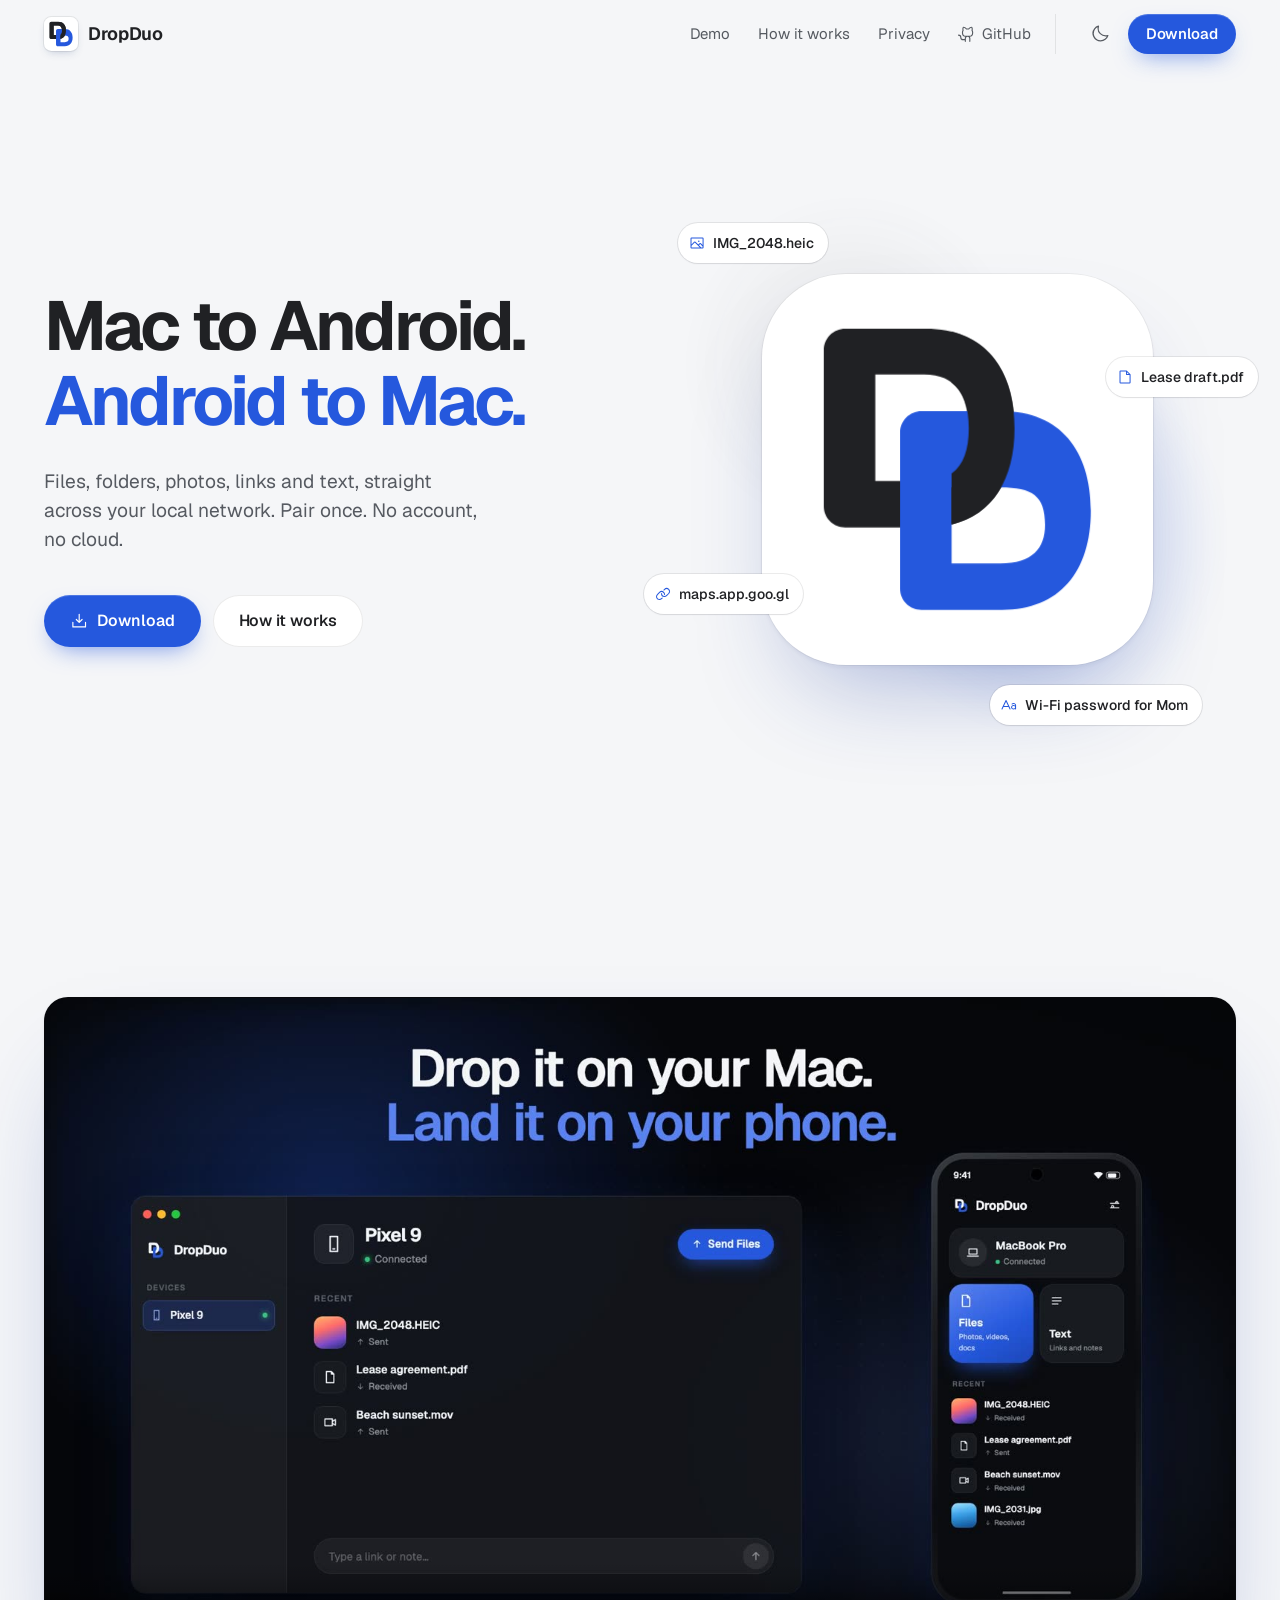
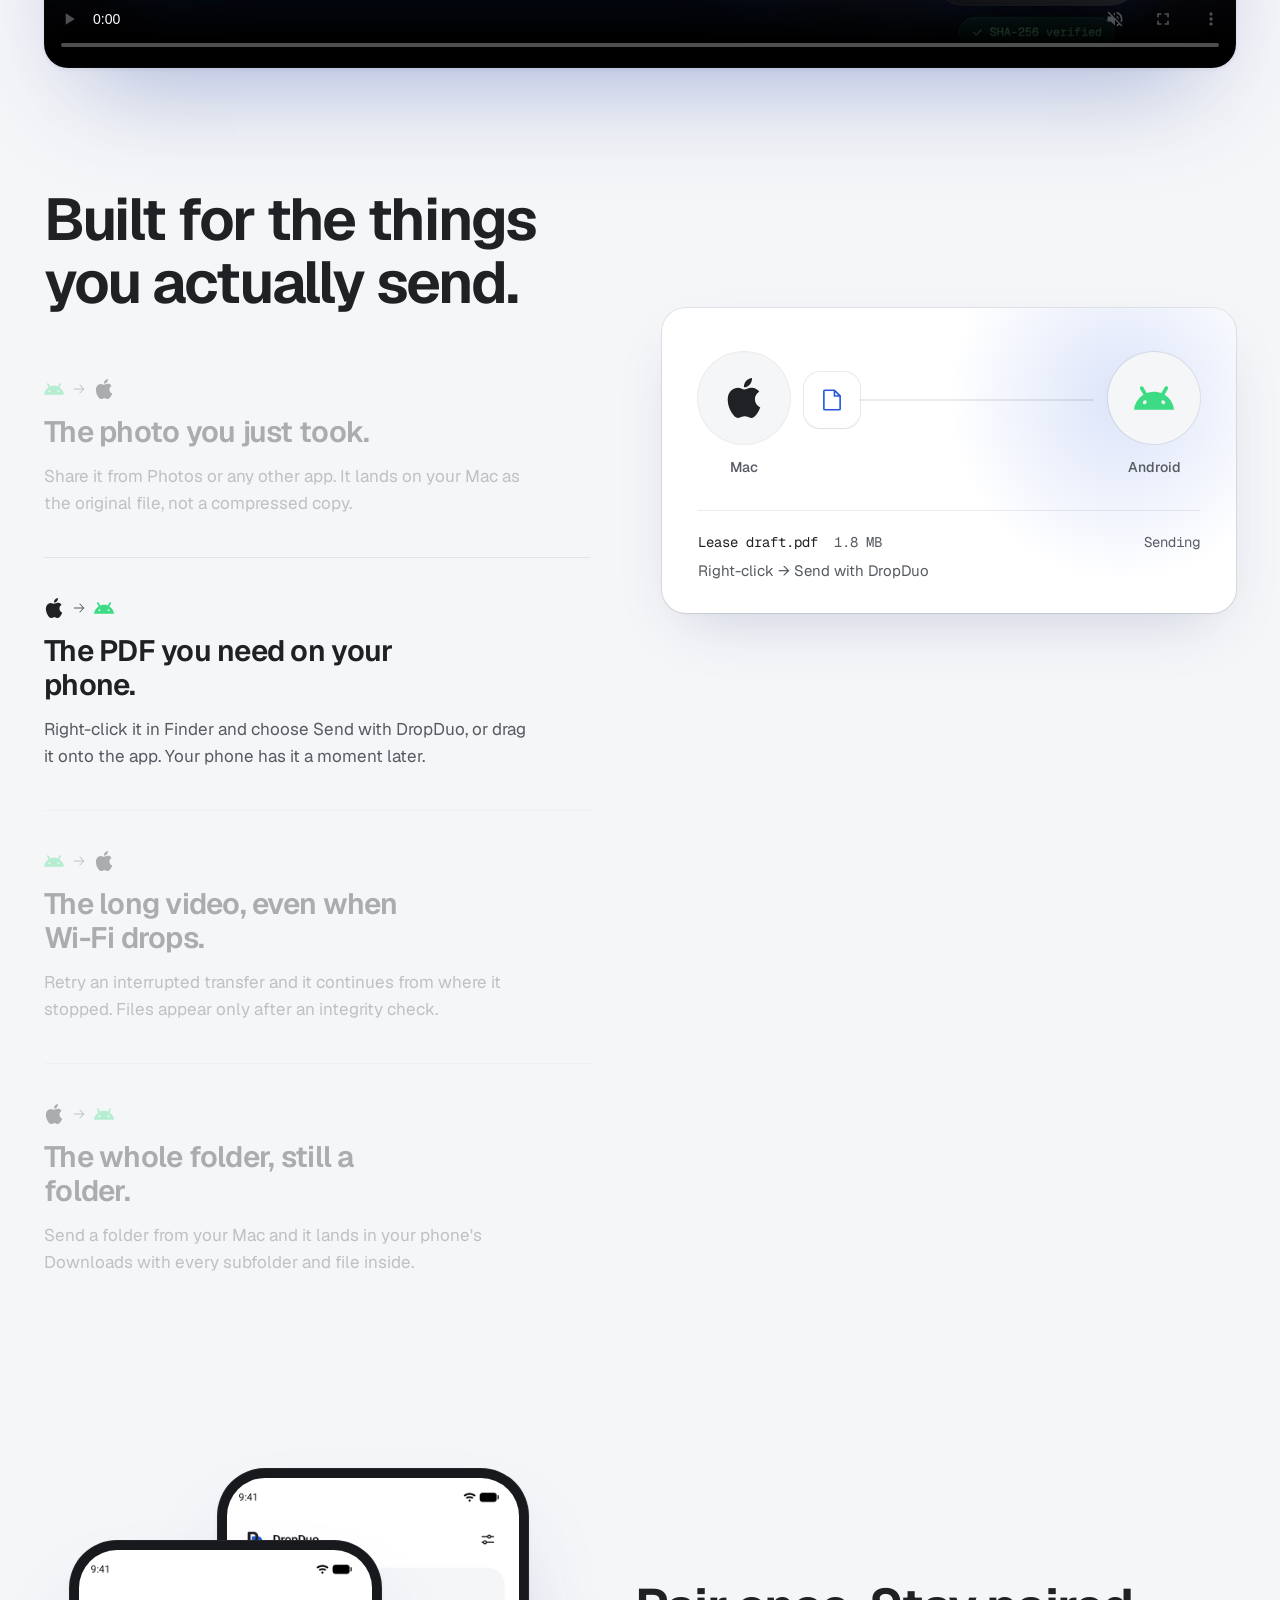
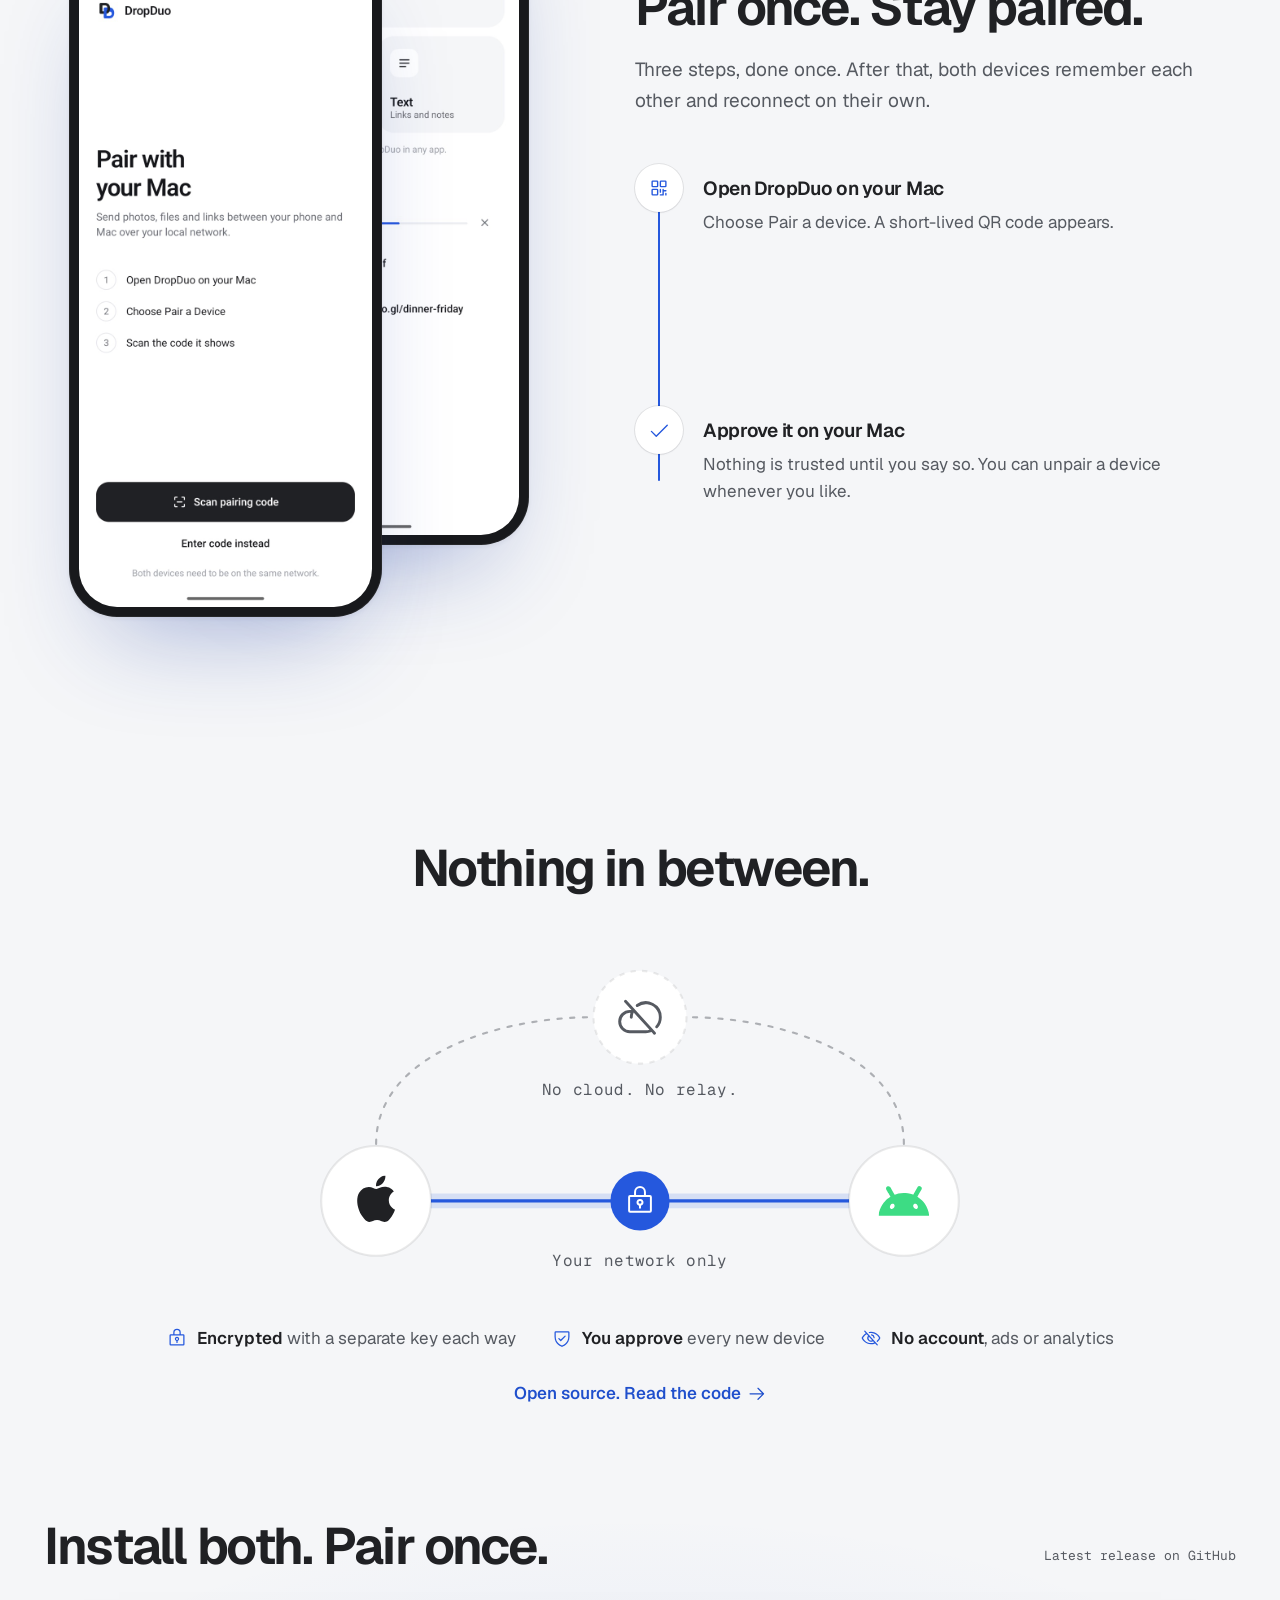
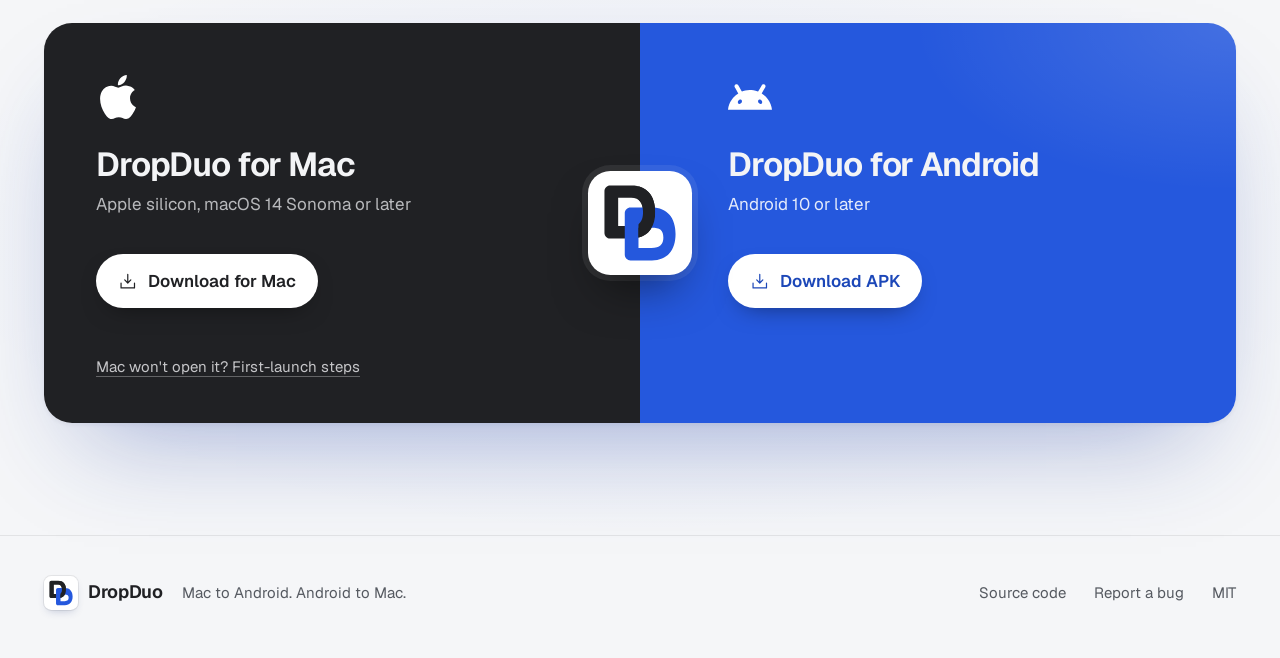
==== commit e712618b: "docs: update the README and add a contributing guide" ====
--- a/apps/web/index.html
+++ b/apps/web/index.html
@@ -328,7 +328,7 @@
       <ul class="footer__links">
         <li><a href="https://github.com/rohit-yadavv/dropduo">Source code</a></li>
         <li><a href="https://github.com/rohit-yadavv/dropduo/issues">Report a bug</a></li>
-        <li><a href="https://github.com/rohit-yadavv/dropduo/blob/develop/LICENSE">Apache-2.0</a></li>
+        <li><a href="https://github.com/rohit-yadavv/dropduo/blob/develop/LICENSE">MIT</a></li>
       </ul>
     </div>
   </footer>
